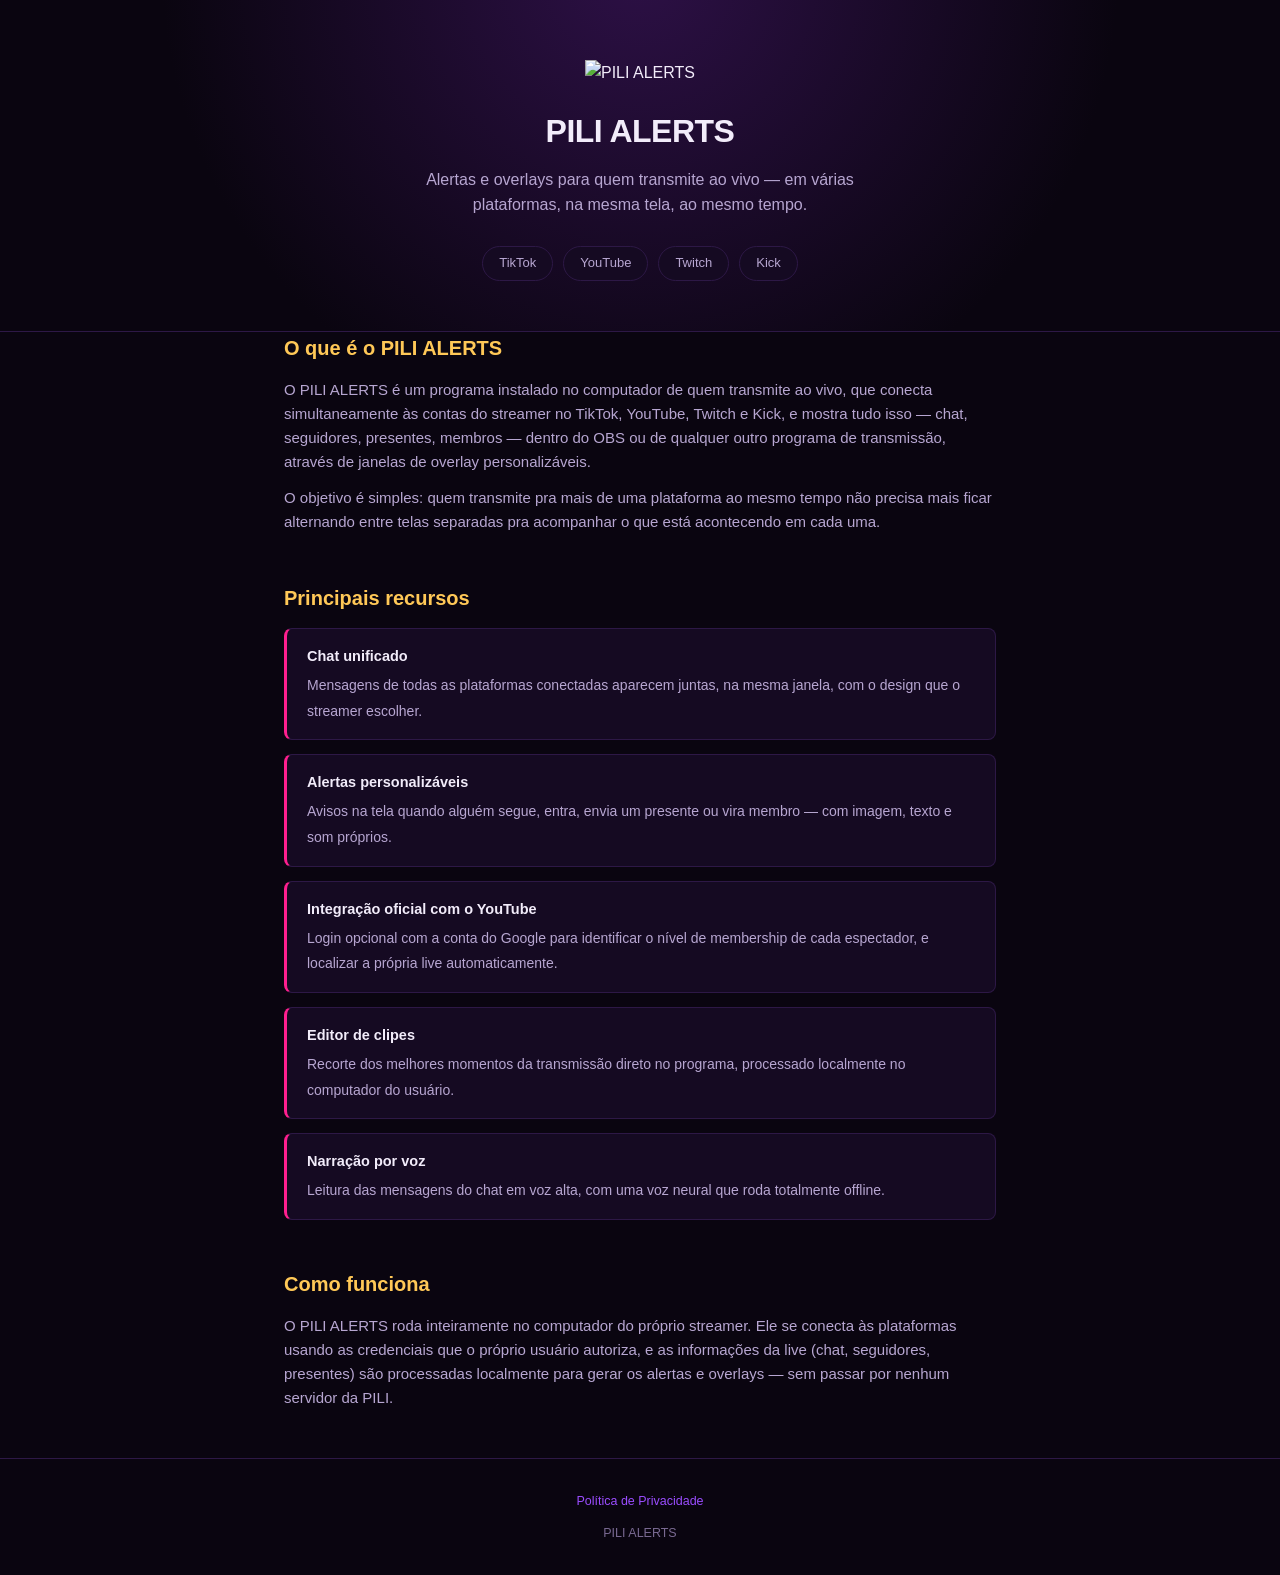
==== index.html @ 09de56e6 "Add files via upload" ====
<!DOCTYPE html>
<html lang="pt-BR">
<head>
<meta charset="UTF-8">
<meta name="viewport" content="width=device-width, initial-scale=1.0">
<title>PILI ALERTS — Alertas e overlays para lives</title>
<meta name="description" content="PILI ALERTS é um programa de alertas e overlays para quem transmite ao vivo no TikTok, YouTube, Twitch e Kick — tudo numa única tela, ao mesmo tempo.">
<style>
  :root {
    --bg: #0a0510;
    --bg-card: #150a22;
    --border: #2d1846;
    --text: #f2ecfa;
    --text-dim: #b7a6d1;
    --magenta: #ff1f8f;
    --purple: #9b4dff;
    --gold: #ffc857;
  }
  * { box-sizing: border-box; margin: 0; padding: 0; }
  body {
    background: var(--bg);
    color: var(--text);
    font-family: 'Segoe UI', 'Helvetica Neue', Arial, sans-serif;
    line-height: 1.6;
  }
  .wrap { max-width: 760px; margin: 0 auto; padding: 0 24px; }

  header {
    padding: 60px 0 50px;
    text-align: center;
    background: radial-gradient(circle at 50% -10%, #2d1046 0%, var(--bg) 65%);
    border-bottom: 1px solid var(--border);
  }
  header img { width: 92px; margin-bottom: 20px; }
  header h1 {
    font-size: 32px;
    font-weight: 800;
    letter-spacing: -0.5px;
  }
  header p.tagline {
    color: var(--text-dim);
    font-size: 16px;
    margin-top: 10px;
    max-width: 440px;
    margin-left: auto;
    margin-right: auto;
  }
  .platforms {
    display: flex;
    justify-content: center;
    gap: 10px;
    margin-top: 28px;
    flex-wrap: wrap;
  }
  .platforms span {
    background: var(--bg-card);
    border: 1px solid var(--border);
    border-radius: 999px;
    padding: 6px 16px;
    font-size: 13px;
    color: var(--text-dim);
  }

  main { padding: 56px 0; }
  section { margin-bottom: 48px; }
  h2 {
    font-size: 20px;
    margin-bottom: 14px;
    color: var(--gold);
  }
  p { color: var(--text-dim); font-size: 15px; margin-bottom: 12px; }
  p:last-child { margin-bottom: 0; }

  .features {
    display: grid;
    gap: 14px;
  }
  .feature {
    background: var(--bg-card);
    border: 1px solid var(--border);
    border-left: 3px solid var(--magenta);
    border-radius: 8px;
    padding: 16px 20px;
  }
  .feature b { color: var(--text); display: block; margin-bottom: 4px; font-size: 14.5px; }
  .feature span { color: var(--text-dim); font-size: 14px; }

  footer {
    border-top: 1px solid var(--border);
    padding: 32px 0;
    text-align: center;
  }
  footer p { color: #7a6a92; font-size: 12.5px; }
  footer a { color: var(--purple); text-decoration: none; }
  footer a:hover { text-decoration: underline; }
</style>
</head>
<body>

<header>
  <div class="wrap">
    <img src="logo.png" alt="PILI ALERTS">
    <h1>PILI ALERTS</h1>
    <p class="tagline">Alertas e overlays para quem transmite ao vivo — em várias plataformas, na mesma tela, ao mesmo tempo.</p>
    <div class="platforms">
      <span>TikTok</span>
      <span>YouTube</span>
      <span>Twitch</span>
      <span>Kick</span>
    </div>
  </div>
</header>

<main class="wrap">

  <section>
    <h2>O que é o PILI ALERTS</h2>
    <p>O PILI ALERTS é um programa instalado no computador de quem transmite ao vivo, que conecta simultaneamente às contas do streamer no TikTok, YouTube, Twitch e Kick, e mostra tudo isso — chat, seguidores, presentes, membros — dentro do OBS ou de qualquer outro programa de transmissão, através de janelas de overlay personalizáveis.</p>
    <p>O objetivo é simples: quem transmite pra mais de uma plataforma ao mesmo tempo não precisa mais ficar alternando entre telas separadas pra acompanhar o que está acontecendo em cada uma.</p>
  </section>

  <section>
    <h2>Principais recursos</h2>
    <div class="features">
      <div class="feature">
        <b>Chat unificado</b>
        <span>Mensagens de todas as plataformas conectadas aparecem juntas, na mesma janela, com o design que o streamer escolher.</span>
      </div>
      <div class="feature">
        <b>Alertas personalizáveis</b>
        <span>Avisos na tela quando alguém segue, entra, envia um presente ou vira membro — com imagem, texto e som próprios.</span>
      </div>
      <div class="feature">
        <b>Integração oficial com o YouTube</b>
        <span>Login opcional com a conta do Google para identificar o nível de membership de cada espectador, e localizar a própria live automaticamente.</span>
      </div>
      <div class="feature">
        <b>Editor de clipes</b>
        <span>Recorte dos melhores momentos da transmissão direto no programa, processado localmente no computador do usuário.</span>
      </div>
      <div class="feature">
        <b>Narração por voz</b>
        <span>Leitura das mensagens do chat em voz alta, com uma voz neural que roda totalmente offline.</span>
      </div>
    </div>
  </section>

  <section>
    <h2>Como funciona</h2>
    <p>O PILI ALERTS roda inteiramente no computador do próprio streamer. Ele se conecta às plataformas usando as credenciais que o próprio usuário autoriza, e as informações da live (chat, seguidores, presentes) são processadas localmente para gerar os alertas e overlays — sem passar por nenhum servidor da PILI.</p>
  </section>

</main>

<footer>
  <div class="wrap">
    <p><a href="privacidade.html">Política de Privacidade</a></p>
    <p style="margin-top:8px;">PILI ALERTS</p>
  </div>
</footer>

</body>
</html>
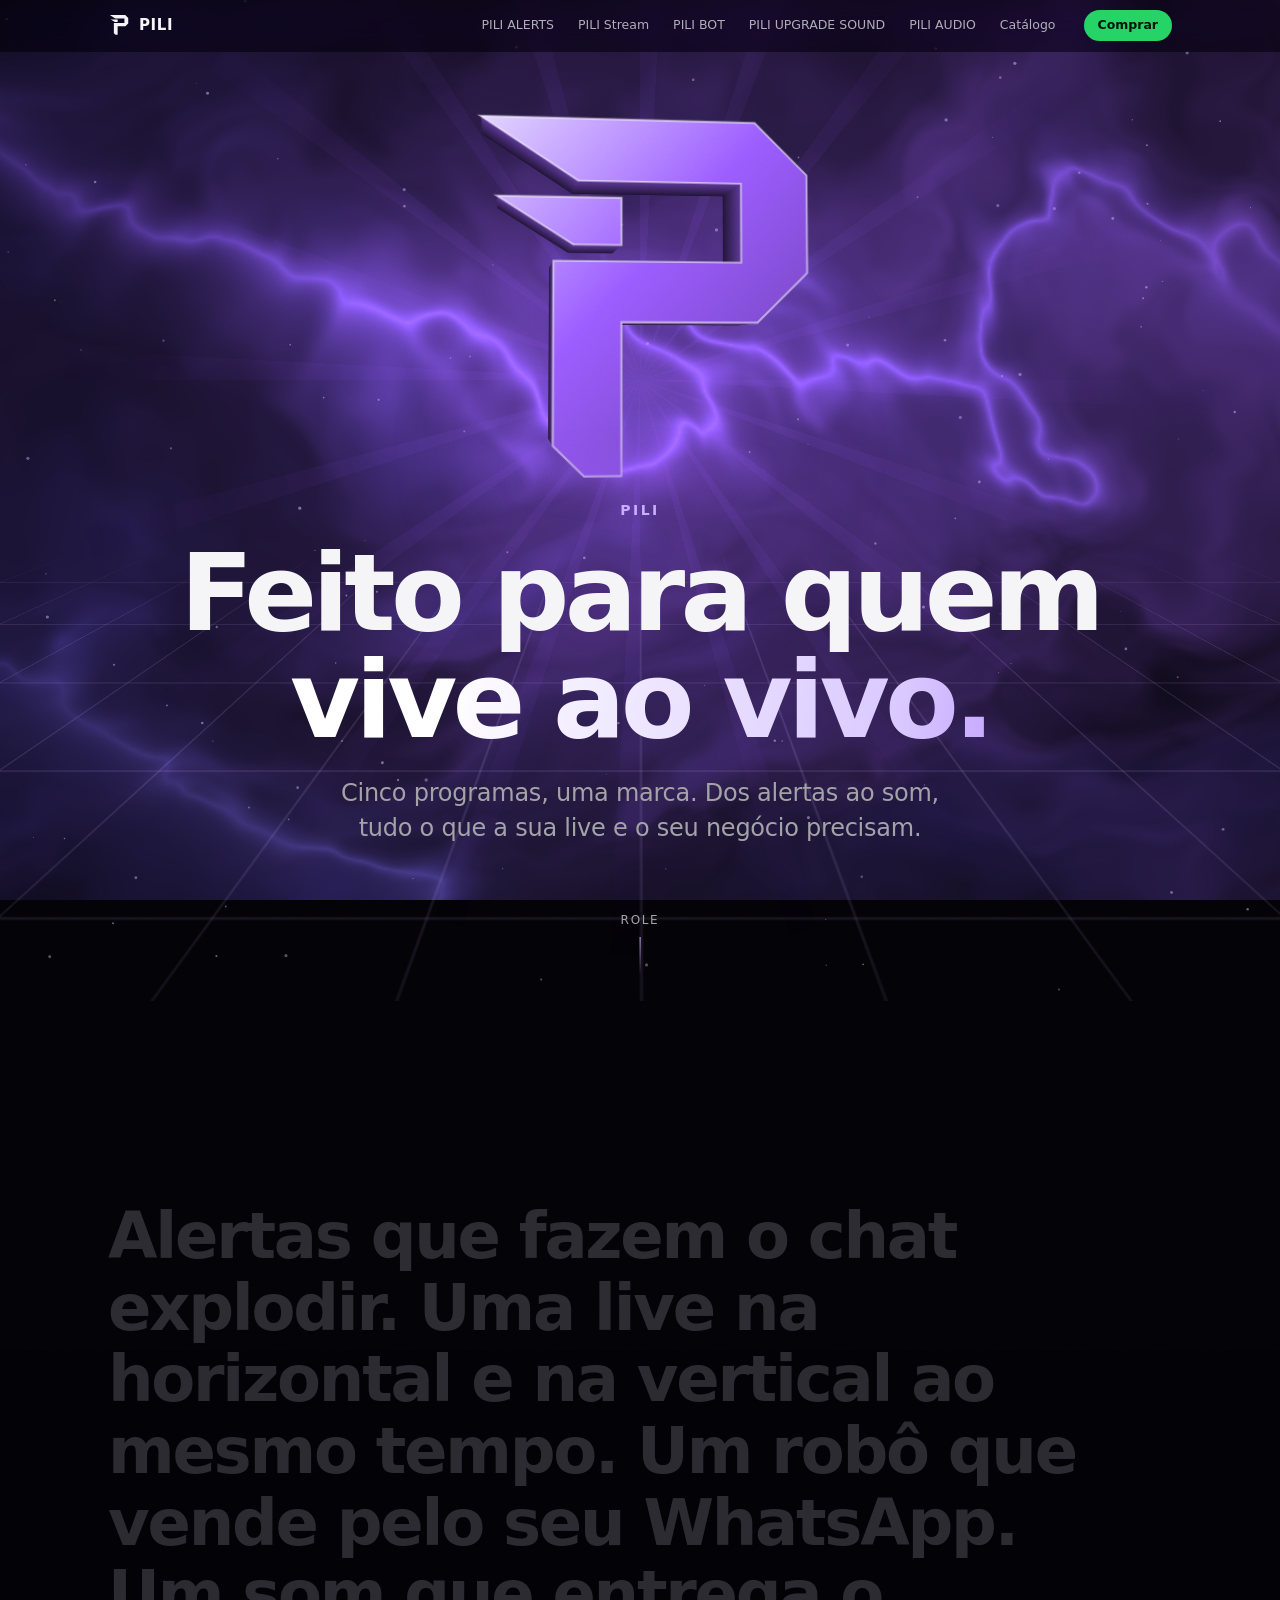
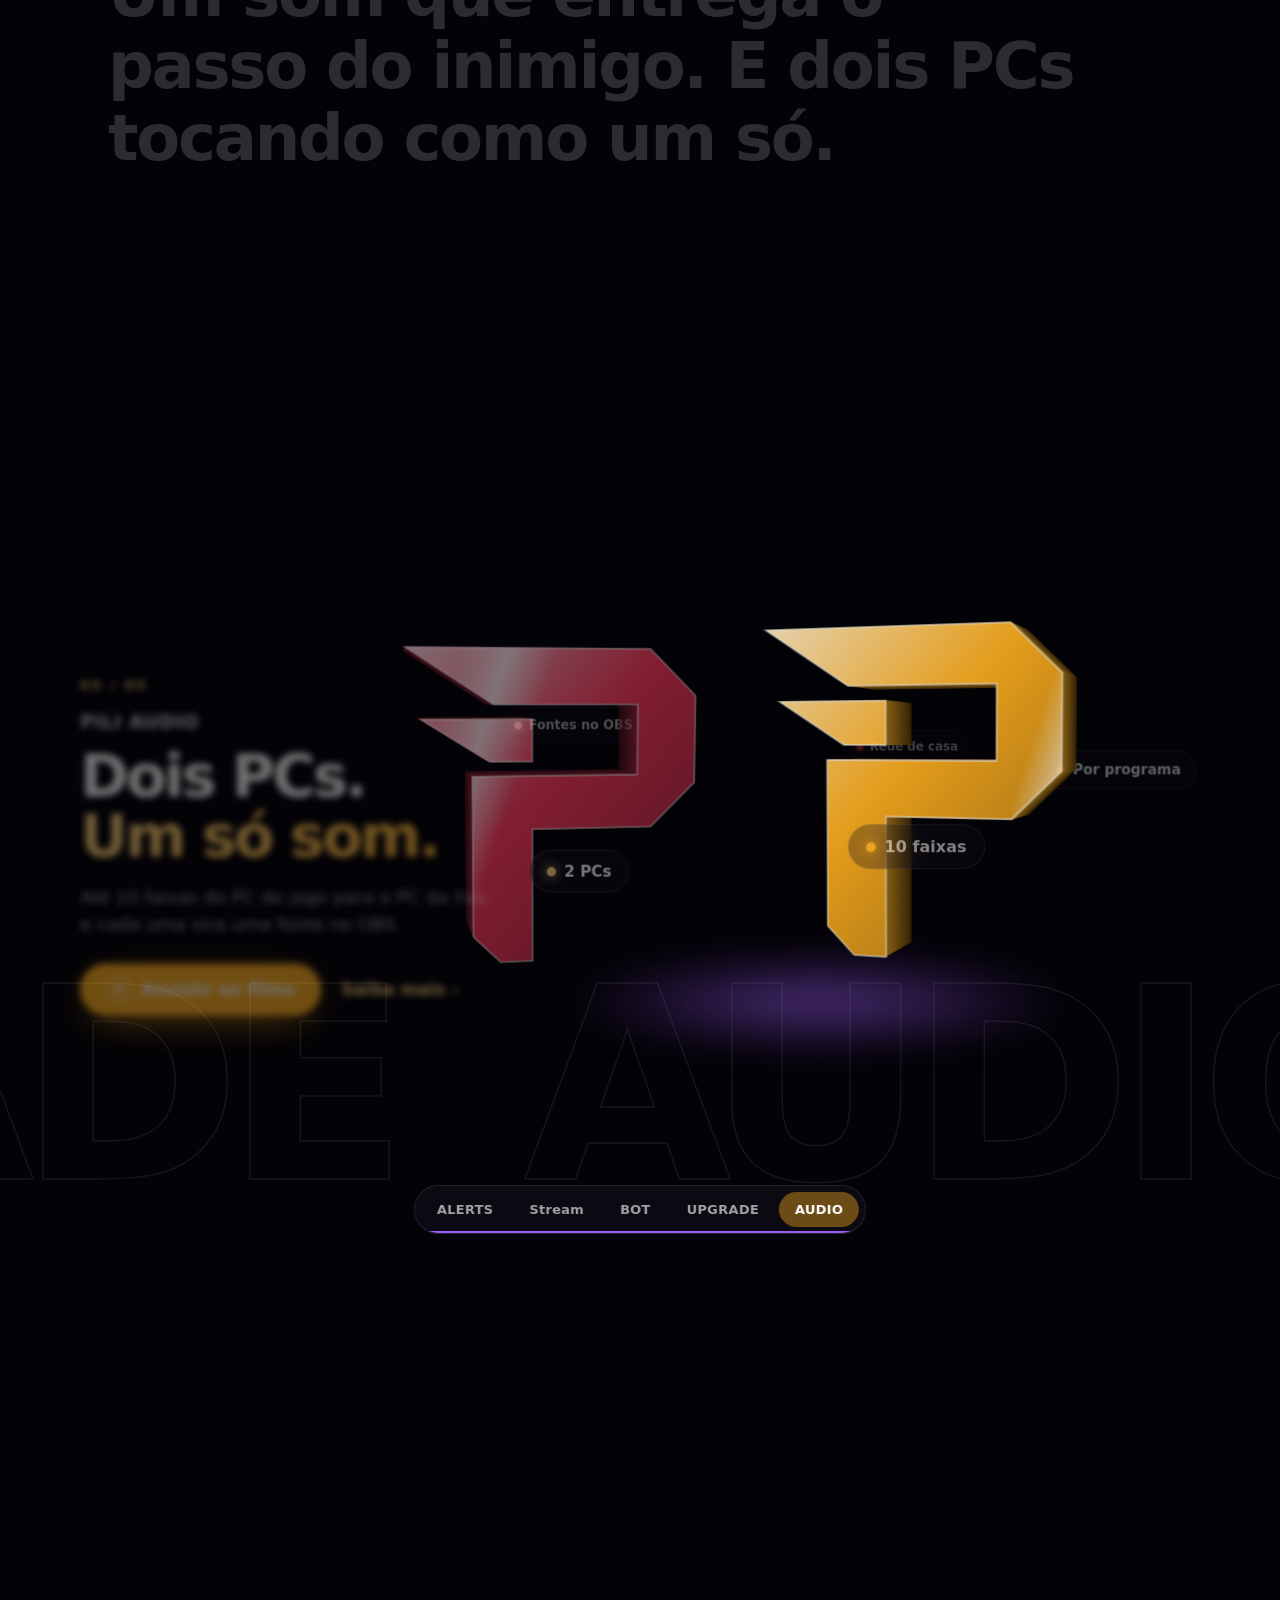
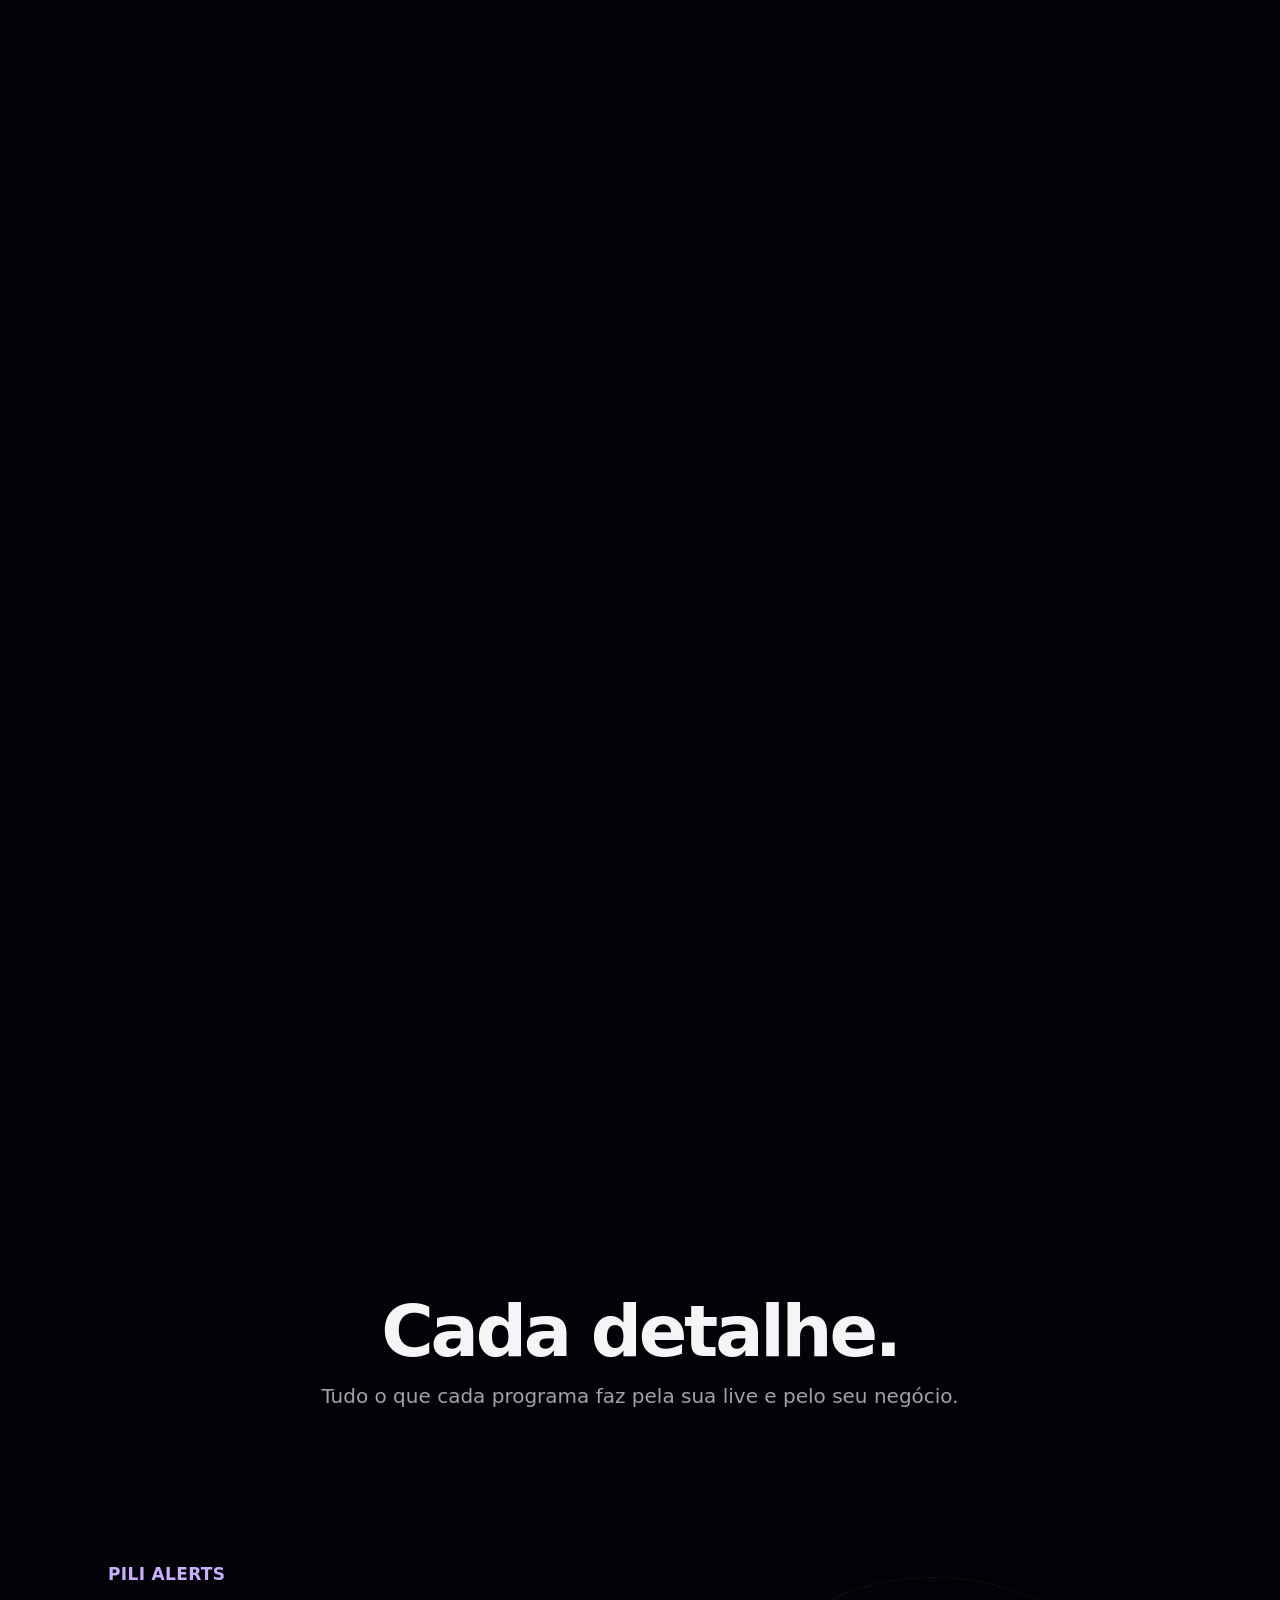
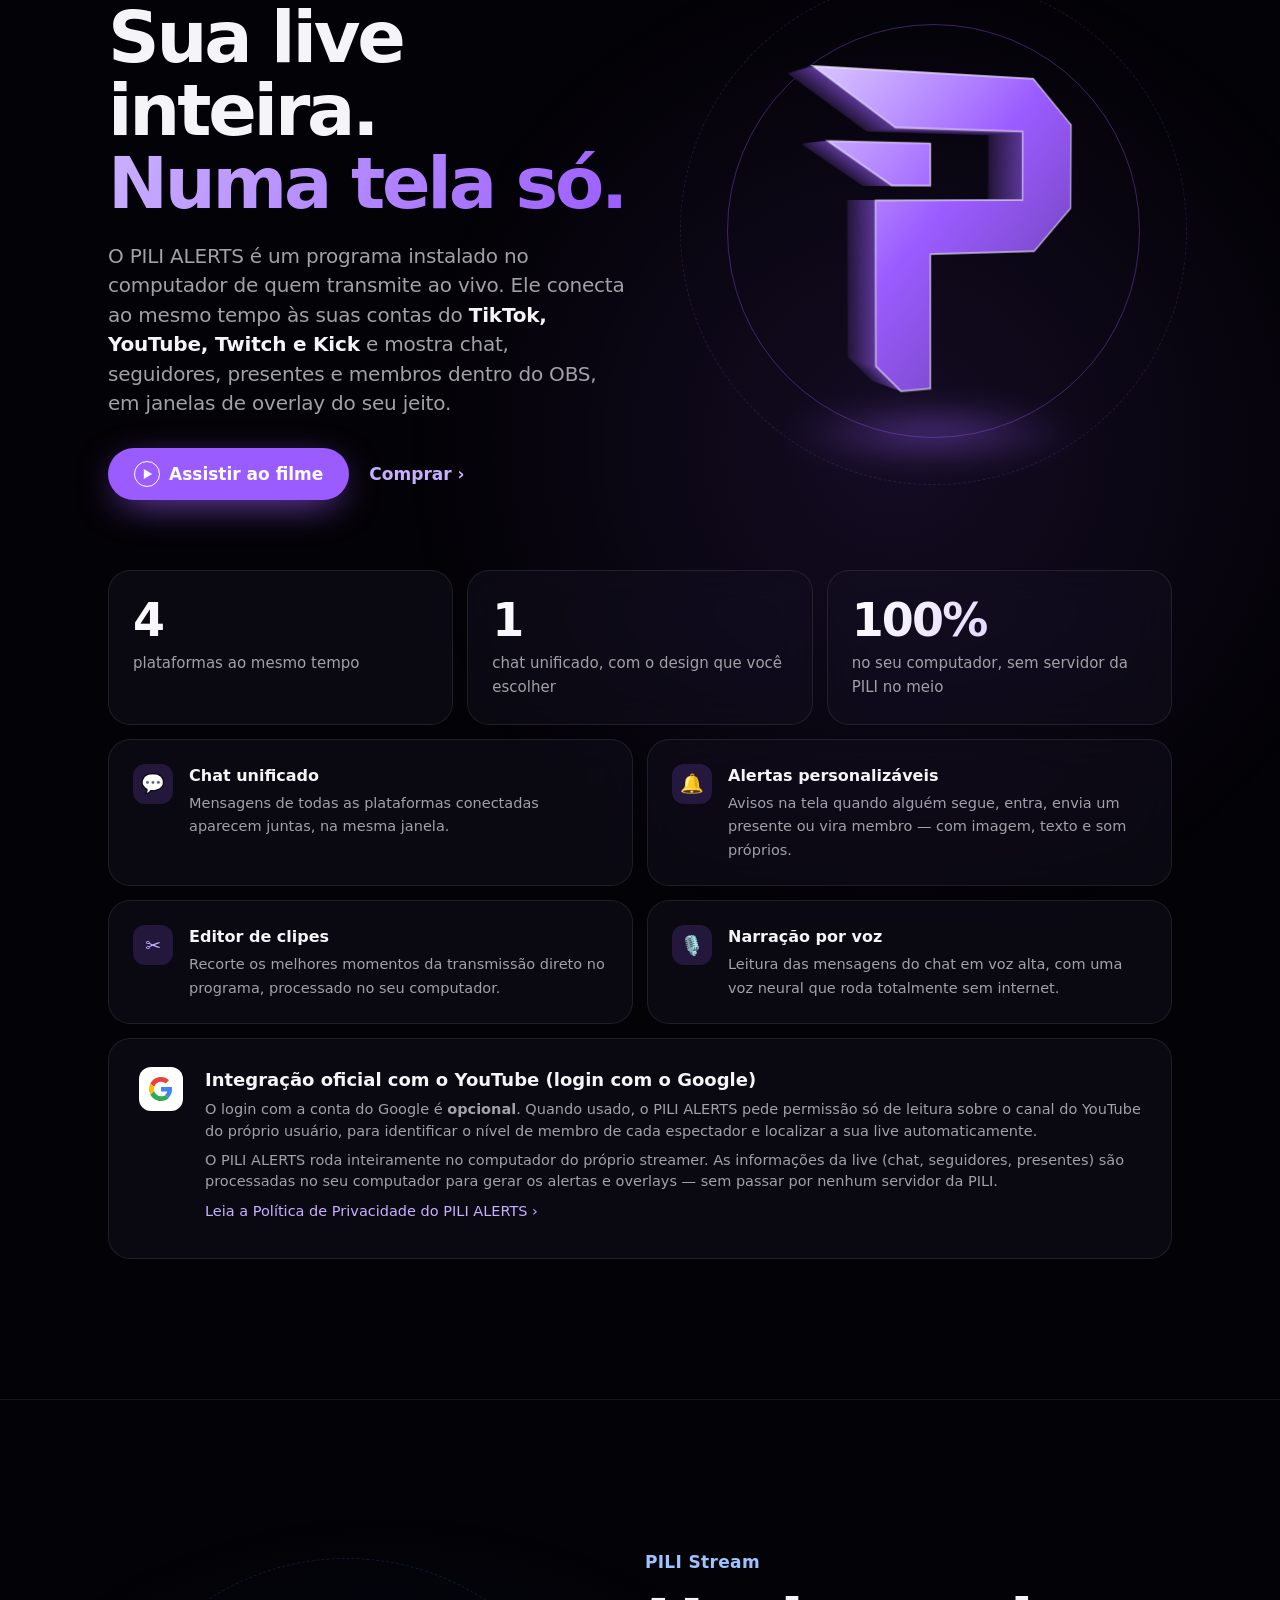
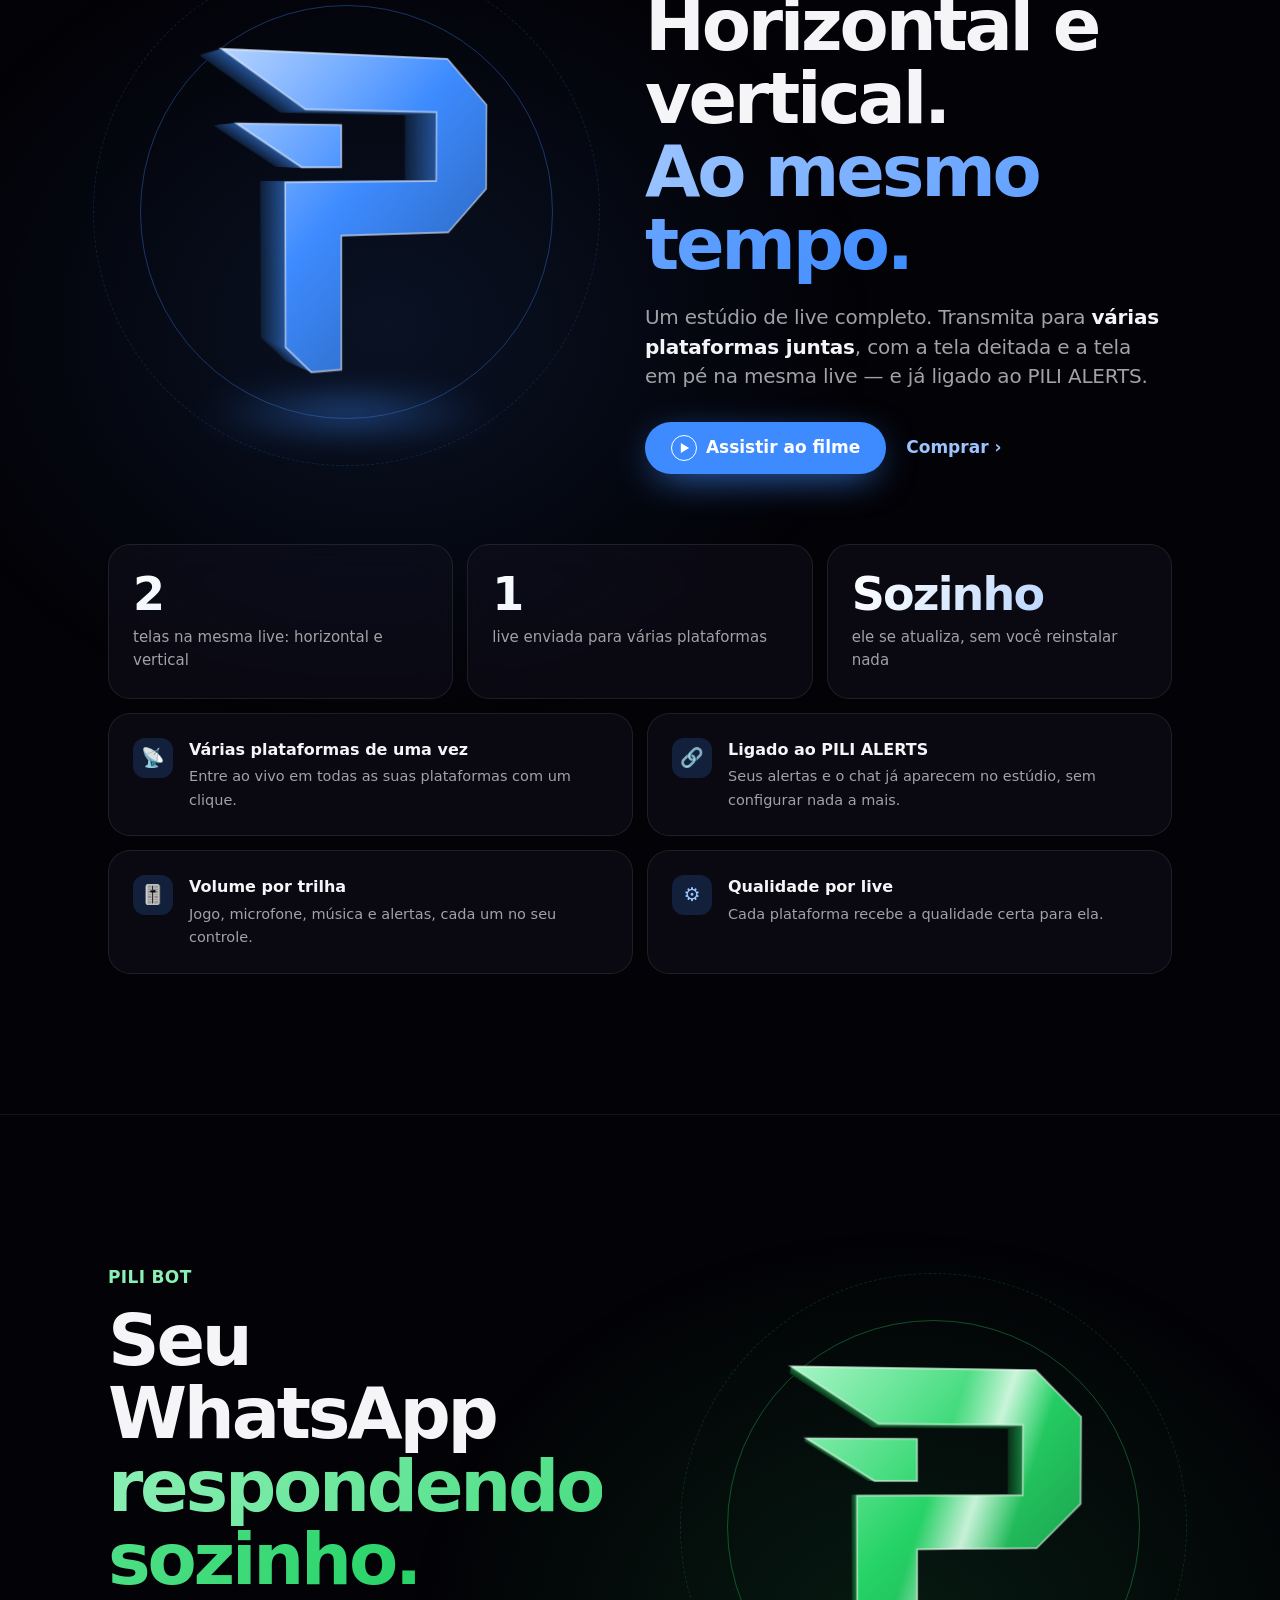
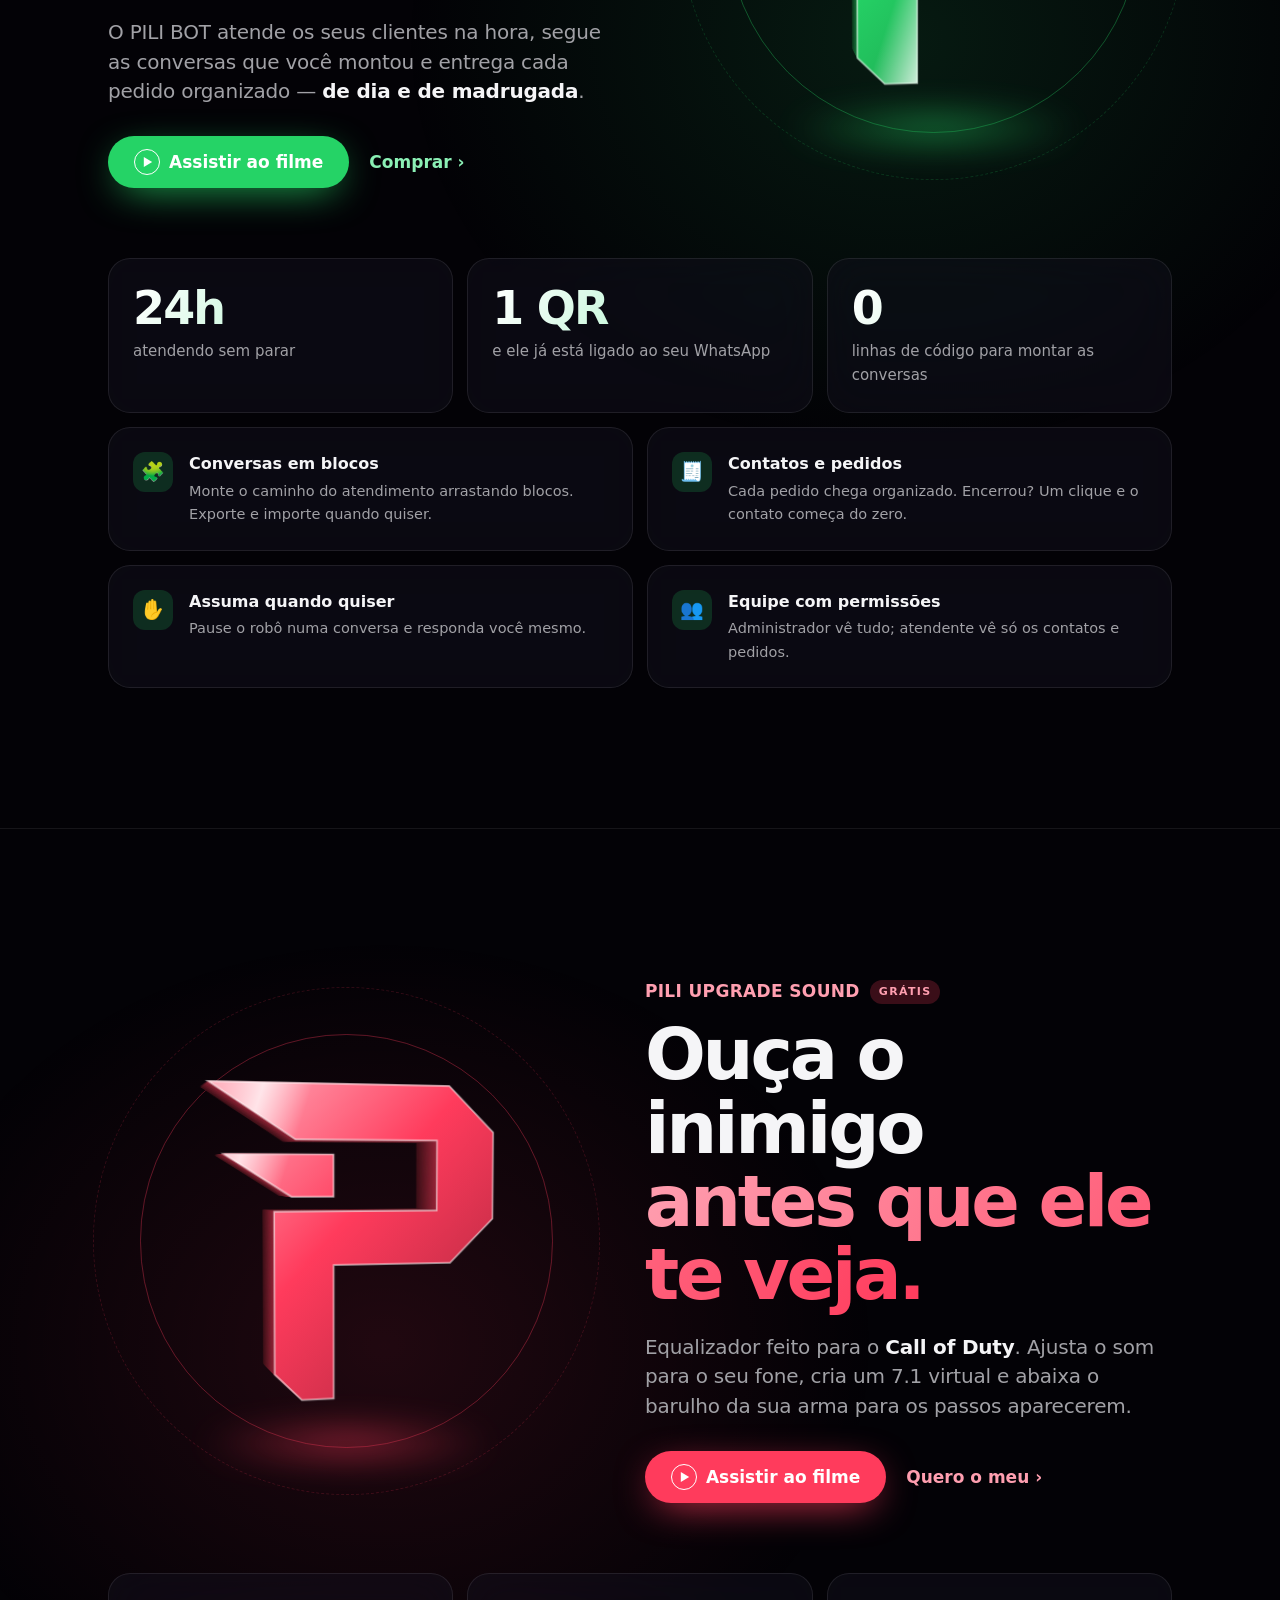
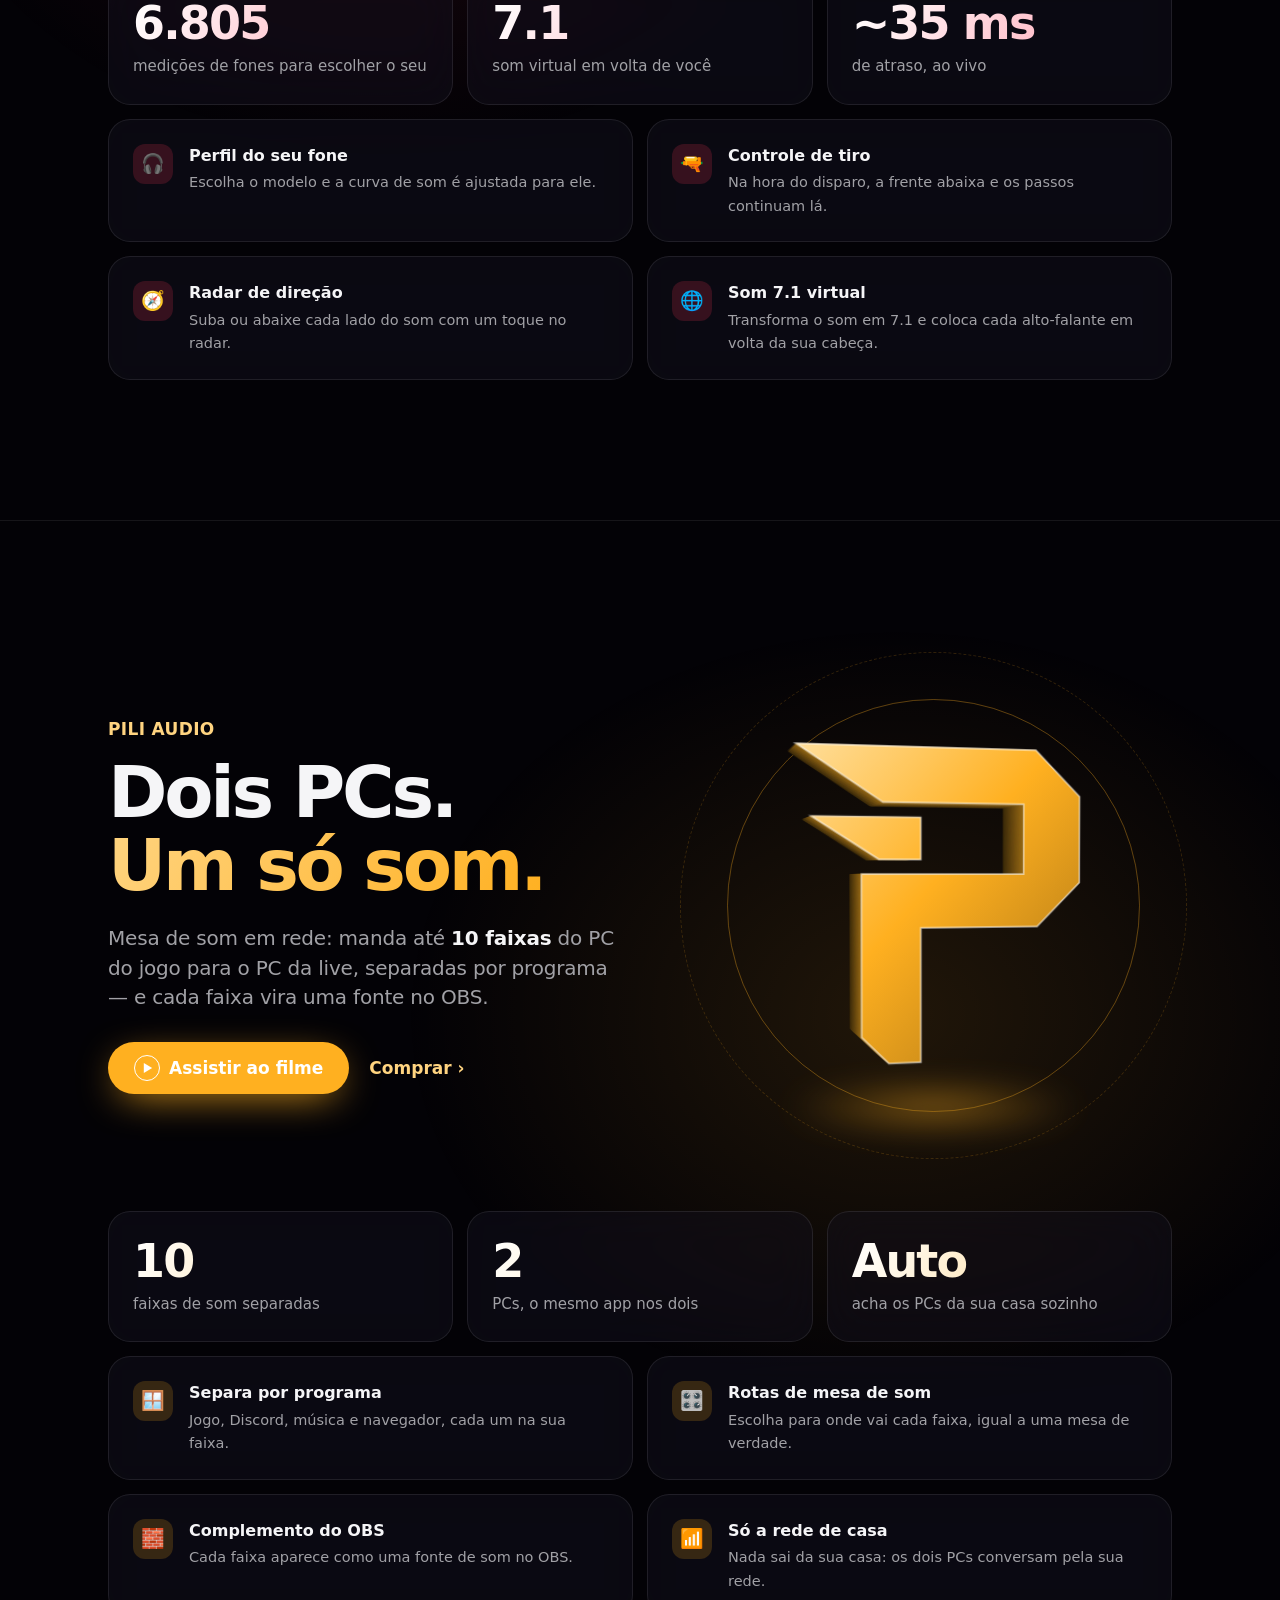
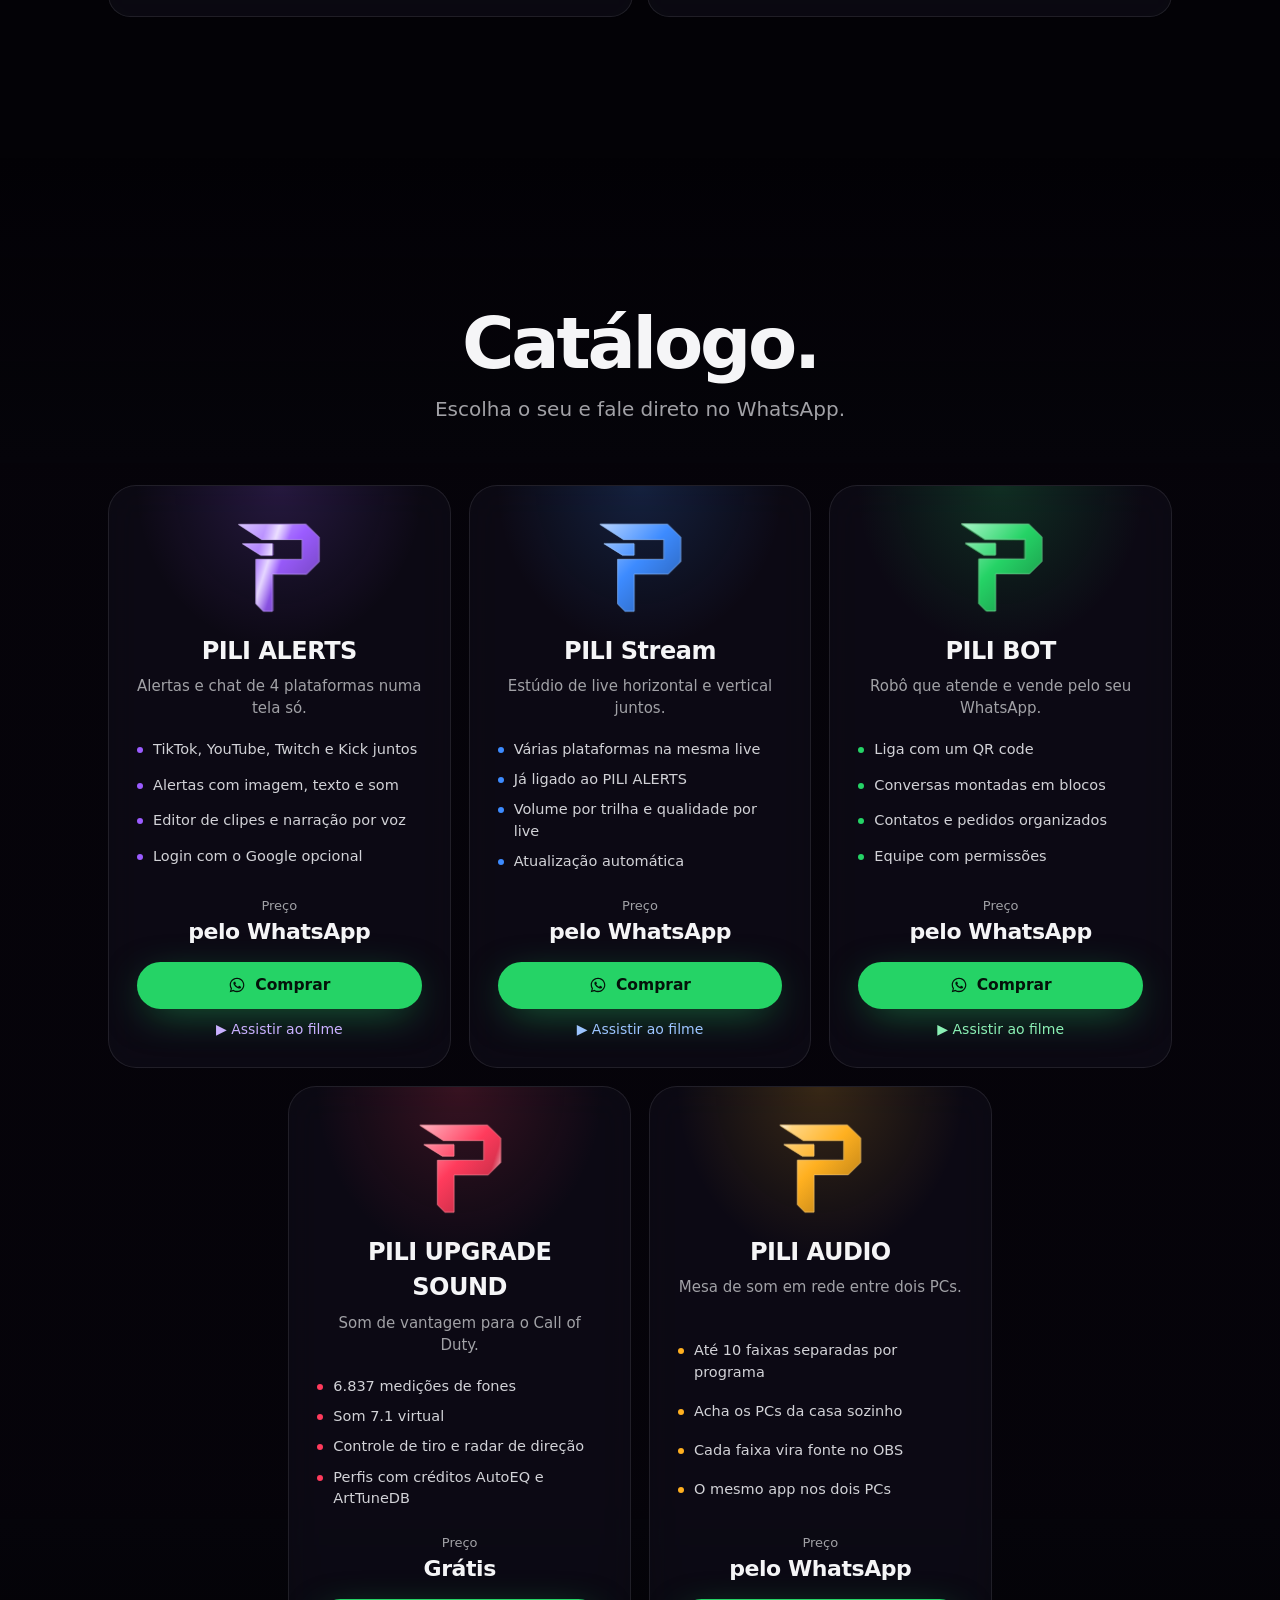
==== commit e2c38bfb: "Site novo: vitrine dos 5 produtos PILI Mantém privacidade.html, logo.png e CNAME sem alteração (logi" ====
--- a/index.html
+++ b/index.html
@@ -3,161 +3,417 @@
 <head>
 <meta charset="UTF-8">
 <meta name="viewport" content="width=device-width, initial-scale=1.0">
-<title>PILI ALERTS — Alertas e overlays para lives</title>
-<meta name="description" content="PILI ALERTS é um programa de alertas e overlays para quem transmite ao vivo no TikTok, YouTube, Twitch e Kick — tudo numa única tela, ao mesmo tempo.">
-<style>
-  :root {
-    --bg: #0a0510;
-    --bg-card: #150a22;
-    --border: #2d1846;
-    --text: #f2ecfa;
-    --text-dim: #b7a6d1;
-    --magenta: #ff1f8f;
-    --purple: #9b4dff;
-    --gold: #ffc857;
-  }
-  * { box-sizing: border-box; margin: 0; padding: 0; }
-  body {
-    background: var(--bg);
-    color: var(--text);
-    font-family: 'Segoe UI', 'Helvetica Neue', Arial, sans-serif;
-    line-height: 1.6;
-  }
-  .wrap { max-width: 760px; margin: 0 auto; padding: 0 24px; }
-
-  header {
-    padding: 60px 0 50px;
-    text-align: center;
-    background: radial-gradient(circle at 50% -10%, #2d1046 0%, var(--bg) 65%);
-    border-bottom: 1px solid var(--border);
-  }
-  header img { width: 92px; margin-bottom: 20px; }
-  header h1 {
-    font-size: 32px;
-    font-weight: 800;
-    letter-spacing: -0.5px;
-  }
-  header p.tagline {
-    color: var(--text-dim);
-    font-size: 16px;
-    margin-top: 10px;
-    max-width: 440px;
-    margin-left: auto;
-    margin-right: auto;
-  }
-  .platforms {
-    display: flex;
-    justify-content: center;
-    gap: 10px;
-    margin-top: 28px;
-    flex-wrap: wrap;
-  }
-  .platforms span {
-    background: var(--bg-card);
-    border: 1px solid var(--border);
-    border-radius: 999px;
-    padding: 6px 16px;
-    font-size: 13px;
-    color: var(--text-dim);
-  }
-
-  main { padding: 56px 0; }
-  section { margin-bottom: 48px; }
-  h2 {
-    font-size: 20px;
-    margin-bottom: 14px;
-    color: var(--gold);
-  }
-  p { color: var(--text-dim); font-size: 15px; margin-bottom: 12px; }
-  p:last-child { margin-bottom: 0; }
-
-  .features {
-    display: grid;
-    gap: 14px;
-  }
-  .feature {
-    background: var(--bg-card);
-    border: 1px solid var(--border);
-    border-left: 3px solid var(--magenta);
-    border-radius: 8px;
-    padding: 16px 20px;
-  }
-  .feature b { color: var(--text); display: block; margin-bottom: 4px; font-size: 14.5px; }
-  .feature span { color: var(--text-dim); font-size: 14px; }
-
-  footer {
-    border-top: 1px solid var(--border);
-    padding: 32px 0;
-    text-align: center;
-  }
-  footer p { color: #7a6a92; font-size: 12.5px; }
-  footer a { color: var(--purple); text-decoration: none; }
-  footer a:hover { text-decoration: underline; }
-</style>
+<title>PILI — PILI ALERTS, PILI Stream, PILI BOT, PILI UPGRADE SOUND e PILI AUDIO</title>
+<meta name="description" content="PILI ALERTS é um programa de alertas e overlays para quem transmite ao vivo no TikTok, YouTube, Twitch e Kick — tudo numa única tela, ao mesmo tempo. Conheça também PILI Stream, PILI BOT, PILI UPGRADE SOUND e PILI AUDIO.">
+<meta name="theme-color" content="#000000">
+<meta property="og:title" content="PILI — feito para quem vive ao vivo">
+<meta property="og:description" content="PILI ALERTS, PILI Stream, PILI BOT, PILI UPGRADE SOUND e PILI AUDIO.">
+<meta property="og:image" content="logo.png">
+<link rel="icon" href="logo.png">
+<link rel="stylesheet" href="assets/site.css">
+<link rel="stylesheet" href="assets/vivo.css">
 </head>
 <body>
 
-<header>
-  <div class="wrap">
-    <img src="logo.png" alt="PILI ALERTS">
-    <h1>PILI ALERTS</h1>
-    <p class="tagline">Alertas e overlays para quem transmite ao vivo — em várias plataformas, na mesma tela, ao mesmo tempo.</p>
-    <div class="platforms">
-      <span>TikTok</span>
-      <span>YouTube</span>
-      <span>Twitch</span>
-      <span>Kick</span>
-    </div>
+<!-- ícones -->
+<svg width="0" height="0" style="position:absolute" aria-hidden="true">
+  <defs>
+    <symbol id="i-whats" viewBox="0 0 32 32"><path fill="currentColor" d="M16 3C8.8 3 3 8.7 3 15.8c0 2.5.7 4.9 2 7L3 29l6.4-2c2 1.1 4.3 1.7 6.6 1.7 7.2 0 13-5.7 13-12.8C29 8.7 23.2 3 16 3zm0 23.4c-2.1 0-4.1-.6-5.8-1.7l-.4-.3-3.8 1.2 1.2-3.7-.3-.4c-1.2-1.8-1.8-3.8-1.8-5.9C5.1 9.9 10 5.2 16 5.2s10.9 4.7 10.9 10.6S22 26.4 16 26.4zm6-7.9c-.3-.2-1.9-.9-2.2-1s-.5-.2-.7.2-.8 1-1 1.2-.4.2-.7.1a8.9 8.9 0 0 1-4.4-3.8c-.3-.6.3-.5 1-1.7.1-.2 0-.4 0-.6l-1-2.4c-.3-.6-.5-.5-.7-.5h-.6c-.2 0-.6.1-.9.4s-1.2 1.1-1.2 2.7 1.2 3.2 1.4 3.4c.2.2 2.4 3.6 5.8 5 2.2.9 3 1 4.1.8.7-.1 1.9-.8 2.2-1.5.3-.7.3-1.4.2-1.5 0-.2-.3-.3-.6-.5z"/></symbol>
+    <symbol id="i-play" viewBox="0 0 10 12"><path fill="currentColor" d="M0 0l10 6-10 6z"/></symbol>
+    <symbol id="i-p" viewBox="250 190 560 600"><path fill="currentColor" d="M280 218 L700 218 L782 298 L782 450 L703 527 L493 527 L493 758 L437 758 L390 712 L390 435 L678 435 L678 313 L427 313 Z M305 338 L493 338 L493 410 L420 410 Z"/></symbol>
+  </defs>
+</svg>
+
+<!-- fundo vivo -->
+<canvas id="fundo-vivo" aria-hidden="true"></canvas>
+<div class="granulado" aria-hidden="true"></div>
+<div class="luz-cursor" id="luz-cursor" aria-hidden="true"></div>
+
+<header class="barra" id="barra">
+  <div class="miolo">
+    <a class="marca" href="#topo"><svg><use href="#i-p"/></svg>PILI</a>
+    <nav>
+      <a href="#alerts">PILI ALERTS</a>
+      <a href="#stream">PILI Stream</a>
+      <a href="#bot">PILI BOT</a>
+      <a href="#upgrade">PILI UPGRADE SOUND</a>
+      <a href="#audio">PILI AUDIO</a>
+      <a href="#catalogo">Catálogo</a>
+    </nav>
+    <a class="botao-mini" data-whats="Olá! Vim pelo site e quero comprar um programa da PILI." href="#">Comprar</a>
   </div>
 </header>
 
-<main class="wrap">
-
-  <section>
-    <h2>O que é o PILI ALERTS</h2>
-    <p>O PILI ALERTS é um programa instalado no computador de quem transmite ao vivo, que conecta simultaneamente às contas do streamer no TikTok, YouTube, Twitch e Kick, e mostra tudo isso — chat, seguidores, presentes, membros — dentro do OBS ou de qualquer outro programa de transmissão, através de janelas de overlay personalizáveis.</p>
-    <p>O objetivo é simples: quem transmite pra mais de uma plataforma ao mesmo tempo não precisa mais ficar alternando entre telas separadas pra acompanhar o que está acontecendo em cada uma.</p>
-  </section>
-
-  <section>
-    <h2>Principais recursos</h2>
-    <div class="features">
-      <div class="feature">
-        <b>Chat unificado</b>
-        <span>Mensagens de todas as plataformas conectadas aparecem juntas, na mesma janela, com o design que o streamer escolher.</span>
-      </div>
-      <div class="feature">
-        <b>Alertas personalizáveis</b>
-        <span>Avisos na tela quando alguém segue, entra, envia um presente ou vira membro — com imagem, texto e som próprios.</span>
-      </div>
-      <div class="feature">
-        <b>Integração oficial com o YouTube</b>
-        <span>Login opcional com a conta do Google para identificar o nível de membership de cada espectador, e localizar a própria live automaticamente.</span>
-      </div>
-      <div class="feature">
-        <b>Editor de clipes</b>
-        <span>Recorte dos melhores momentos da transmissão direto no programa, processado localmente no computador do usuário.</span>
-      </div>
-      <div class="feature">
-        <b>Narração por voz</b>
-        <span>Leitura das mensagens do chat em voz alta, com uma voz neural que roda totalmente offline.</span>
-      </div>
-    </div>
-  </section>
-
-  <section>
-    <h2>Como funciona</h2>
-    <p>O PILI ALERTS roda inteiramente no computador do próprio streamer. Ele se conecta às plataformas usando as credenciais que o próprio usuário autoriza, e as informações da live (chat, seguidores, presentes) são processadas localmente para gerar os alertas e overlays — sem passar por nenhum servidor da PILI.</p>
-  </section>
+<main id="topo">
+
+<!-- ============ ABERTURA ============ -->
+<section class="abertura" id="abertura" data-cor="#9B5CFF" data-cor2="#5C3DFF">
+  <div class="raios"></div>
+  <div class="piso"></div>
+  <canvas id="poeira"></canvas>
+  <div class="conteudo miolo" id="abertura-conteudo">
+    <div class="palco-logo surge" id="logo-abertura" data-cor="#9B5CFF" data-cor2="#E2D4FF" data-camadas="34" data-fundo="90"></div>
+    <div class="olho surge d1">PILI</div>
+    <h1 class="surge d2">Feito para quem<br><span>vive ao vivo.</span></h1>
+    <p class="sub surge d3">Cinco programas, uma marca. Dos alertas ao som, tudo o que a sua live e o seu negócio precisam.</p>
+    <div class="botoes surge d4">
+      <a class="botao cheio" href="#catalogo">Ver o catálogo</a>
+      <a class="botao whats" data-whats="Olá! Vim pelo site e quero saber mais sobre os programas da PILI." href="#"><svg><use href="#i-whats"/></svg>Falar no WhatsApp</a>
+    </div>
+  </div>
+  <div class="desce">Role<i></i></div>
+</section>
+
+<!-- ============ FRASE QUE ACENDE ============ -->
+<section class="acende" data-cor="#9B5CFF" data-cor2="#3D8BFF">
+  <div class="miolo">
+    <p id="frase">Alertas que fazem o chat explodir. Uma live na horizontal e na vertical ao mesmo tempo. Um robô que vende pelo seu WhatsApp. Um som que entrega o passo do inimigo. E dois PCs tocando como um só.</p>
+  </div>
+</section>
+
+<!-- ============ PASSEIO PELOS PRODUTOS (rola e troca) ============ -->
+<section class="passeio" id="passeio">
+  <div class="passeio-fixo">
+    <div class="passeio-gigante" aria-hidden="true"><span>ALERTS</span><span>STREAM</span><span>BOT</span><span>UPGRADE</span><span>AUDIO</span></div>
+    <div class="passeio-palco" id="passeio-palco">
+      <div class="passeio-chao"></div>
+      <div class="passeio-logo" data-cor="#9B5CFF" data-cor2="#E2D4FF"></div>
+      <div class="passeio-logo" data-cor="#3D8BFF" data-cor2="#CFE2FF"></div>
+      <div class="passeio-logo" data-cor="#25D366" data-cor2="#D2FBE2"></div>
+      <div class="passeio-logo" data-cor="#FF3B5C" data-cor2="#FFD2DA"></div>
+      <div class="passeio-logo" data-cor="#FFB020" data-cor2="#FFEBC2"></div>
+      <div class="passeio-orbita" id="passeio-orbita"></div>
+    </div>
+    <div class="passeio-textos">
+      <div class="passeio-item" style="--c:#9B5CFF;--c2:#C9B0FF">
+        <div class="passeio-num">01 / 05</div>
+        <h3>PILI ALERTS</h3>
+        <p class="frase-grande">Sua live inteira. <span>Numa tela só.</span></p>
+        <p>Chat, seguidores, presentes e membros do TikTok, YouTube, Twitch e Kick juntos, direto no OBS.</p>
+        <div class="botoes"><button class="botao cheio" data-filme="alerts"><span class="play"><svg><use href="#i-play"/></svg></span>Assistir ao filme</button><a class="botao vazado" href="#alerts">Saiba mais ›</a></div>
+      </div>
+      <div class="passeio-item" style="--c:#3D8BFF;--c2:#9CC4FF">
+        <div class="passeio-num">02 / 05</div>
+        <h3>PILI Stream</h3>
+        <p class="frase-grande">Horizontal e vertical. <span>Ao mesmo tempo.</span></p>
+        <p>Um estúdio de live completo, para várias plataformas juntas e já ligado ao PILI ALERTS.</p>
+        <div class="botoes"><button class="botao cheio" data-filme="stream"><span class="play"><svg><use href="#i-play"/></svg></span>Assistir ao filme</button><a class="botao vazado" href="#stream">Saiba mais ›</a></div>
+      </div>
+      <div class="passeio-item" style="--c:#25D366;--c2:#8BF0B5">
+        <div class="passeio-num">03 / 05</div>
+        <h3>PILI BOT</h3>
+        <p class="frase-grande">Seu WhatsApp <span>vendendo sozinho.</span></p>
+        <p>Responde na hora, segue as conversas que você montou e entrega cada pedido organizado.</p>
+        <div class="botoes"><button class="botao cheio" data-filme="bot"><span class="play"><svg><use href="#i-play"/></svg></span>Assistir ao filme</button><a class="botao vazado" href="#bot">Saiba mais ›</a></div>
+      </div>
+      <div class="passeio-item" style="--c:#FF3B5C;--c2:#FF9FB0">
+        <div class="passeio-num">04 / 05 · GRÁTIS</div>
+        <h3>PILI UPGRADE SOUND</h3>
+        <p class="frase-grande">Ouça o inimigo <span>antes que ele te veja.</span></p>
+        <p>Som ajustado para o seu fone, 7.1 virtual e controle de tiro para o Call of Duty.</p>
+        <div class="botoes"><button class="botao cheio" data-filme="upgrade"><span class="play"><svg><use href="#i-play"/></svg></span>Assistir ao filme</button><a class="botao vazado" href="#upgrade">Saiba mais ›</a></div>
+      </div>
+      <div class="passeio-item" style="--c:#FFB020;--c2:#FFD480">
+        <div class="passeio-num">05 / 05</div>
+        <h3>PILI AUDIO</h3>
+        <p class="frase-grande">Dois PCs. <span>Um só som.</span></p>
+        <p>Até 10 faixas do PC do jogo para o PC da live, e cada uma vira uma fonte no OBS.</p>
+        <div class="botoes"><button class="botao cheio" data-filme="audio"><span class="play"><svg><use href="#i-play"/></svg></span>Assistir ao filme</button><a class="botao vazado" href="#audio">Saiba mais ›</a></div>
+      </div>
+    </div>
+    <nav class="passeio-pontos" id="passeio-pontos" aria-label="Produtos">
+      <button style="--c:#9B5CFF">ALERTS</button><button style="--c:#3D8BFF">Stream</button><button style="--c:#25D366">BOT</button><button style="--c:#FF3B5C">UPGRADE</button><button style="--c:#FFB020">AUDIO</button>
+      <i id="passeio-barra"></i>
+    </nav>
+    <div class="passeio-dica">Role para passar pelos produtos</div>
+  </div>
+</section>
+
+<section class="detalhe-titulo" data-cor="#9B5CFF" data-cor2="#FFB020">
+  <div class="miolo titulo-secao surge">
+    <h2>Cada detalhe.</h2>
+    <p>Tudo o que cada programa faz pela sua live e pelo seu negócio.</p>
+  </div>
+</section>
+
+<!-- ============ PILI ALERTS ============ -->
+<section class="produto" id="alerts" style="--c:#9B5CFF;--c2:#C9B0FF">
+  <div class="miolo">
+    <div class="grade">
+      <div class="texto">
+        <div class="nome surge">PILI ALERTS</div>
+        <h2 class="surge d1">Sua live inteira.<br><span class="cor">Numa tela só.</span></h2>
+        <p class="surge d2">O PILI ALERTS é um programa instalado no computador de quem transmite ao vivo. Ele conecta ao mesmo tempo às suas contas do <b>TikTok, YouTube, Twitch e Kick</b> e mostra chat, seguidores, presentes e membros dentro do OBS, em janelas de overlay do seu jeito.</p>
+        <div class="botoes surge d3">
+          <button class="botao cheio" data-filme="alerts"><span class="play"><svg><use href="#i-play"/></svg></span>Assistir ao filme</button>
+          <a class="botao vazado" data-whats="Olá! Quero comprar o PILI ALERTS." href="#">Comprar ›</a>
+        </div>
+      </div>
+      <div class="vitrine surge" data-filme="alerts" title="Assistir ao filme do PILI ALERTS">
+        <div class="anel"></div><div class="anel"></div><div class="chao"></div>
+        <div class="logo-produto" data-cor="#9B5CFF" data-cor2="#D9C6FF"></div>
+        <div class="dica">▶ Toque para assistir</div>
+      </div>
+    </div>
+
+    <div class="numeros">
+      <div class="numero surge"><strong>4</strong><span>plataformas ao mesmo tempo</span></div>
+      <div class="numero surge d1"><strong>1</strong><span>chat unificado, com o design que você escolher</span></div>
+      <div class="numero surge d2"><strong>100%</strong><span>no seu computador, sem servidor da PILI no meio</span></div>
+    </div>
+    <div class="recursos">
+      <div class="recurso surge"><i>💬</i><div><b>Chat unificado</b><span>Mensagens de todas as plataformas conectadas aparecem juntas, na mesma janela.</span></div></div>
+      <div class="recurso surge d1"><i>🔔</i><div><b>Alertas personalizáveis</b><span>Avisos na tela quando alguém segue, entra, envia um presente ou vira membro — com imagem, texto e som próprios.</span></div></div>
+      <div class="recurso surge"><i>✂️</i><div><b>Editor de clipes</b><span>Recorte os melhores momentos da transmissão direto no programa, processado no seu computador.</span></div></div>
+      <div class="recurso surge d1"><i>🎙️</i><div><b>Narração por voz</b><span>Leitura das mensagens do chat em voz alta, com uma voz neural que roda totalmente sem internet.</span></div></div>
+    </div>
+    <div class="google surge">
+      <div class="g"><svg width="24" height="24" viewBox="0 0 48 48"><path fill="#EA4335" d="M24 9.5c3.5 0 6.6 1.2 9.1 3.6l6.8-6.8C35.8 2.4 30.3 0 24 0 14.6 0 6.6 5.4 2.6 13.3l7.9 6.1C12.4 13.7 17.7 9.5 24 9.5z"/><path fill="#4285F4" d="M46.1 24.5c0-1.6-.1-3.1-.4-4.5H24v9h12.4c-.5 2.9-2.2 5.3-4.6 6.9l7.4 5.7c4.3-4 6.9-9.9 6.9-17.1z"/><path fill="#FBBC05" d="M10.5 28.6c-.5-1.4-.8-3-.8-4.6s.3-3.2.8-4.6l-7.9-6.1C.9 16.6 0 20.2 0 24s.9 7.4 2.6 10.7l7.9-6.1z"/><path fill="#34A853" d="M24 48c6.5 0 11.9-2.1 15.9-5.8l-7.4-5.7c-2.1 1.4-4.8 2.2-8.5 2.2-6.3 0-11.6-4.2-13.5-10l-7.9 6.1C6.6 42.6 14.6 48 24 48z"/></svg></div>
+      <div>
+        <h3>Integração oficial com o YouTube (login com o Google)</h3>
+        <p>O login com a conta do Google é <b>opcional</b>. Quando usado, o PILI ALERTS pede permissão só de leitura sobre o canal do YouTube do próprio usuário, para identificar o nível de membro de cada espectador e localizar a sua live automaticamente.</p>
+        <p>O PILI ALERTS roda inteiramente no computador do próprio streamer. As informações da live (chat, seguidores, presentes) são processadas no seu computador para gerar os alertas e overlays — sem passar por nenhum servidor da PILI.</p>
+        <p><a href="privacidade.html">Leia a Política de Privacidade do PILI ALERTS ›</a></p>
+      </div>
+    </div>
+  </div>
+</section>
+
+<!-- ============ PILI STREAM ============ -->
+<section class="produto inverte" id="stream" style="--c:#3D8BFF;--c2:#9CC4FF">
+  <div class="miolo">
+    <div class="grade">
+      <div class="texto">
+        <div class="nome surge">PILI Stream</div>
+        <h2 class="surge d1">Horizontal e vertical.<br><span class="cor">Ao mesmo tempo.</span></h2>
+        <p class="surge d2">Um estúdio de live completo. Transmita para <b>várias plataformas juntas</b>, com a tela deitada e a tela em pé na mesma live — e já ligado ao PILI ALERTS.</p>
+        <div class="botoes surge d3">
+          <button class="botao cheio" data-filme="stream"><span class="play"><svg><use href="#i-play"/></svg></span>Assistir ao filme</button>
+          <a class="botao vazado" data-whats="Olá! Quero comprar o PILI Stream." href="#">Comprar ›</a>
+        </div>
+      </div>
+      <div class="vitrine surge" data-filme="stream" title="Assistir ao filme do PILI Stream">
+        <div class="anel"></div><div class="anel"></div><div class="chao"></div>
+        <div class="logo-produto" data-cor="#3D8BFF" data-cor2="#B5D3FF"></div>
+        <div class="dica">▶ Toque para assistir</div>
+      </div>
+    </div>
+    <div class="numeros">
+      <div class="numero surge"><strong>2</strong><span>telas na mesma live: horizontal e vertical</span></div>
+      <div class="numero surge d1"><strong>1</strong><span>live enviada para várias plataformas</span></div>
+      <div class="numero surge d2"><strong>Sozinho</strong><span>ele se atualiza, sem você reinstalar nada</span></div>
+    </div>
+    <div class="recursos">
+      <div class="recurso surge"><i>📡</i><div><b>Várias plataformas de uma vez</b><span>Entre ao vivo em todas as suas plataformas com um clique.</span></div></div>
+      <div class="recurso surge d1"><i>🔗</i><div><b>Ligado ao PILI ALERTS</b><span>Seus alertas e o chat já aparecem no estúdio, sem configurar nada a mais.</span></div></div>
+      <div class="recurso surge"><i>🎚️</i><div><b>Volume por trilha</b><span>Jogo, microfone, música e alertas, cada um no seu controle.</span></div></div>
+      <div class="recurso surge d1"><i>⚙️</i><div><b>Qualidade por live</b><span>Cada plataforma recebe a qualidade certa para ela.</span></div></div>
+    </div>
+  </div>
+</section>
+
+<!-- ============ PILI BOT ============ -->
+<section class="produto" id="bot" style="--c:#25D366;--c2:#8BF0B5">
+  <div class="miolo">
+    <div class="grade">
+      <div class="texto">
+        <div class="nome surge">PILI BOT</div>
+        <h2 class="surge d1">Seu WhatsApp<br><span class="cor">respondendo sozinho.</span></h2>
+        <p class="surge d2">O PILI BOT atende os seus clientes na hora, segue as conversas que você montou e entrega cada pedido organizado — <b>de dia e de madrugada</b>.</p>
+        <div class="botoes surge d3">
+          <button class="botao cheio" data-filme="bot"><span class="play"><svg><use href="#i-play"/></svg></span>Assistir ao filme</button>
+          <a class="botao vazado" data-whats="Olá! Quero comprar o PILI BOT." href="#">Comprar ›</a>
+        </div>
+      </div>
+      <div class="vitrine surge" data-filme="bot" title="Assistir ao filme do PILI BOT">
+        <div class="anel"></div><div class="anel"></div><div class="chao"></div>
+        <div class="logo-produto" data-cor="#25D366" data-cor2="#A6F5C6"></div>
+        <div class="dica">▶ Toque para assistir</div>
+      </div>
+    </div>
+    <div class="numeros">
+      <div class="numero surge"><strong>24h</strong><span>atendendo sem parar</span></div>
+      <div class="numero surge d1"><strong>1 QR</strong><span>e ele já está ligado ao seu WhatsApp</span></div>
+      <div class="numero surge d2"><strong>0</strong><span>linhas de código para montar as conversas</span></div>
+    </div>
+    <div class="recursos">
+      <div class="recurso surge"><i>🧩</i><div><b>Conversas em blocos</b><span>Monte o caminho do atendimento arrastando blocos. Exporte e importe quando quiser.</span></div></div>
+      <div class="recurso surge d1"><i>🧾</i><div><b>Contatos e pedidos</b><span>Cada pedido chega organizado. Encerrou? Um clique e o contato começa do zero.</span></div></div>
+      <div class="recurso surge"><i>✋</i><div><b>Assuma quando quiser</b><span>Pause o robô numa conversa e responda você mesmo.</span></div></div>
+      <div class="recurso surge d1"><i>👥</i><div><b>Equipe com permissões</b><span>Administrador vê tudo; atendente vê só os contatos e pedidos.</span></div></div>
+    </div>
+  </div>
+</section>
+
+<!-- ============ PILI UPGRADE SOUND ============ -->
+<section class="produto inverte" id="upgrade" style="--c:#FF3B5C;--c2:#FF9FB0">
+  <div class="miolo">
+    <div class="grade">
+      <div class="texto">
+        <div class="nome surge">PILI UPGRADE SOUND <em>GRÁTIS</em></div>
+        <h2 class="surge d1">Ouça o inimigo<br><span class="cor">antes que ele te veja.</span></h2>
+        <p class="surge d2">Equalizador feito para o <b>Call of Duty</b>. Ajusta o som para o seu fone, cria um 7.1 virtual e abaixa o barulho da sua arma para os passos aparecerem.</p>
+        <div class="botoes surge d3">
+          <button class="botao cheio" data-filme="upgrade"><span class="play"><svg><use href="#i-play"/></svg></span>Assistir ao filme</button>
+          <a class="botao vazado" data-whats="Olá! Quero receber o PILI UPGRADE SOUND." href="#">Quero o meu ›</a>
+        </div>
+      </div>
+      <div class="vitrine surge" data-filme="upgrade" title="Assistir ao filme do PILI UPGRADE SOUND">
+        <div class="anel"></div><div class="anel"></div><div class="chao"></div>
+        <div class="logo-produto" data-cor="#FF3B5C" data-cor2="#FFB3C0"></div>
+        <div class="dica">▶ Toque para assistir</div>
+      </div>
+    </div>
+    <div class="numeros">
+      <div class="numero surge"><strong>6.837</strong><span>medições de fones para escolher o seu</span></div>
+      <div class="numero surge d1"><strong>7.1</strong><span>som virtual em volta de você</span></div>
+      <div class="numero surge d2"><strong>~35 ms</strong><span>de atraso, ao vivo</span></div>
+    </div>
+    <div class="recursos">
+      <div class="recurso surge"><i>🎧</i><div><b>Perfil do seu fone</b><span>Escolha o modelo e a curva de som é ajustada para ele.</span></div></div>
+      <div class="recurso surge d1"><i>🔫</i><div><b>Controle de tiro</b><span>Na hora do disparo, a frente abaixa e os passos continuam lá.</span></div></div>
+      <div class="recurso surge"><i>🧭</i><div><b>Radar de direção</b><span>Suba ou abaixe cada lado do som com um toque no radar.</span></div></div>
+      <div class="recurso surge d1"><i>🌐</i><div><b>Som 7.1 virtual</b><span>Transforma o som em 7.1 e coloca cada alto-falante em volta da sua cabeça.</span></div></div>
+    </div>
+  </div>
+</section>
+
+<!-- ============ PILI AUDIO ============ -->
+<section class="produto" id="audio" style="--c:#FFB020;--c2:#FFD480">
+  <div class="miolo">
+    <div class="grade">
+      <div class="texto">
+        <div class="nome surge">PILI AUDIO</div>
+        <h2 class="surge d1">Dois PCs.<br><span class="cor">Um só som.</span></h2>
+        <p class="surge d2">Mesa de som em rede: manda até <b>10 faixas</b> do PC do jogo para o PC da live, separadas por programa — e cada faixa vira uma fonte no OBS.</p>
+        <div class="botoes surge d3">
+          <button class="botao cheio" data-filme="audio"><span class="play"><svg><use href="#i-play"/></svg></span>Assistir ao filme</button>
+          <a class="botao vazado" data-whats="Olá! Quero comprar o PILI AUDIO." href="#">Comprar ›</a>
+        </div>
+      </div>
+      <div class="vitrine surge" data-filme="audio" title="Assistir ao filme do PILI AUDIO">
+        <div class="anel"></div><div class="anel"></div><div class="chao"></div>
+        <div class="logo-produto" data-cor="#FFB020" data-cor2="#FFDE9A"></div>
+        <div class="dica">▶ Toque para assistir</div>
+      </div>
+    </div>
+    <div class="numeros">
+      <div class="numero surge"><strong>10</strong><span>faixas de som separadas</span></div>
+      <div class="numero surge d1"><strong>2</strong><span>PCs, o mesmo app nos dois</span></div>
+      <div class="numero surge d2"><strong>Auto</strong><span>acha os PCs da sua casa sozinho</span></div>
+    </div>
+    <div class="recursos">
+      <div class="recurso surge"><i>🪟</i><div><b>Separa por programa</b><span>Jogo, Discord, música e navegador, cada um na sua faixa.</span></div></div>
+      <div class="recurso surge d1"><i>🎛️</i><div><b>Rotas de mesa de som</b><span>Escolha para onde vai cada faixa, igual a uma mesa de verdade.</span></div></div>
+      <div class="recurso surge"><i>🧱</i><div><b>Complemento do OBS</b><span>Cada faixa aparece como uma fonte de som no OBS.</span></div></div>
+      <div class="recurso surge d1"><i>📶</i><div><b>Só a rede de casa</b><span>Nada sai da sua casa: os dois PCs conversam pela sua rede.</span></div></div>
+    </div>
+  </div>
+</section>
+
+<!-- ============ CATÁLOGO ============ -->
+<section class="catalogo" id="catalogo" data-cor="#7A4DFF" data-cor2="#3D8BFF">
+  <div class="miolo">
+    <div class="titulo-secao surge">
+      <h2>Catálogo.</h2>
+      <p>Escolha o seu e fale direto no WhatsApp.</p>
+    </div>
+    <div class="cartoes">
+      <article class="cartao surge" style="--c:#9B5CFF;--c2:#C9B0FF">
+        <div class="mini" data-cor="#9B5CFF" data-cor2="#D9C6FF"></div>
+        <h3>PILI ALERTS</h3>
+        <p class="uma">Alertas e chat de 4 plataformas numa tela só.</p>
+        <ul><li>TikTok, YouTube, Twitch e Kick juntos</li><li>Alertas com imagem, texto e som</li><li>Editor de clipes e narração por voz</li><li>Login com o Google opcional</li></ul>
+        <div class="preco">Preço<b>pelo WhatsApp</b></div>
+        <a class="botao whats" data-whats="Olá! Quero comprar o PILI ALERTS." href="#"><svg><use href="#i-whats"/></svg>Comprar</a>
+        <button class="ver" data-filme="alerts">▶ Assistir ao filme</button>
+      </article>
+      <article class="cartao surge d1" style="--c:#3D8BFF;--c2:#9CC4FF">
+        <div class="mini" data-cor="#3D8BFF" data-cor2="#B5D3FF"></div>
+        <h3>PILI Stream</h3>
+        <p class="uma">Estúdio de live horizontal e vertical juntos.</p>
+        <ul><li>Várias plataformas na mesma live</li><li>Já ligado ao PILI ALERTS</li><li>Volume por trilha e qualidade por live</li><li>Atualização automática</li></ul>
+        <div class="preco">Preço<b>pelo WhatsApp</b></div>
+        <a class="botao whats" data-whats="Olá! Quero comprar o PILI Stream." href="#"><svg><use href="#i-whats"/></svg>Comprar</a>
+        <button class="ver" data-filme="stream">▶ Assistir ao filme</button>
+      </article>
+      <article class="cartao surge d2" style="--c:#25D366;--c2:#8BF0B5">
+        <div class="mini" data-cor="#25D366" data-cor2="#A6F5C6"></div>
+        <h3>PILI BOT</h3>
+        <p class="uma">Robô que atende e vende pelo seu WhatsApp.</p>
+        <ul><li>Liga com um QR code</li><li>Conversas montadas em blocos</li><li>Contatos e pedidos organizados</li><li>Equipe com permissões</li></ul>
+        <div class="preco">Preço<b>pelo WhatsApp</b></div>
+        <a class="botao whats" data-whats="Olá! Quero comprar o PILI BOT." href="#"><svg><use href="#i-whats"/></svg>Comprar</a>
+        <button class="ver" data-filme="bot">▶ Assistir ao filme</button>
+      </article>
+      <article class="cartao surge" style="--c:#FF3B5C;--c2:#FF9FB0">
+        <div class="mini" data-cor="#FF3B5C" data-cor2="#FFB3C0"></div>
+        <h3>PILI UPGRADE SOUND</h3>
+        <p class="uma">Som de vantagem para o Call of Duty.</p>
+        <ul><li>6.837 medições de fones</li><li>Som 7.1 virtual</li><li>Controle de tiro e radar de direção</li><li>Perfis com créditos AutoEQ e ArtTuneDB</li></ul>
+        <div class="preco">Preço<b>Grátis</b></div>
+        <a class="botao whats" data-whats="Olá! Quero receber o PILI UPGRADE SOUND." href="#"><svg><use href="#i-whats"/></svg>Quero o meu</a>
+        <button class="ver" data-filme="upgrade">▶ Assistir ao filme</button>
+      </article>
+      <article class="cartao surge d1" style="--c:#FFB020;--c2:#FFD480">
+        <div class="mini" data-cor="#FFB020" data-cor2="#FFDE9A"></div>
+        <h3>PILI AUDIO</h3>
+        <p class="uma">Mesa de som em rede entre dois PCs.</p>
+        <ul><li>Até 10 faixas separadas por programa</li><li>Acha os PCs da casa sozinho</li><li>Cada faixa vira fonte no OBS</li><li>O mesmo app nos dois PCs</li></ul>
+        <div class="preco">Preço<b>pelo WhatsApp</b></div>
+        <a class="botao whats" data-whats="Olá! Quero comprar o PILI AUDIO." href="#"><svg><use href="#i-whats"/></svg>Comprar</a>
+        <button class="ver" data-filme="audio">▶ Assistir ao filme</button>
+      </article>
+    </div>
+  </div>
+</section>
+
+<!-- ============ CHAMADA FINAL ============ -->
+<section class="final" data-cor="#25D366" data-cor2="#9B5CFF">
+  <div class="miolo">
+    <h2 class="surge">Pronto para<br>subir de nível?</h2>
+    <p class="surge d1">Fale direto no WhatsApp, tire as suas dúvidas e receba o seu programa hoje.</p>
+    <div class="botoes surge d2">
+      <a class="botao whats" data-whats="Olá! Vim pelo site e quero comprar um programa da PILI." href="#"><svg><use href="#i-whats"/></svg>Chamar no WhatsApp</a>
+    </div>
+  </div>
+</section>
 
 </main>
 
 <footer>
-  <div class="wrap">
-    <p><a href="privacidade.html">Política de Privacidade</a></p>
-    <p style="margin-top:8px;">PILI ALERTS</p>
+  <div class="miolo">
+    <div>© 2026 PILI · PILI ALERTS, PILI Stream, PILI BOT, PILI UPGRADE SOUND e PILI AUDIO</div>
+    <nav>
+      <a href="privacidade.html">Política de Privacidade</a>
+      <a href="#catalogo">Catálogo</a>
+      <a data-whats="Olá! Preciso de ajuda com um programa da PILI." href="#">Suporte no WhatsApp</a>
+    </nav>
   </div>
 </footer>
 
+<a class="flutua" id="flutua" data-whats="Olá! Vim pelo site e quero comprar um programa da PILI." href="#" aria-label="Falar no WhatsApp"><svg style="color:#04120a"><use href="#i-whats"/></svg></a>
+
+<!-- ============ FILME ============ -->
+<div class="cinema" id="cinema" aria-hidden="true">
+  <div class="tela">
+    <div style="position:relative">
+      <button class="fechar" id="fechar" aria-label="Fechar"><svg viewBox="0 0 14 14"><path d="M1 1l12 12M13 1L1 13" stroke="#fff" stroke-width="2" stroke-linecap="round"/></svg></button>
+      <div class="quadro" id="quadro"><div class="escala" id="palco"></div></div>
+    </div>
+    <div class="legenda" id="legenda"></div>
+    <div class="controles">
+      <button id="tocar" aria-label="Pausar"></button>
+      <button id="denovo" aria-label="Ver de novo"><svg viewBox="0 0 16 16"><path d="M3 8a5 5 0 1 0 1.5-3.6M3 2v3h3" fill="none" stroke="#fff" stroke-width="1.8" stroke-linecap="round" stroke-linejoin="round"/></svg></button>
+      <div class="linha-tempo" id="linha"><i></i><b></b></div>
+      <button class="voz" id="voz" hidden></button>
+      <a class="comprar" id="comprar-filme" href="#"><span style="display:flex;gap:7px;align-items:center;padding:0 16px;height:40px"><svg width="18" height="18"><use href="#i-whats"/></svg>Comprar</span></a>
+    </div>
+  </div>
+</div>
+
+<script src="assets/site.js"></script>
+<script src="assets/filmes.js"></script>
+<script src="assets/vivo.js"></script>
 </body>
 </html>
--- a/assets/site.css
+++ b/assets/site.css
@@ -0,0 +1,239 @@
+/* PILI — vitrine dos produtos */
+:root{
+  --bg:#000;
+  --bg2:#0b0a0f;
+  --card:#111016;
+  --linha:rgba(255,255,255,.08);
+  --texto:#f5f5f7;
+  --apagado:#a1a1a6;
+  --roxo:#9B5CFF;
+  --roxo2:#C9B0FF;
+  --verde:#25D366;
+  --raio:28px;
+  --fonte:-apple-system,BlinkMacSystemFont,"SF Pro Display","Segoe UI Variable Display","Segoe UI",Inter,system-ui,sans-serif;
+  --suave:cubic-bezier(.22,.8,.2,1);
+}
+*{box-sizing:border-box;margin:0;padding:0}
+html{scroll-behavior:smooth;-webkit-text-size-adjust:100%}
+body{background:var(--bg);color:var(--texto);font-family:var(--fonte);line-height:1.47;-webkit-font-smoothing:antialiased;overflow-x:hidden}
+a{color:inherit;text-decoration:none}
+img,svg{display:block}
+button{font:inherit;color:inherit;background:none;border:0;cursor:pointer}
+.miolo{max-width:1120px;margin:0 auto;padding:0 28px}
+
+/* ---------- barra de cima ---------- */
+.barra{position:fixed;inset:0 0 auto 0;z-index:50;height:52px;display:flex;align-items:center;
+  background:rgba(0,0,0,.55);backdrop-filter:saturate(180%) blur(20px);-webkit-backdrop-filter:saturate(180%) blur(20px);
+  border-bottom:1px solid transparent;transition:border-color .4s,background .4s}
+.barra.rolou{border-color:var(--linha);background:rgba(10,8,14,.72)}
+.barra .miolo{display:flex;align-items:center;gap:28px;width:100%}
+.marca{display:flex;align-items:center;gap:9px;font-weight:700;letter-spacing:.04em;font-size:15px}
+.marca svg{width:22px;height:22px}
+.barra nav{display:flex;gap:24px;margin-left:auto;font-size:12.5px;color:#d2d2d7}
+.barra nav a{opacity:.82;transition:opacity .25s}
+.barra nav a:hover{opacity:1}
+.botao-mini{font-size:12.5px;font-weight:600;padding:6px 14px;border-radius:99px;background:var(--verde);color:#04120a;transition:transform .3s var(--suave),filter .3s}
+.botao-mini:hover{transform:scale(1.05);filter:brightness(1.08)}
+
+/* ---------- botões ---------- */
+.botoes{display:flex;gap:14px;flex-wrap:wrap;align-items:center}
+.botao{display:inline-flex;align-items:center;gap:9px;font-size:17px;font-weight:600;padding:13px 26px;border-radius:99px;transition:transform .4s var(--suave),background .3s,filter .3s,box-shadow .4s}
+.botao:hover{transform:translateY(-2px) scale(1.02)}
+.botao.cheio{background:var(--c,var(--roxo));color:#fff;box-shadow:0 10px 40px -12px var(--c,var(--roxo))}
+.botao.whats{background:var(--verde);color:#04120a;box-shadow:0 10px 40px -10px rgba(37,211,102,.55)}
+.botao.vazado{color:var(--c2,var(--roxo2));padding-left:6px;padding-right:6px}
+.botao.vazado:hover{transform:none;text-decoration:underline}
+.botao svg{width:18px;height:18px}
+.botao .play{width:26px;height:26px;border-radius:50%;border:1.5px solid currentColor;display:grid;place-items:center}
+.botao .play svg{width:10px;height:10px;margin-left:2px}
+
+/* ---------- abertura ---------- */
+.abertura{position:relative;min-height:100vh;display:grid;place-items:center;text-align:center;padding:110px 0 70px;overflow:hidden}
+.abertura .brilho{position:absolute;inset:-20%;background:
+  radial-gradient(40% 35% at 50% 42%,rgba(155,92,255,.38),transparent 70%),
+  radial-gradient(30% 25% at 30% 70%,rgba(61,139,255,.16),transparent 70%),
+  radial-gradient(30% 25% at 72% 68%,rgba(255,59,92,.12),transparent 70%);
+  filter:blur(10px);animation:respira 9s ease-in-out infinite alternate}
+@keyframes respira{to{transform:scale(1.08) translateY(-2%)}}
+#poeira{position:absolute;inset:0;width:100%;height:100%;opacity:.7}
+.abertura .conteudo{position:relative;z-index:2}
+.olho{font-size:14px;font-weight:600;letter-spacing:.18em;text-transform:uppercase;color:var(--roxo2);opacity:.9}
+.abertura h1{font-size:clamp(46px,8.4vw,112px);line-height:1;letter-spacing:-.045em;font-weight:700;margin:18px 0 22px}
+.abertura h1 span{background:linear-gradient(100deg,#fff 10%,#d9c8ff 40%,#9B5CFF 60%,#fff 90%);background-size:220% 100%;-webkit-background-clip:text;background-clip:text;color:transparent;animation:passa 7s linear infinite}
+@keyframes passa{to{background-position:-220% 0}}
+.abertura p.sub{font-size:clamp(18px,2.1vw,24px);color:var(--apagado);max-width:640px;margin:0 auto 34px;letter-spacing:-.01em}
+.abertura .botoes{justify-content:center}
+.palco-logo{width:min(380px,62vw);aspect-ratio:1;margin:0 auto 10px;position:relative}
+.palco-logo::after{content:"";position:absolute;left:15%;right:15%;bottom:-2%;height:12%;border-radius:50%;background:radial-gradient(closest-side,rgba(155,92,255,.55),transparent);filter:blur(14px)}
+.desce{position:absolute;bottom:26px;left:50%;transform:translateX(-50%);font-size:12px;color:var(--apagado);letter-spacing:.14em;text-transform:uppercase;display:flex;flex-direction:column;align-items:center;gap:8px;z-index:2}
+.desce i{width:1px;height:38px;background:linear-gradient(var(--roxo2),transparent);animation:cai 1.8s var(--suave) infinite}
+@keyframes cai{0%{transform:scaleY(0);transform-origin:top}50%{transform:scaleY(1);transform-origin:top}51%{transform-origin:bottom}100%{transform:scaleY(0);transform-origin:bottom}}
+
+/* ---------- logo 3D ---------- */
+.l3d{position:relative;width:100%;height:100%;perspective:1100px}
+.l3d-gira{position:absolute;inset:0;transform-style:preserve-3d;will-change:transform}
+.l3d-gira svg{position:absolute;inset:0;width:100%;height:100%;backface-visibility:visible}
+.l3d-brilho{mix-blend-mode:screen}
+
+/* ---------- faixa de produtos ---------- */
+.trilho{padding:20px 0 40px;border-top:1px solid var(--linha);border-bottom:1px solid var(--linha);background:var(--bg2)}
+.trilho .miolo{display:grid;grid-template-columns:repeat(5,1fr);gap:10px}
+.trilho a{display:flex;flex-direction:column;align-items:center;gap:10px;padding:18px 6px 8px;border-radius:20px;font-size:13px;color:#d2d2d7;transition:background .35s,transform .45s var(--suave)}
+.trilho a:hover{background:rgba(255,255,255,.04);transform:translateY(-4px)}
+.trilho .mini{width:64px;height:64px}
+.trilho b{font-weight:600;font-size:13.5px;color:var(--texto);letter-spacing:.01em}
+.trilho small{font-size:11.5px;color:var(--apagado);text-align:center;line-height:1.3}
+
+/* ---------- frase que acende ---------- */
+.acende{padding:200px 0;text-align:left}
+.acende p{font-size:clamp(32px,5vw,64px);line-height:1.12;font-weight:700;letter-spacing:-.035em;max-width:980px}
+.acende p span{color:#2c2b31;transition:color .5s}
+.acende p span.on{color:var(--texto)}
+.acende p span.on.cor{color:var(--roxo2)}
+
+/* ---------- seção de produto ---------- */
+.produto{position:relative;padding:150px 0 140px;overflow:hidden}
+.produto::before{content:"";position:absolute;inset:0;background:radial-gradient(55% 45% at var(--gx,70%) 40%,color-mix(in srgb,var(--c) 22%,transparent),transparent 70%);pointer-events:none}
+.produto + .produto{border-top:1px solid var(--linha)}
+.produto .grade{position:relative;display:grid;grid-template-columns:1.05fr .95fr;align-items:center;gap:60px}
+.produto.inverte .grade{grid-template-columns:.95fr 1.05fr}
+.produto.inverte .texto{order:2}
+.produto.inverte{--gx:30%}
+.produto .nome{font-size:17px;font-weight:600;color:var(--c2);letter-spacing:.02em;display:flex;align-items:center;gap:10px}
+.produto .nome em{font-style:normal;font-size:11px;font-weight:700;letter-spacing:.12em;padding:4px 9px;border-radius:99px;background:color-mix(in srgb,var(--c) 22%,transparent);color:var(--c2)}
+.produto h2{font-size:clamp(40px,5.6vw,76px);line-height:1.02;letter-spacing:-.045em;font-weight:700;margin:14px 0 22px}
+.produto h2 .cor{background:linear-gradient(120deg,var(--c2),var(--c));-webkit-background-clip:text;background-clip:text;color:transparent}
+.produto .texto > p{font-size:20px;color:var(--apagado);max-width:520px;letter-spacing:-.01em;margin-bottom:30px}
+.produto .texto > p b{color:var(--texto);font-weight:600}
+.produto .vitrine{position:relative;aspect-ratio:1;max-width:470px;width:100%;justify-self:center;cursor:pointer}
+.produto .vitrine .anel{position:absolute;inset:6%;border-radius:50%;border:1px solid color-mix(in srgb,var(--c) 35%,transparent);animation:anel 6s linear infinite}
+.produto .vitrine .anel:nth-child(2){inset:-4%;animation-duration:9s;animation-direction:reverse;border-style:dashed;opacity:.5}
+@keyframes anel{to{transform:rotate(360deg)}}
+.produto .vitrine .chao{position:absolute;left:18%;right:18%;bottom:2%;height:10%;border-radius:50%;background:radial-gradient(closest-side,color-mix(in srgb,var(--c) 70%,transparent),transparent);filter:blur(16px);opacity:.8}
+.produto .vitrine .dica{position:absolute;left:50%;bottom:-6px;transform:translate(-50%,10px);font-size:13px;color:var(--c2);opacity:0;transition:.4s var(--suave);white-space:nowrap;display:flex;gap:8px;align-items:center}
+.produto .vitrine:hover .dica{opacity:1;transform:translate(-50%,0)}
+.numeros{display:grid;grid-template-columns:repeat(3,1fr);gap:14px;margin-top:70px;position:relative}
+.numero{background:var(--card);border:1px solid var(--linha);border-radius:22px;padding:26px 24px}
+.numero strong{display:block;font-size:clamp(30px,3.6vw,46px);letter-spacing:-.04em;line-height:1;font-weight:700;background:linear-gradient(120deg,#fff,var(--c2));-webkit-background-clip:text;background-clip:text;color:transparent;margin-bottom:8px}
+.numero span{font-size:15px;color:var(--apagado)}
+.recursos{display:grid;grid-template-columns:repeat(2,1fr);gap:14px;margin-top:14px}
+.recurso{background:var(--card);border:1px solid var(--linha);border-radius:22px;padding:24px;display:flex;gap:16px;align-items:flex-start;transition:transform .5s var(--suave),border-color .4s}
+.recurso:hover{transform:translateY(-3px);border-color:color-mix(in srgb,var(--c) 45%,transparent)}
+.recurso i{flex:none;width:40px;height:40px;border-radius:12px;display:grid;place-items:center;background:color-mix(in srgb,var(--c) 18%,transparent);color:var(--c2);font-style:normal;font-size:19px}
+.recurso b{display:block;font-size:16px;margin-bottom:3px}
+.recurso span{font-size:14.5px;color:var(--apagado)}
+.google{margin-top:14px;background:linear-gradient(180deg,#121019,#0d0c12);border:1px solid var(--linha);border-radius:22px;padding:28px 30px;display:grid;grid-template-columns:auto 1fr;gap:22px;align-items:start}
+.google .g{width:44px;height:44px;border-radius:12px;background:#fff;display:grid;place-items:center}
+.google h3{font-size:18px;margin-bottom:6px}
+.google p{font-size:14.5px;color:var(--apagado);margin-bottom:8px}
+.google a{color:var(--roxo2)}
+.google a:hover{text-decoration:underline}
+
+/* ---------- catálogo ---------- */
+.catalogo{padding:150px 0 120px;background:var(--bg2);border-top:1px solid var(--linha)}
+.titulo-secao{text-align:center;margin-bottom:60px}
+.titulo-secao h2{font-size:clamp(40px,5.6vw,72px);letter-spacing:-.045em;line-height:1.03;font-weight:700}
+.titulo-secao p{font-size:20px;color:var(--apagado);margin-top:14px}
+.cartoes{display:grid;grid-template-columns:repeat(3,1fr);gap:18px}
+.cartao{--c:#9B5CFF;position:relative;background:var(--card);border:1px solid var(--linha);border-radius:var(--raio);padding:34px 28px 28px;display:flex;flex-direction:column;overflow:hidden;transition:transform .6s var(--suave),border-color .4s,box-shadow .6s}
+.cartao::before{content:"";position:absolute;inset:-1px;border-radius:inherit;background:radial-gradient(60% 40% at 50% 0%,color-mix(in srgb,var(--c) 26%,transparent),transparent 70%);opacity:.7;pointer-events:none;transition:opacity .5s}
+.cartao:hover{transform:translateY(-6px);border-color:color-mix(in srgb,var(--c) 40%,transparent);box-shadow:0 30px 70px -30px color-mix(in srgb,var(--c) 60%,transparent)}
+.cartao:hover::before{opacity:1}
+.cartao .mini{width:96px;height:96px;margin:0 auto 18px;position:relative}
+.cartao h3{font-size:24px;letter-spacing:-.02em;text-align:center}
+.cartao .uma{font-size:15px;color:var(--apagado);text-align:center;margin:6px 0 20px;min-height:44px}
+.cartao ul{list-style:none;font-size:14.5px;color:#d2d2d7;display:grid;gap:9px;margin-bottom:24px;flex:1}
+.cartao li{display:flex;gap:10px}
+.cartao li::before{content:"";flex:none;width:6px;height:6px;border-radius:50%;margin-top:8px;background:var(--c)}
+.cartao .preco{text-align:center;font-size:13px;color:var(--apagado);margin-bottom:14px}
+.cartao .preco b{display:block;font-size:22px;color:var(--texto);letter-spacing:-.02em}
+.cartao .botao{justify-content:center;width:100%;font-size:15.5px;padding:12px 18px}
+.cartao .ver{margin-top:10px;font-size:14px;color:var(--c2);text-align:center;display:flex;gap:6px;align-items:center;justify-content:center}
+.cartao .ver:hover{text-decoration:underline}
+.cartoes{grid-template-columns:repeat(6,1fr)}
+.cartao{grid-column:span 2}
+.cartao:nth-child(4){grid-column:2/span 2}
+
+/* ---------- chamada final ---------- */
+.final{position:relative;padding:170px 0;text-align:center;overflow:hidden}
+.final::before{content:"";position:absolute;inset:0;background:radial-gradient(40% 50% at 50% 60%,rgba(37,211,102,.16),transparent 70%),radial-gradient(50% 60% at 50% 30%,rgba(155,92,255,.22),transparent 70%)}
+.final h2{position:relative;font-size:clamp(44px,7vw,96px);letter-spacing:-.05em;line-height:1;font-weight:700}
+.final p{position:relative;font-size:21px;color:var(--apagado);margin:20px auto 38px;max-width:560px}
+.final .botoes{position:relative;justify-content:center}
+.final .botao.whats{font-size:19px;padding:16px 32px}
+
+/* ---------- rodapé ---------- */
+footer{border-top:1px solid var(--linha);padding:34px 0 46px;font-size:12.5px;color:#86868b;background:var(--bg2)}
+footer .miolo{display:flex;flex-wrap:wrap;gap:14px 30px;align-items:center;justify-content:space-between}
+footer nav{display:flex;gap:22px;flex-wrap:wrap}
+footer a{color:#d2d2d7}
+footer a:hover{text-decoration:underline}
+
+/* ---------- botão flutuante ---------- */
+.flutua{position:fixed;right:22px;bottom:22px;z-index:60;width:58px;height:58px;border-radius:50%;background:var(--verde);display:grid;place-items:center;box-shadow:0 14px 40px -8px rgba(37,211,102,.6);transition:transform .45s var(--suave);opacity:0;transform:scale(.6);pointer-events:none}
+.flutua.ver{opacity:1;transform:scale(1);pointer-events:auto}
+.flutua:hover{transform:scale(1.08)}
+.flutua svg{width:30px;height:30px}
+
+/* ---------- surgir ao rolar ---------- */
+.surge{opacity:0;transform:translateY(40px);filter:blur(8px);transition:opacity 1.1s var(--suave),transform 1.1s var(--suave),filter 1.1s var(--suave)}
+.surge.in{opacity:1;transform:none;filter:none}
+.surge.d1{transition-delay:.08s}.surge.d2{transition-delay:.16s}.surge.d3{transition-delay:.24s}.surge.d4{transition-delay:.32s}
+
+/* ---------- filme ---------- */
+.cinema{position:fixed;inset:0;z-index:100;display:grid;place-items:center;background:rgba(0,0,0,.0);backdrop-filter:blur(0);-webkit-backdrop-filter:blur(0);pointer-events:none;transition:background .5s,backdrop-filter .5s}
+.cinema.aberto{background:rgba(0,0,0,.78);backdrop-filter:blur(18px);-webkit-backdrop-filter:blur(18px);pointer-events:auto}
+.tela{width:min(1180px,94vw);transform:scale(.92) translateY(30px);opacity:0;transition:transform .6s var(--suave),opacity .5s}
+.cinema.aberto .tela{transform:none;opacity:1}
+.quadro{position:relative;width:100%;aspect-ratio:16/9;border-radius:22px;overflow:hidden;background:#050407;box-shadow:0 50px 120px -30px color-mix(in srgb,var(--c) 55%,transparent),0 0 0 1px rgba(255,255,255,.08)}
+.quadro .escala{position:absolute;left:0;top:0;width:1280px;height:720px;transform-origin:0 0}
+.legenda{text-align:center;font-size:clamp(14px,1.6vw,18px);font-weight:500;color:#e8e8ed;min-height:2.9em;margin-top:16px;padding:0 6%;letter-spacing:-.01em}
+.controles{display:flex;align-items:center;gap:14px;margin-top:16px;color:#d2d2d7;font-size:14px}
+.controles button{width:40px;height:40px;border-radius:50%;background:rgba(255,255,255,.08);display:grid;place-items:center;transition:background .3s}
+.controles button:hover{background:rgba(255,255,255,.16)}
+.controles button svg{width:16px;height:16px}
+.controles .voz{width:auto;border-radius:99px;padding:0 14px;display:flex;gap:7px;font-size:13px}
+.linha-tempo{flex:1;height:4px;border-radius:9px;background:rgba(255,255,255,.14);position:relative;cursor:pointer}
+.linha-tempo i{position:absolute;inset:0 auto 0 0;width:0;border-radius:inherit;background:var(--c)}
+.linha-tempo b{position:absolute;top:50%;width:12px;height:12px;border-radius:50%;background:#fff;transform:translate(-50%,-50%);left:0}
+.controles .comprar{width:auto;border-radius:99px;padding:0 18px;background:var(--verde);color:#04120a;font-weight:600}
+.controles .comprar:hover{background:var(--verde);filter:brightness(1.1)}
+.fechar{position:absolute;top:-52px;right:0;width:40px;height:40px;border-radius:50%;background:rgba(255,255,255,.1);display:grid;place-items:center}
+.fechar svg{width:14px;height:14px}
+
+/* dentro do filme (medidas em 1280x720) */
+.cena{position:absolute;inset:0;font-family:var(--fonte);color:#fff}
+.fundo-filme{position:absolute;inset:0;background:radial-gradient(60% 60% at 50% 45%,color-mix(in srgb,var(--c) 30%,transparent),transparent 70%),#050407}
+.grade-filme{position:absolute;inset:-50%;background-image:linear-gradient(rgba(255,255,255,.045) 1px,transparent 1px),linear-gradient(90deg,rgba(255,255,255,.045) 1px,transparent 1px);background-size:64px 64px;transform:perspective(700px) rotateX(62deg) translateY(var(--gy,0));transform-origin:50% 50%;mask-image:radial-gradient(closest-side,#000,transparent)}
+.f-titulo{position:absolute;left:0;right:0;top:64px;text-align:center;font-size:52px;font-weight:700;letter-spacing:-.04em;line-height:1.05}
+.f-titulo span{display:inline-block;opacity:0;transform:translateY(30px);filter:blur(6px);margin:0 .12em}
+.f-titulo .cor{color:var(--c2)}
+.f-chip{position:absolute;display:flex;align-items:center;gap:10px;padding:12px 20px;border-radius:99px;font-size:22px;font-weight:600;background:rgba(255,255,255,.07);border:1px solid rgba(255,255,255,.1);backdrop-filter:blur(6px)}
+.f-chip i{width:14px;height:14px;border-radius:50%}
+.f-caixa{position:absolute;border-radius:22px;background:rgba(18,16,24,.88);border:1px solid rgba(255,255,255,.1);box-shadow:0 30px 80px -20px rgba(0,0,0,.6);overflow:hidden}
+.f-msg{position:absolute;left:18px;right:18px;display:flex;gap:12px;align-items:center;font-size:19px;padding:10px 14px;border-radius:14px;background:rgba(255,255,255,.05)}
+.f-msg i{flex:none;width:12px;height:12px;border-radius:50%}
+.f-msg b{font-weight:600}
+.f-ao-vivo{position:absolute;display:flex;align-items:center;gap:7px;font-size:14px;font-weight:700;letter-spacing:.08em;background:#ff2d55;padding:5px 10px;border-radius:7px}
+.f-ao-vivo::before{content:"";width:7px;height:7px;border-radius:50%;background:#fff}
+.f-grande{position:absolute;left:0;right:0;text-align:center;font-weight:700;letter-spacing:-.05em;line-height:1}
+
+/* ---------- celular ---------- */
+@media (max-width:900px){
+  .barra nav{display:none}
+  .barra .botao-mini{margin-left:auto}
+  .produto{padding:110px 0 100px}
+  .produto .grade,.produto.inverte .grade{grid-template-columns:1fr;gap:30px}
+  .produto.inverte .texto{order:0}
+  .produto .vitrine{max-width:330px;order:-1}
+  .numeros{grid-template-columns:1fr;margin-top:40px}
+  .recursos{grid-template-columns:1fr}
+  .cartoes{grid-template-columns:1fr}
+  .cartao,.cartao:nth-child(4){grid-column:auto}
+  .trilho .miolo{grid-template-columns:repeat(5,minmax(110px,1fr));overflow-x:auto}
+  .trilho small{display:none}
+  .acende{padding:120px 0}
+  .google{grid-template-columns:1fr}
+  .controles .voz span{display:none}
+}
+@media (min-width:901px) and (max-width:1100px){.cartoes{grid-template-columns:repeat(2,1fr)}.cartao,.cartao:nth-child(4){grid-column:auto}}
--- a/assets/vivo.css
+++ b/assets/vivo.css
@@ -0,0 +1,89 @@
+/* =========================================================
+   VISUAL 2 — fundo vivo, vidro, luz, passeio pelos produtos
+   ========================================================= */
+:root{--cor-atual:#9B5CFF}
+body{background:#030206}
+#fundo-vivo{position:fixed;inset:0;width:100vw;height:100vh;z-index:-2;display:block;pointer-events:none}
+.luz-cursor{position:fixed;left:0;top:0;width:720px;height:720px;margin:-360px 0 0 -360px;border-radius:50%;z-index:-1;pointer-events:none;
+  background:radial-gradient(closest-side,color-mix(in srgb,var(--cor-atual) 30%,transparent),transparent 70%);opacity:.55;will-change:transform;transition:opacity .6s}
+.granulado{position:fixed;inset:-50%;z-index:45;pointer-events:none;opacity:.07;mix-blend-mode:overlay;
+  background-image:url("data:image/svg+xml;utf8,<svg xmlns='http://www.w3.org/2000/svg' width='220' height='220'><filter id='n'><feTurbulence type='fractalNoise' baseFrequency='.85' numOctaves='3' stitchTiles='stitch'/></filter><rect width='100%' height='100%' filter='url(%23n)'/></svg>");
+  animation:grao 1.2s steps(6) infinite}
+@keyframes grao{0%{transform:translate(0,0)}20%{transform:translate(-4%,3%)}40%{transform:translate(3%,-5%)}60%{transform:translate(-2%,4%)}80%{transform:translate(5%,1%)}100%{transform:translate(0,0)}}
+
+/* abertura */
+.abertura{background:none}
+.abertura .raios{position:absolute;left:50%;top:38%;width:1600px;height:1600px;margin:-800px 0 0 -800px;border-radius:50%;
+  background:repeating-conic-gradient(from 0deg,rgba(155,92,255,.14) 0deg 3deg,transparent 3deg 18deg);
+  mask-image:radial-gradient(closest-side,#000 0%,transparent 75%);-webkit-mask-image:radial-gradient(closest-side,#000 0%,transparent 75%);
+  animation:gira-raios 60s linear infinite;opacity:.9}
+@keyframes gira-raios{to{transform:rotate(360deg)}}
+.abertura .piso{position:absolute;left:-50%;right:-50%;bottom:-10%;height:55%;
+  background-image:linear-gradient(rgba(201,176,255,.16) 1px,transparent 1px),linear-gradient(90deg,rgba(201,176,255,.16) 1px,transparent 1px);
+  background-size:80px 80px;transform:perspective(600px) rotateX(70deg);transform-origin:50% 0;
+  mask-image:linear-gradient(transparent,#000 30%,#000 60%,transparent);-webkit-mask-image:linear-gradient(transparent,#000 30%,#000 60%,transparent);
+  animation:anda-piso 3s linear infinite}
+@keyframes anda-piso{to{background-position:0 80px}}
+.abertura .conteudo{will-change:transform,opacity}
+
+/* seções transparentes sobre o fundo vivo */
+.produto::before{opacity:.55}
+.catalogo{background:linear-gradient(180deg,transparent,rgba(8,6,14,.55) 20%,rgba(8,6,14,.55) 80%,transparent);border-top:0}
+footer{background:rgba(5,4,9,.75);backdrop-filter:blur(14px);-webkit-backdrop-filter:blur(14px)}
+.detalhe-titulo{padding:140px 0 0}
+.detalhe-titulo .titulo-secao{margin-bottom:0}
+
+/* vidro + luz que segue o mouse */
+.numero,.recurso,.cartao,.google{background:rgba(20,18,30,.48);backdrop-filter:blur(22px) saturate(150%);-webkit-backdrop-filter:blur(22px) saturate(150%);border-color:rgba(255,255,255,.09);position:relative;overflow:hidden}
+.numero::after,.recurso::after,.cartao::after,.google::after{content:"";position:absolute;inset:0;border-radius:inherit;pointer-events:none;opacity:0;transition:opacity .4s;
+  background:radial-gradient(380px circle at var(--mx,50%) var(--my,50%),color-mix(in srgb,var(--c,#9B5CFF) 28%,transparent),transparent 60%)}
+.numero:hover::after,.recurso:hover::after,.cartao:hover::after,.google:hover::after{opacity:1}
+.cartao:hover{transform:perspective(900px) rotateX(var(--rx,0deg)) rotateY(var(--ry,0deg)) translateY(-6px)}
+.botao.cheio{position:relative;overflow:hidden}
+.botao.cheio::after{content:"";position:absolute;top:0;bottom:0;width:40%;left:-60%;background:linear-gradient(90deg,transparent,rgba(255,255,255,.35),transparent);transform:skewX(-20deg);transition:left .7s var(--suave)}
+.botao.cheio:hover::after{left:120%}
+
+/* ---------- passeio pelos produtos ---------- */
+.passeio{position:relative;height:620vh}
+.passeio-fixo{position:sticky;top:0;height:100vh;overflow:hidden}
+.passeio-gigante{position:absolute;left:0;bottom:6vh;display:flex;white-space:nowrap;will-change:transform;pointer-events:none}
+.passeio-gigante span{flex:none;width:100vw;text-align:center;font-size:min(21vw,300px);font-weight:800;letter-spacing:-.06em;line-height:1;color:transparent;
+  -webkit-text-stroke:1.5px rgba(255,255,255,.08)}
+.passeio-palco{position:absolute;inset:0;perspective:1400px;pointer-events:none}
+.passeio-logo{position:absolute;left:calc(64% - 180px);top:calc(48% - 200px);width:360px;height:360px;will-change:transform,opacity}
+.passeio-chao{position:absolute;left:calc(64% - 260px);top:calc(48% + 150px);width:520px;height:90px;border-radius:50%;
+  background:radial-gradient(closest-side,color-mix(in srgb,var(--cor-atual) 75%,transparent),transparent);filter:blur(22px);opacity:.75}
+.passeio-orbita{position:absolute;left:64%;top:48%;width:0;height:0}
+.orb{position:absolute;left:0;top:0;white-space:nowrap;display:flex;align-items:center;gap:8px;padding:9px 16px;border-radius:99px;font-size:15px;font-weight:600;
+  background:rgba(20,18,30,.6);border:1px solid rgba(255,255,255,.12);backdrop-filter:blur(10px);-webkit-backdrop-filter:blur(10px);will-change:transform,opacity}
+.orb i{width:9px;height:9px;border-radius:50%;flex:none}
+.passeio-textos{position:absolute;left:max(28px,calc(50% - 560px));top:50%;transform:translateY(-50%);width:min(470px,40vw);height:440px}
+.passeio-item{position:absolute;inset:0;display:flex;flex-direction:column;justify-content:center;will-change:transform,opacity,filter}
+.passeio-num{font-size:13px;font-weight:700;letter-spacing:.2em;color:var(--c2);margin-bottom:14px}
+.passeio-item h3{font-size:19px;font-weight:600;color:#d2d2d7;letter-spacing:.02em}
+.passeio-item .frase-grande{font-size:clamp(38px,4.6vw,64px);line-height:1.02;font-weight:700;letter-spacing:-.045em;margin:10px 0 18px;color:#fff}
+.passeio-item .frase-grande span{display:block;background:linear-gradient(120deg,var(--c2),var(--c));-webkit-background-clip:text;background-clip:text;color:transparent}
+.passeio-item > p:not(.frase-grande){font-size:18px;color:var(--apagado);margin-bottom:26px;max-width:420px}
+.passeio-pontos{position:absolute;left:50%;bottom:4.5vh;transform:translateX(-50%);display:flex;gap:4px;padding:6px;border-radius:99px;
+  background:rgba(20,18,30,.55);border:1px solid rgba(255,255,255,.1);backdrop-filter:blur(18px);-webkit-backdrop-filter:blur(18px);overflow:hidden}
+.passeio-pontos button{font-size:13px;font-weight:600;padding:8px 16px;border-radius:99px;color:#a1a1a6;transition:color .35s,background .35s;letter-spacing:.02em}
+.passeio-pontos button.on{color:#fff;background:color-mix(in srgb,var(--c) 40%,transparent)}
+.passeio-pontos i{position:absolute;left:0;bottom:0;height:2px;width:0;background:var(--cor-atual)}
+.passeio-dica{position:absolute;right:max(28px,calc(50% - 560px));bottom:5.5vh;font-size:12px;letter-spacing:.14em;text-transform:uppercase;color:#86868b;transition:opacity .5s}
+
+@media (max-width:900px){
+  .passeio{height:560vh}
+  .passeio-logo{left:calc(50% - 120px);top:calc(27% - 120px);width:240px;height:240px}
+  .passeio-chao{left:calc(50% - 160px);top:calc(27% + 95px);width:320px}
+  .passeio-orbita{left:50%;top:27%}
+  .orb{font-size:12px;padding:6px 11px}
+  .passeio-textos{left:24px;right:24px;width:auto;top:auto;bottom:12vh;transform:none;height:340px}
+  .passeio-item .frase-grande{font-size:34px}
+  .passeio-item > p:not(.frase-grande){font-size:15px;margin-bottom:16px}
+  .passeio-pontos{bottom:3vh;max-width:calc(100vw - 16px)}
+  .passeio-pontos button{padding:7px 9px;font-size:11px;flex:none}
+  .passeio-dica{display:none}
+  .passeio-gigante{bottom:auto;top:44vh}
+  .luz-cursor{display:none}
+}
+body.no-passeio .flutua{opacity:0;transform:scale(.6);pointer-events:none}
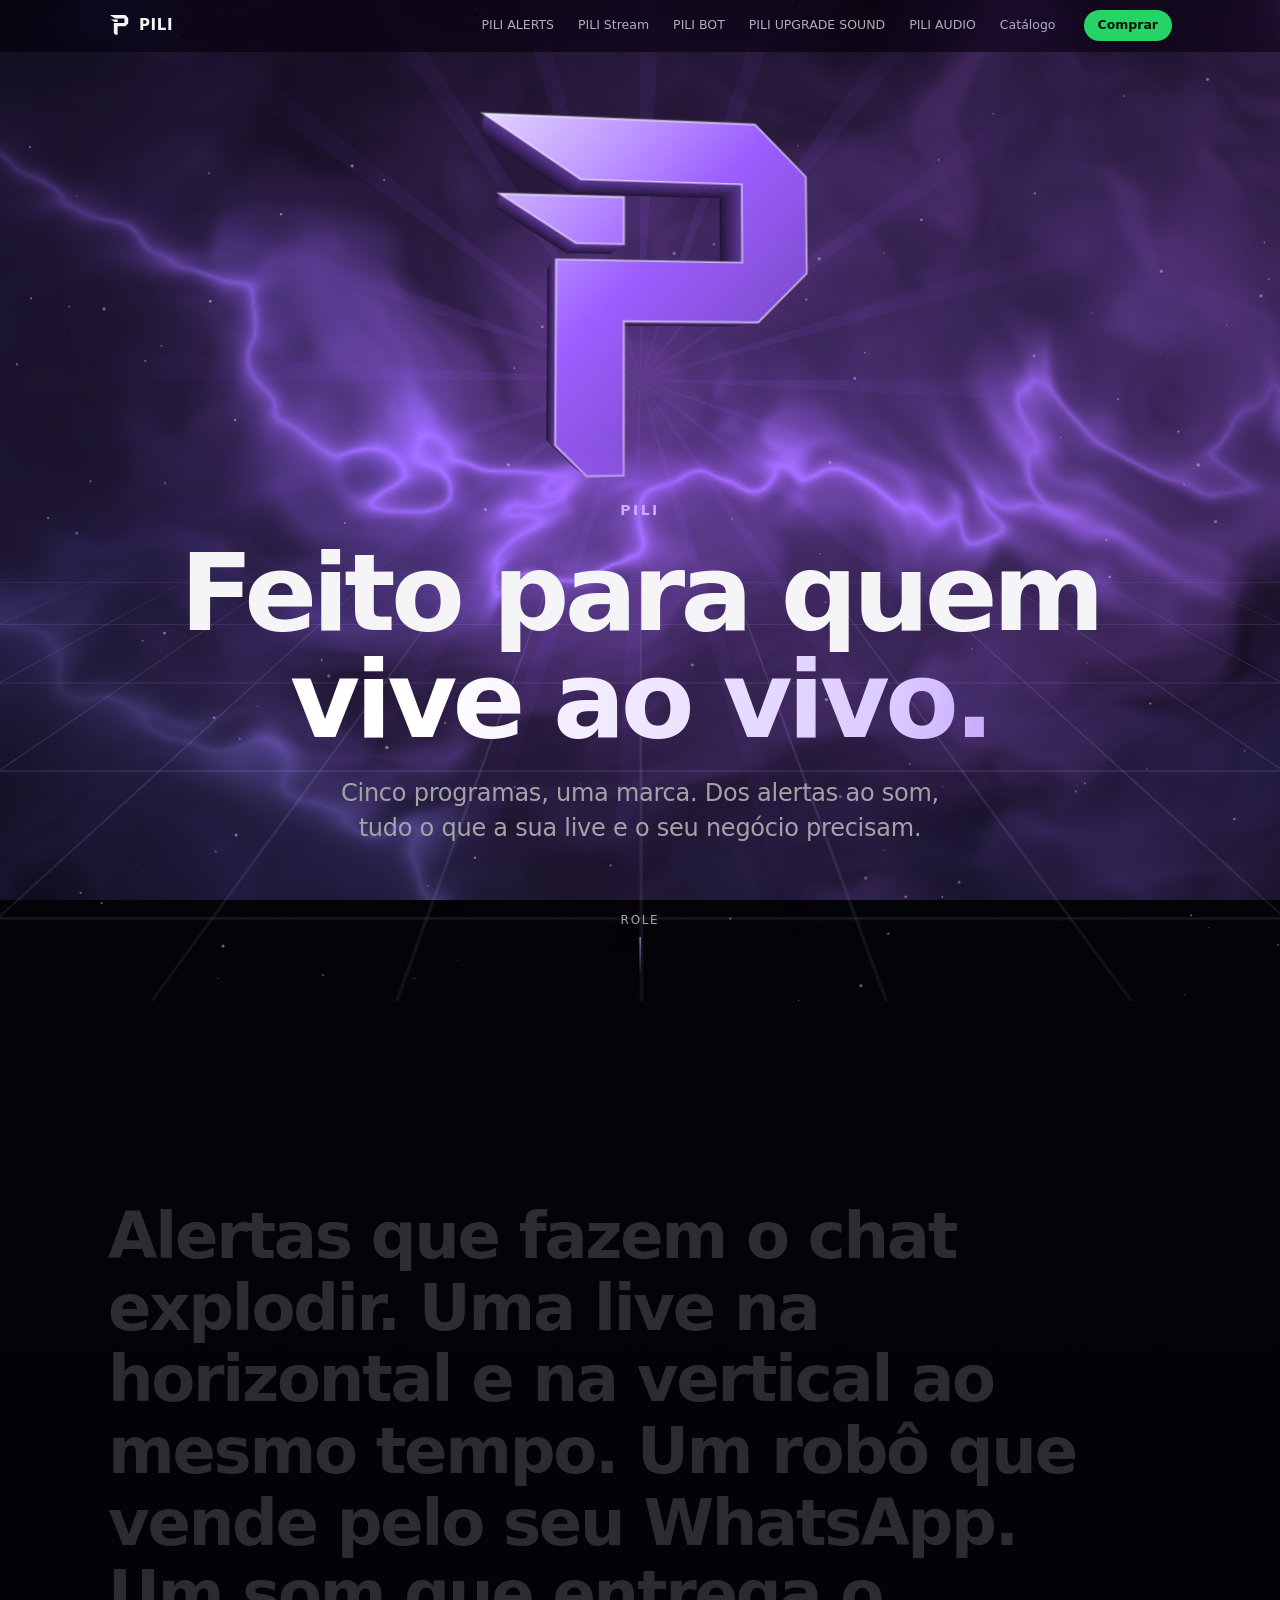
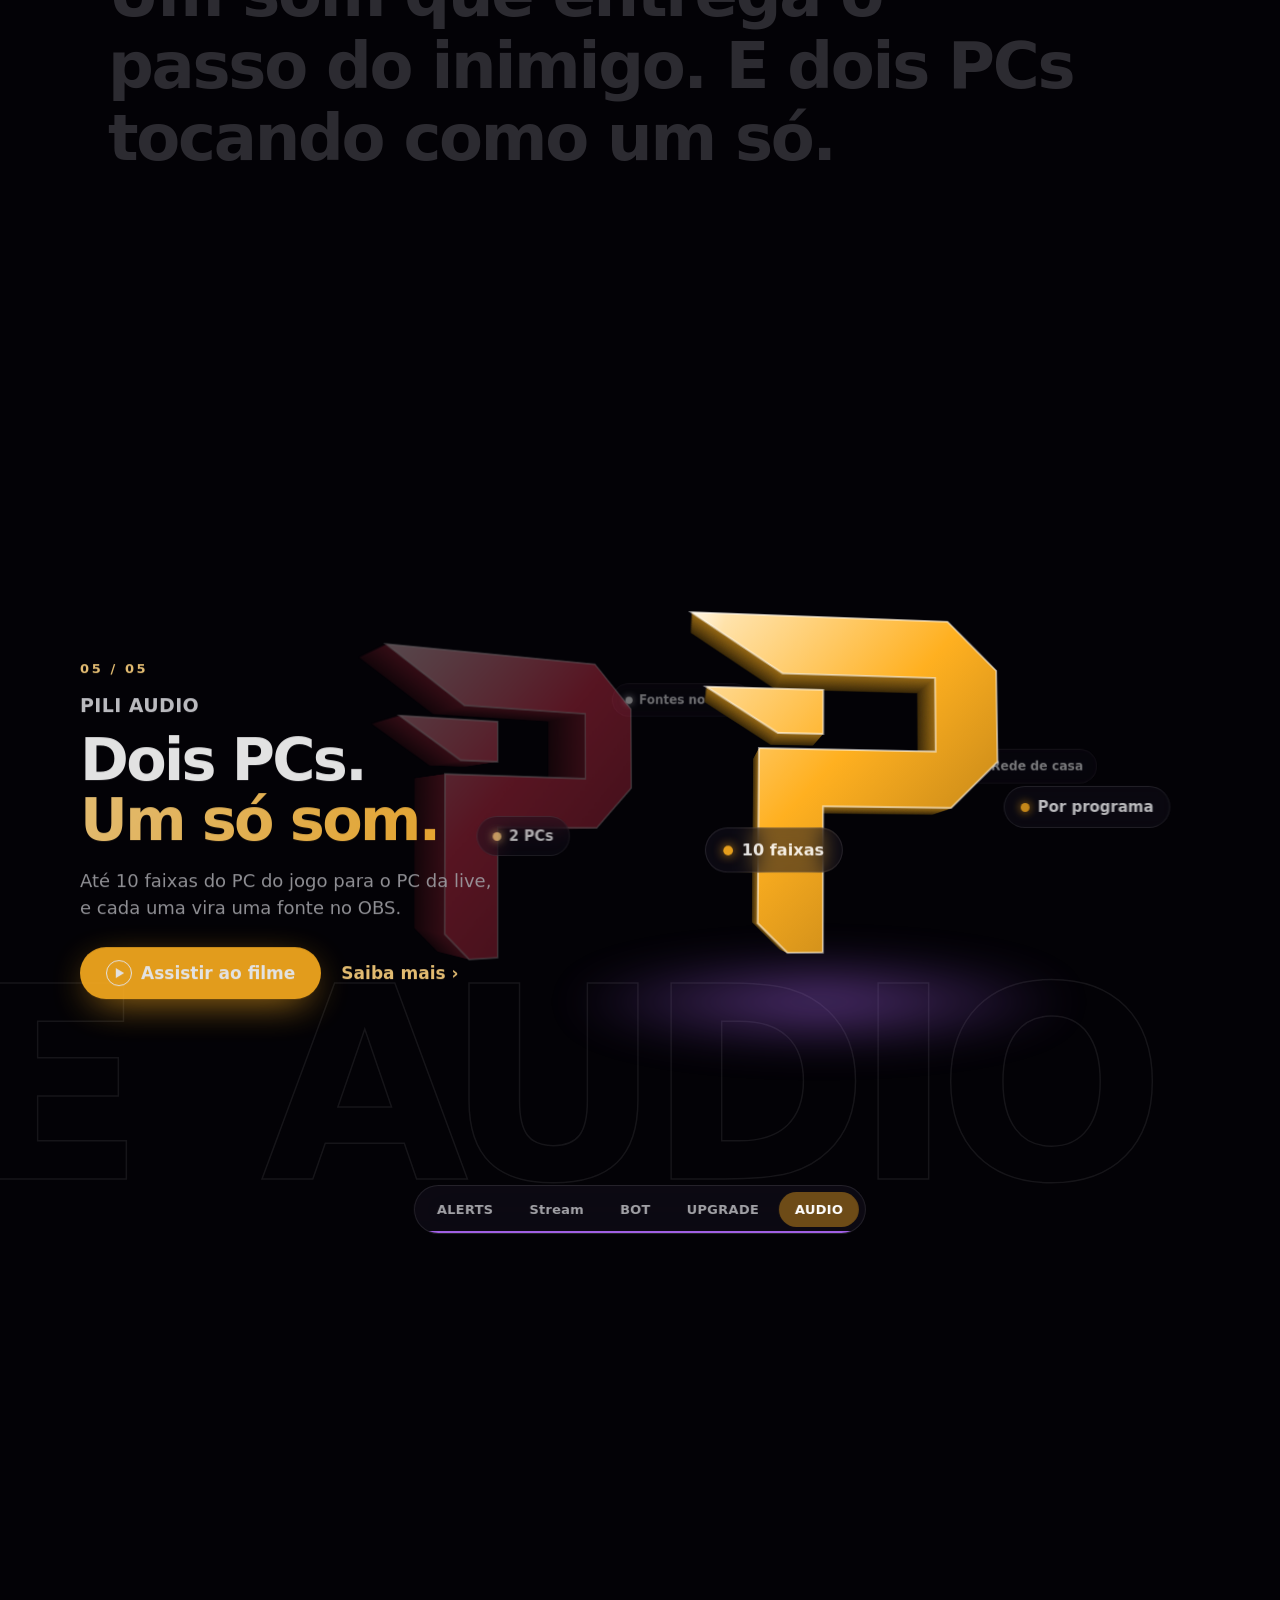
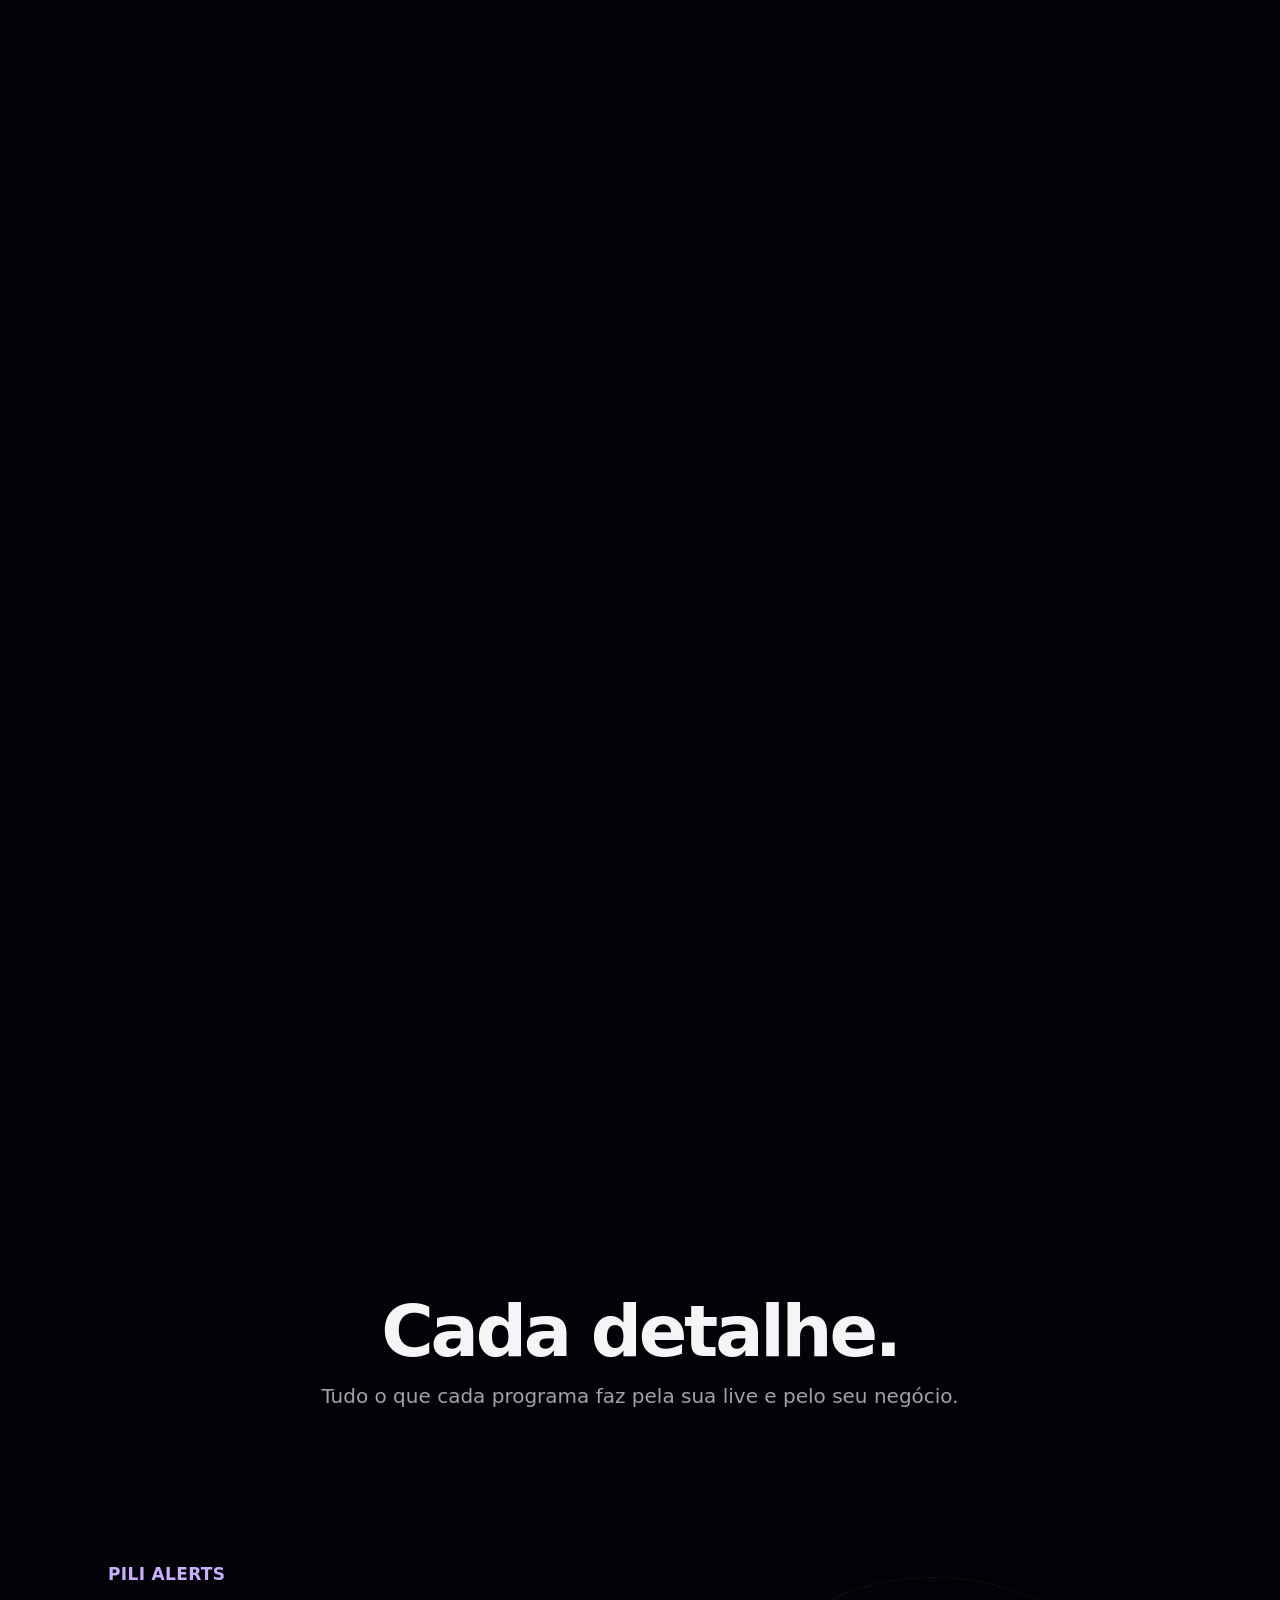
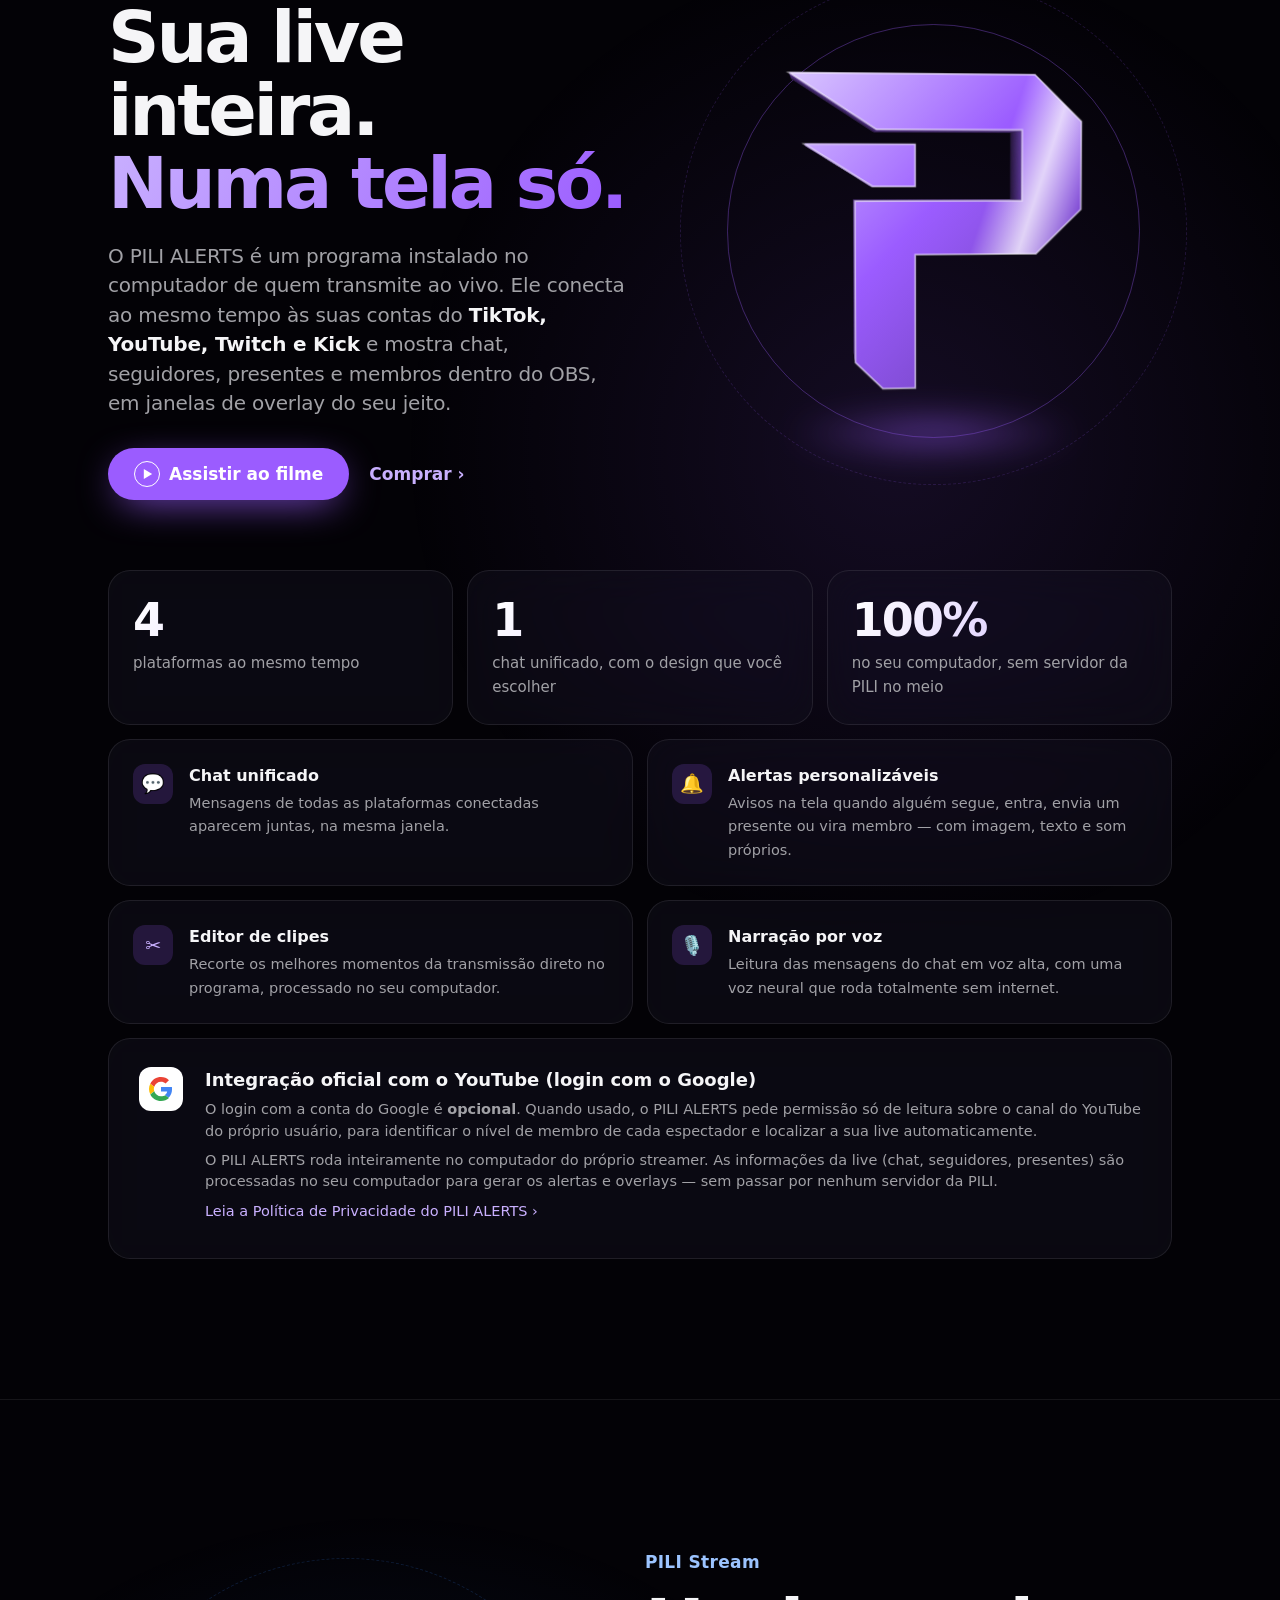
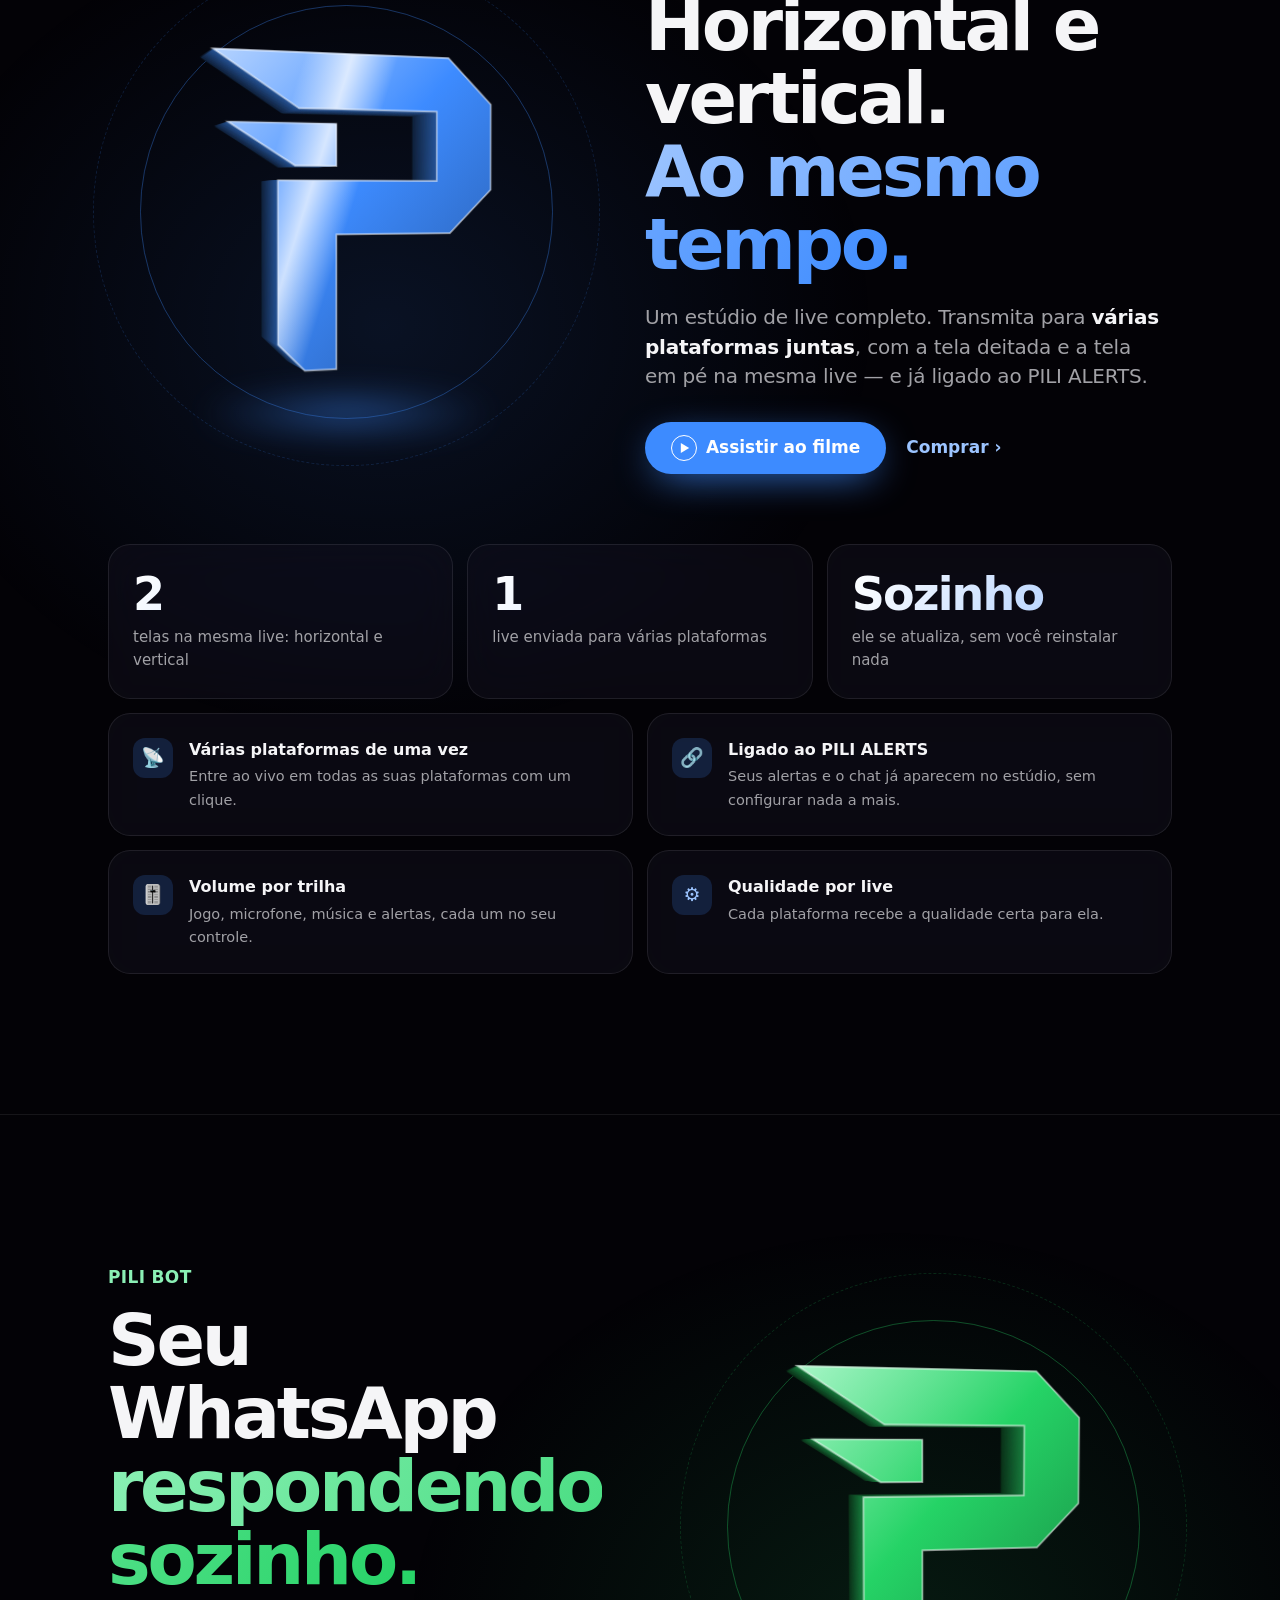
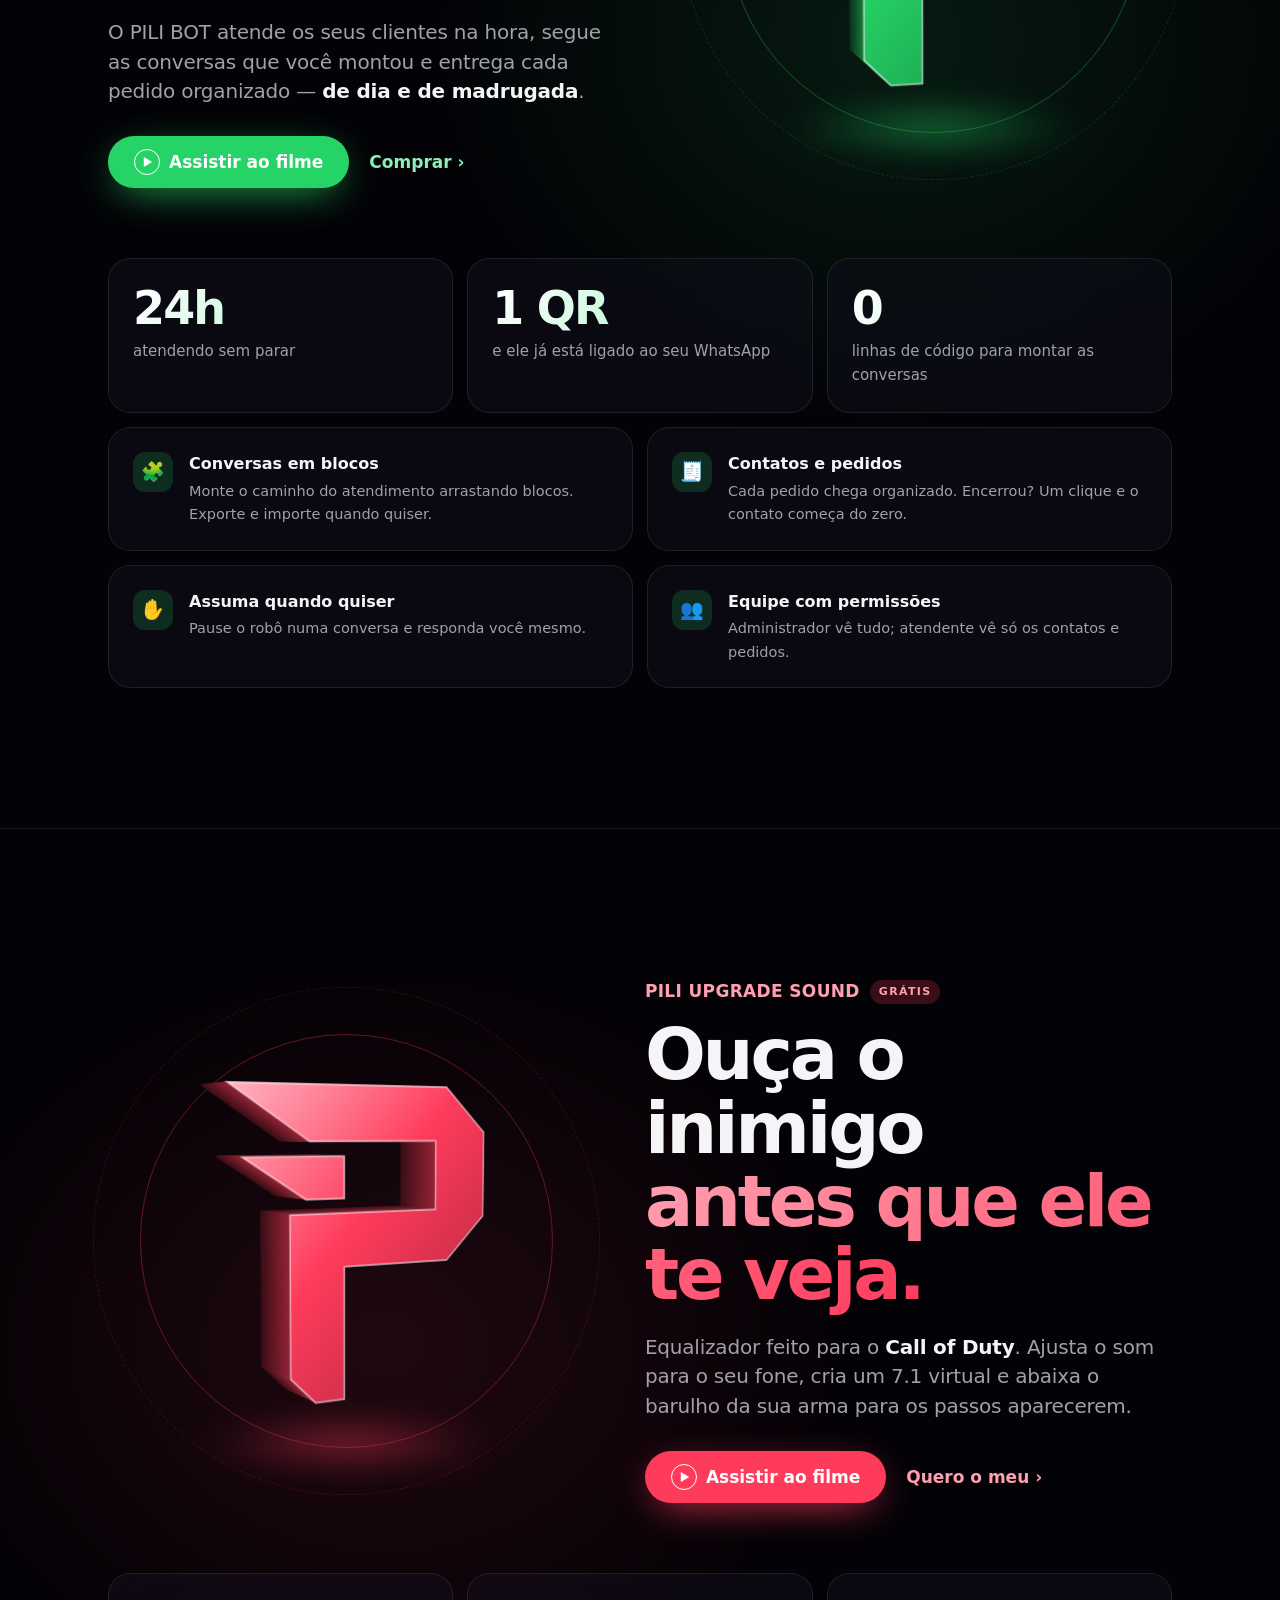
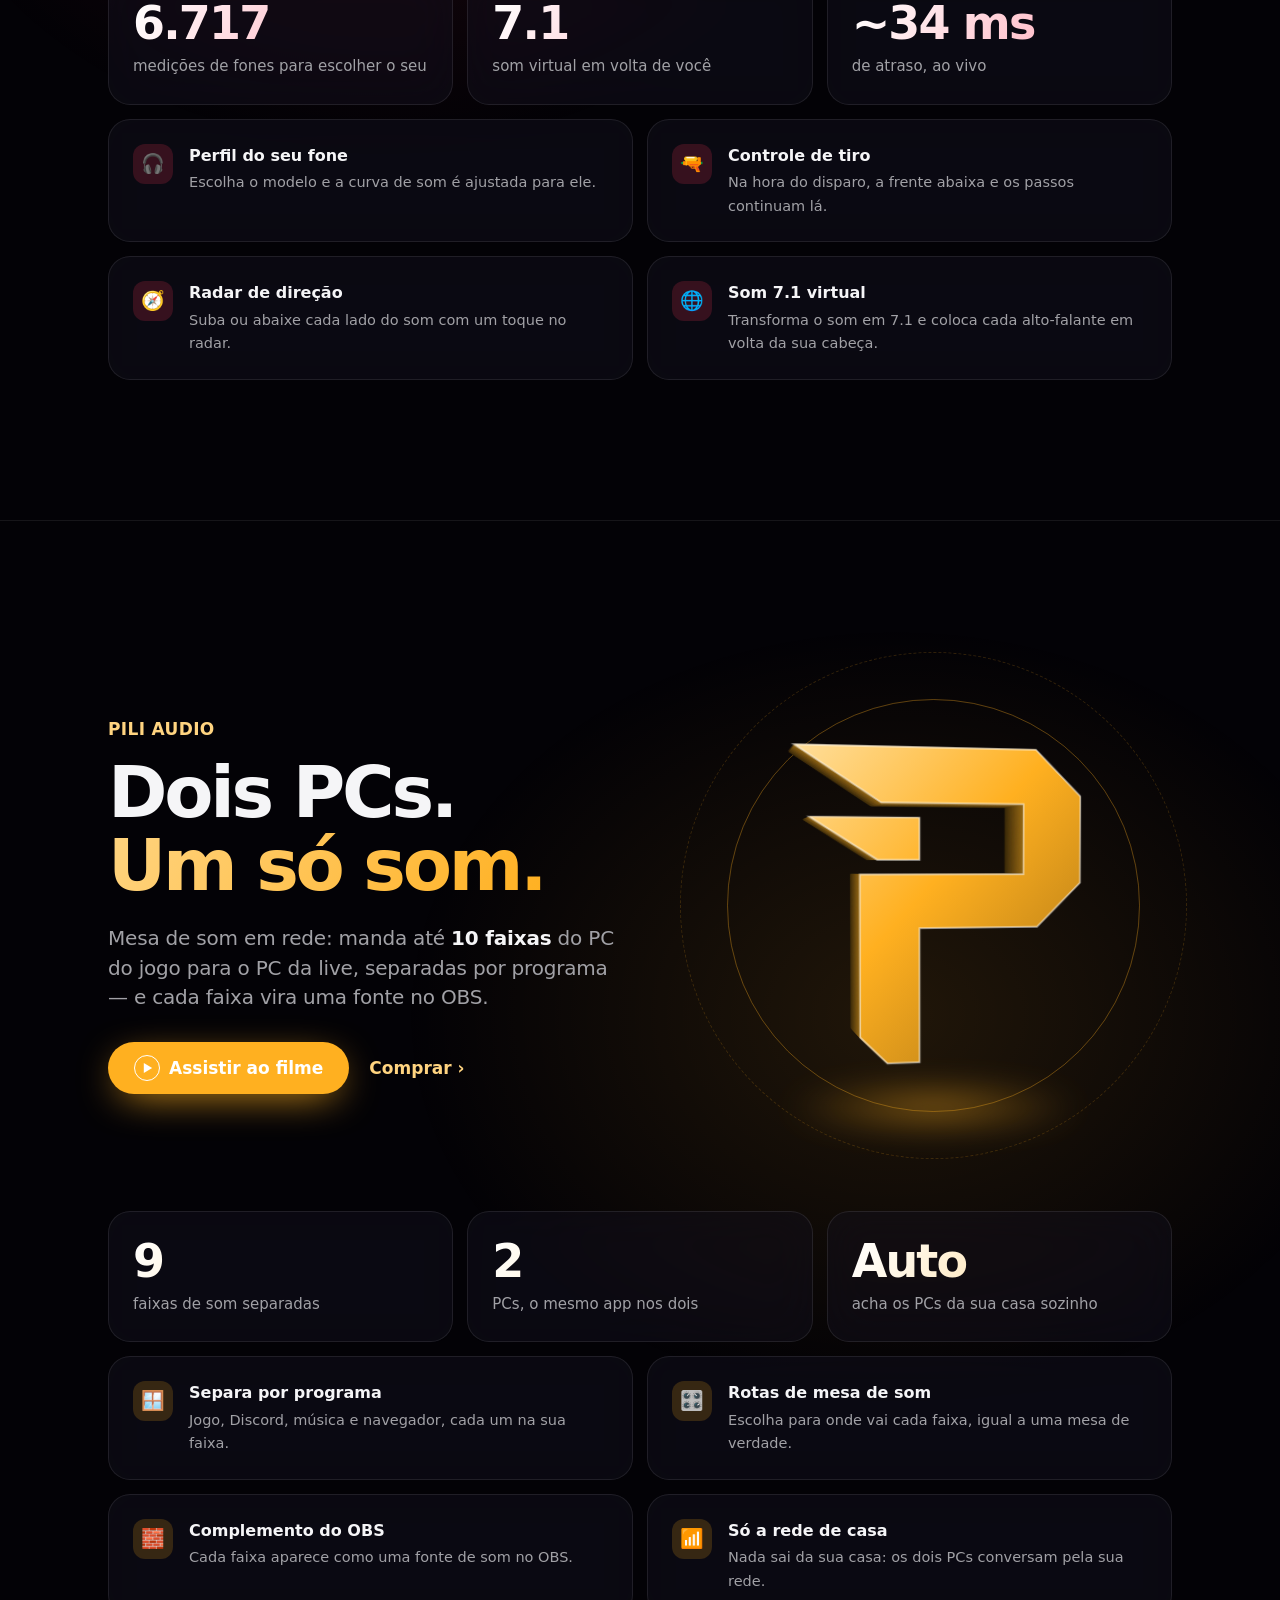
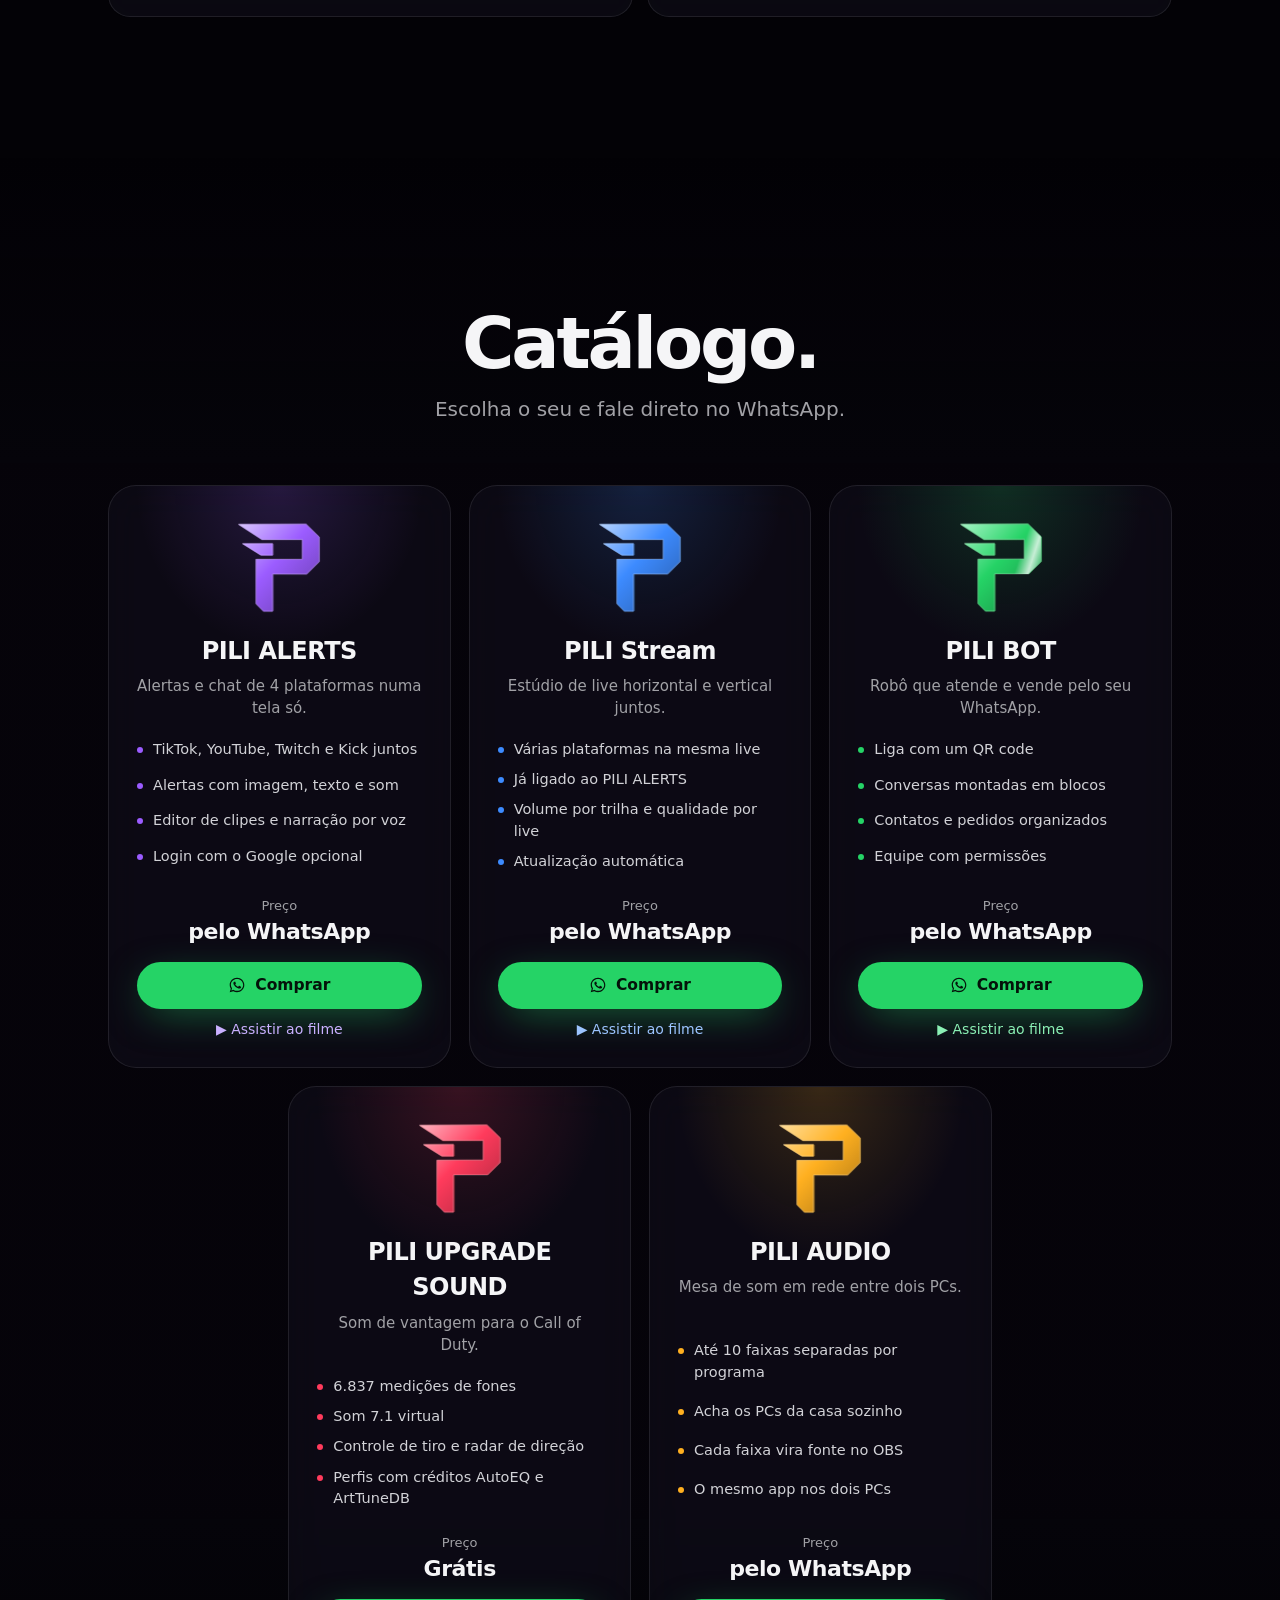
==== commit 19fad6e9: "Filmes mais leves no celular e interação com o acelerômetro Co-Authored-By: Claude Opus 5.5 <noreply" ====
--- a/index.html
+++ b/index.html
@@ -415,5 +415,6 @@
 <script src="assets/site.js"></script>
 <script src="assets/filmes.js"></script>
 <script src="assets/vivo.js"></script>
+<script src="assets/sensor.js"></script>
 </body>
 </html>
--- a/assets/site.css
+++ b/assets/site.css
@@ -181,8 +181,8 @@
 .surge.d1{transition-delay:.08s}.surge.d2{transition-delay:.16s}.surge.d3{transition-delay:.24s}.surge.d4{transition-delay:.32s}
 
 /* ---------- filme ---------- */
-.cinema{position:fixed;inset:0;z-index:100;display:grid;place-items:center;background:rgba(0,0,0,.0);backdrop-filter:blur(0);-webkit-backdrop-filter:blur(0);pointer-events:none;transition:background .5s,backdrop-filter .5s}
-.cinema.aberto{background:rgba(0,0,0,.78);backdrop-filter:blur(18px);-webkit-backdrop-filter:blur(18px);pointer-events:auto}
+.cinema{position:fixed;inset:0;z-index:100;display:grid;place-items:center;background:rgba(0,0,0,0);pointer-events:none;transition:background .5s}
+.cinema.aberto{background:rgba(3,2,6,.93);pointer-events:auto}
 .tela{width:min(1180px,94vw);transform:scale(.92) translateY(30px);opacity:0;transition:transform .6s var(--suave),opacity .5s}
 .cinema.aberto .tela{transform:none;opacity:1}
 .quadro{position:relative;width:100%;aspect-ratio:16/9;border-radius:22px;overflow:hidden;background:#050407;box-shadow:0 50px 120px -30px color-mix(in srgb,var(--c) 55%,transparent),0 0 0 1px rgba(255,255,255,.08)}
@@ -208,7 +208,7 @@
 .f-titulo{position:absolute;left:0;right:0;top:64px;text-align:center;font-size:52px;font-weight:700;letter-spacing:-.04em;line-height:1.05}
 .f-titulo span{display:inline-block;opacity:0;transform:translateY(30px);filter:blur(6px);margin:0 .12em}
 .f-titulo .cor{color:var(--c2)}
-.f-chip{position:absolute;display:flex;align-items:center;gap:10px;padding:12px 20px;border-radius:99px;font-size:22px;font-weight:600;background:rgba(255,255,255,.07);border:1px solid rgba(255,255,255,.1);backdrop-filter:blur(6px)}
+.f-chip{position:absolute;display:flex;align-items:center;gap:10px;padding:12px 20px;border-radius:99px;font-size:22px;font-weight:600;background:rgba(255,255,255,.07);border:1px solid rgba(255,255,255,.1);}
 .f-chip i{width:14px;height:14px;border-radius:50%}
 .f-caixa{position:absolute;border-radius:22px;background:rgba(18,16,24,.88);border:1px solid rgba(255,255,255,.1);box-shadow:0 30px 80px -20px rgba(0,0,0,.6);overflow:hidden}
 .f-msg{position:absolute;left:18px;right:18px;display:flex;gap:12px;align-items:center;font-size:19px;padding:10px 14px;border-radius:14px;background:rgba(255,255,255,.05)}
--- a/assets/vivo.css
+++ b/assets/vivo.css
@@ -87,3 +87,25 @@
   .luz-cursor{display:none}
 }
 body.no-passeio .flutua{opacity:0;transform:scale(.6);pointer-events:none}
+/* filme aberto: some o granulado e a luz do mouse (pesam no celular) */
+body.em-filme .granulado,body.em-filme .luz-cursor{display:none}
+@media (max-width:900px),(pointer:coarse){.f-titulo span{filter:none}.quadro{box-shadow:0 0 0 1px rgba(255,255,255,.08)}}
+
+/* ---------- acelerômetro do celular ---------- */
+.sensor-pill{position:fixed;left:50%;bottom:calc(22px + env(safe-area-inset-bottom));z-index:60;display:flex;align-items:center;gap:10px;padding:11px 18px 11px 14px;border-radius:99px;
+  font-size:14px;font-weight:600;color:#fff;background:rgba(20,18,30,.72);border:1px solid color-mix(in srgb,var(--cor-atual) 55%,transparent);
+  backdrop-filter:blur(14px);-webkit-backdrop-filter:blur(14px);box-shadow:0 10px 40px -10px var(--cor-atual);
+  transform:translate(-50%,30px);opacity:0;pointer-events:none;transition:opacity .5s,transform .6s var(--suave);white-space:nowrap}
+.sensor-pill.ver{opacity:1;transform:translate(-50%,0);pointer-events:auto}
+.sensor-cel{width:14px;height:22px;border-radius:4px;border:2px solid #fff;position:relative;animation:balanca-cel 1.6s ease-in-out infinite}
+.sensor-cel::after{content:"";position:absolute;left:50%;bottom:2px;width:4px;height:2px;margin-left:-2px;border-radius:2px;background:#fff}
+@keyframes balanca-cel{0%,100%{transform:rotate(-18deg)}50%{transform:rotate(18deg)}}
+.sensor-onda{position:fixed;left:50%;top:50%;width:40vmax;height:40vmax;margin:-20vmax 0 0 -20vmax;border-radius:50%;z-index:55;pointer-events:none;
+  border:3px solid var(--cor-atual);box-shadow:0 0 60px var(--cor-atual),inset 0 0 60px var(--cor-atual);animation:onda-sensor 1.2s cubic-bezier(.2,.7,.2,1) forwards}
+@keyframes onda-sensor{0%{transform:scale(.05);opacity:1}100%{transform:scale(2.6);opacity:0}}
+body.sacudiu main{animation:treme .55s cubic-bezier(.36,.07,.19,.97)}
+@keyframes treme{10%,90%{transform:translate3d(-2px,0,0)}20%,80%{transform:translate3d(4px,0,0)}30%,50%,70%{transform:translate3d(-7px,0,0)}40%,60%{transform:translate3d(7px,0,0)}}
+body.com-sensor .abertura .raios{translate:calc(var(--incl-x,0) * 70px) calc(var(--incl-y,0) * 50px)}
+body.com-sensor .abertura .piso{translate:calc(var(--incl-x,0) * -40px) 0}
+body.com-sensor .passeio-gigante span{translate:calc(var(--incl-x,0) * -60px) 0}
+body.com-sensor .passeio-orbita{translate:calc(var(--incl-x,0) * 26px) calc(var(--incl-y,0) * 18px)}
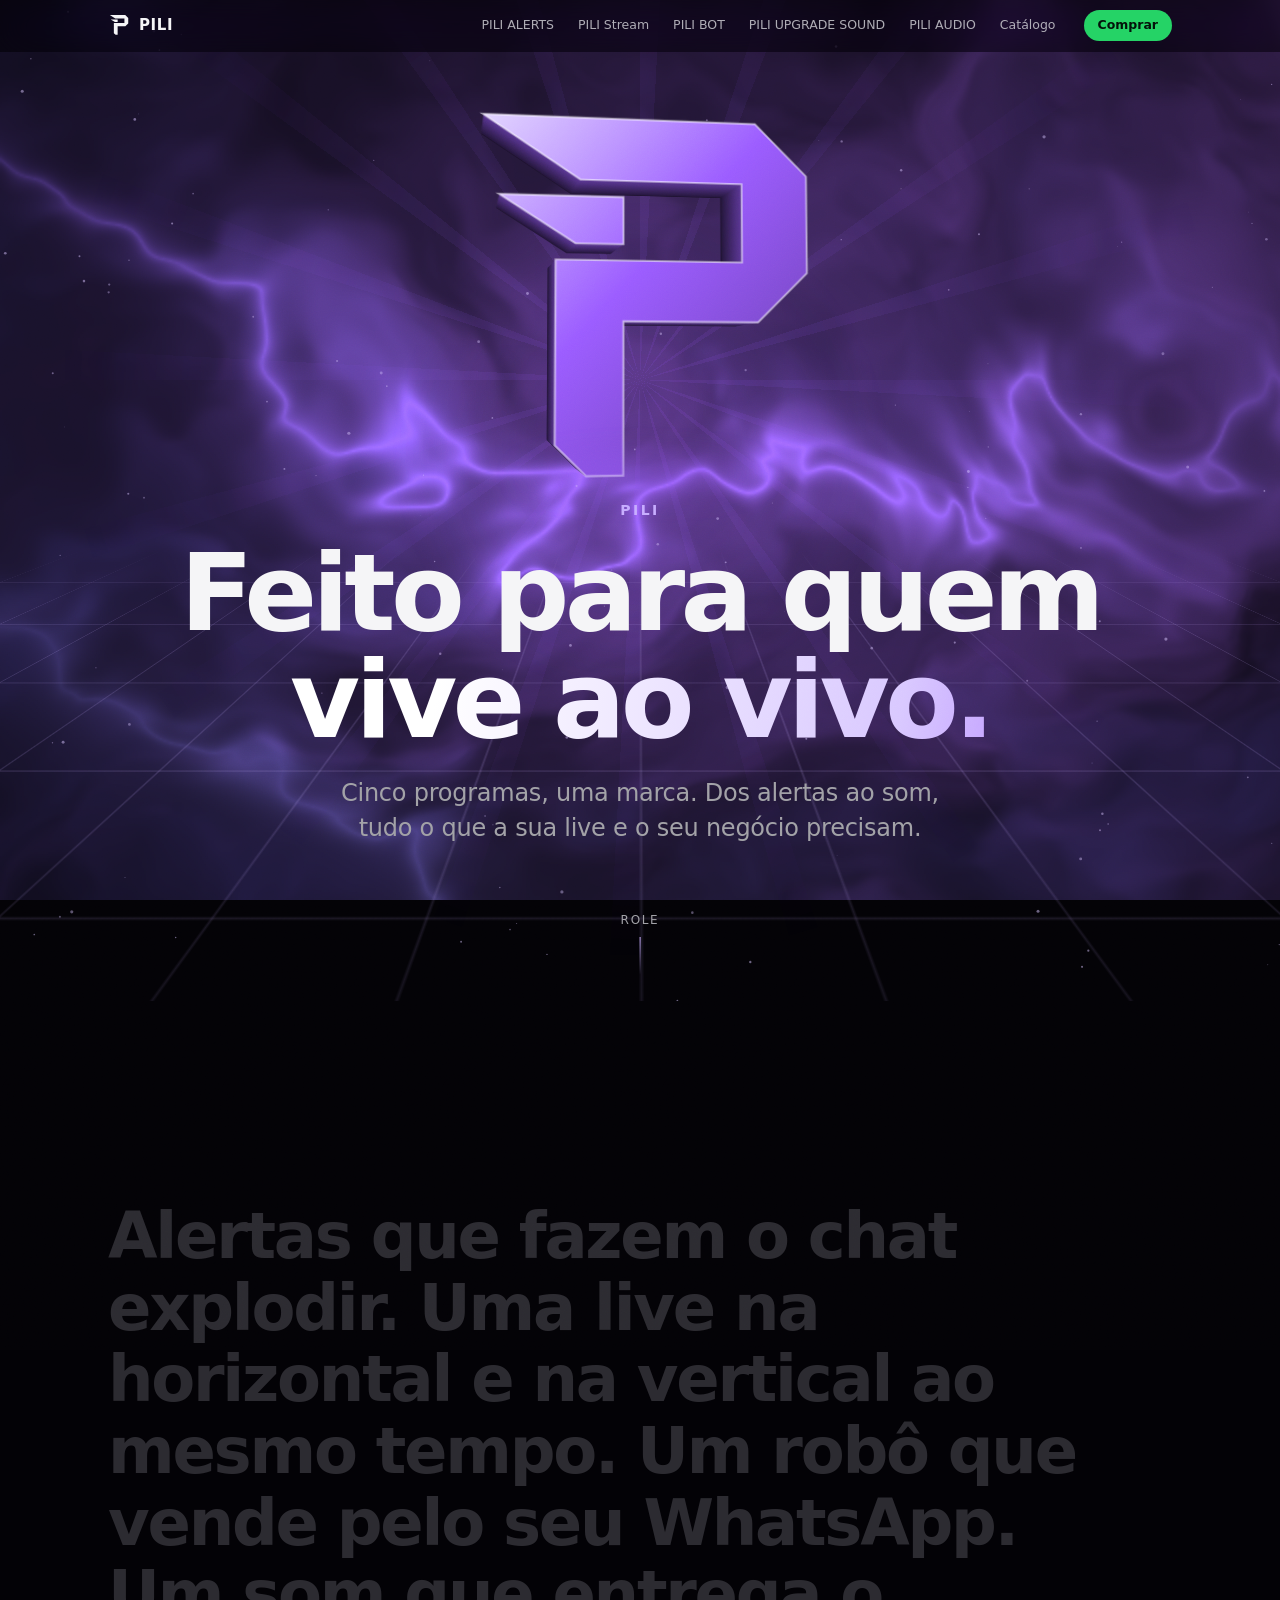
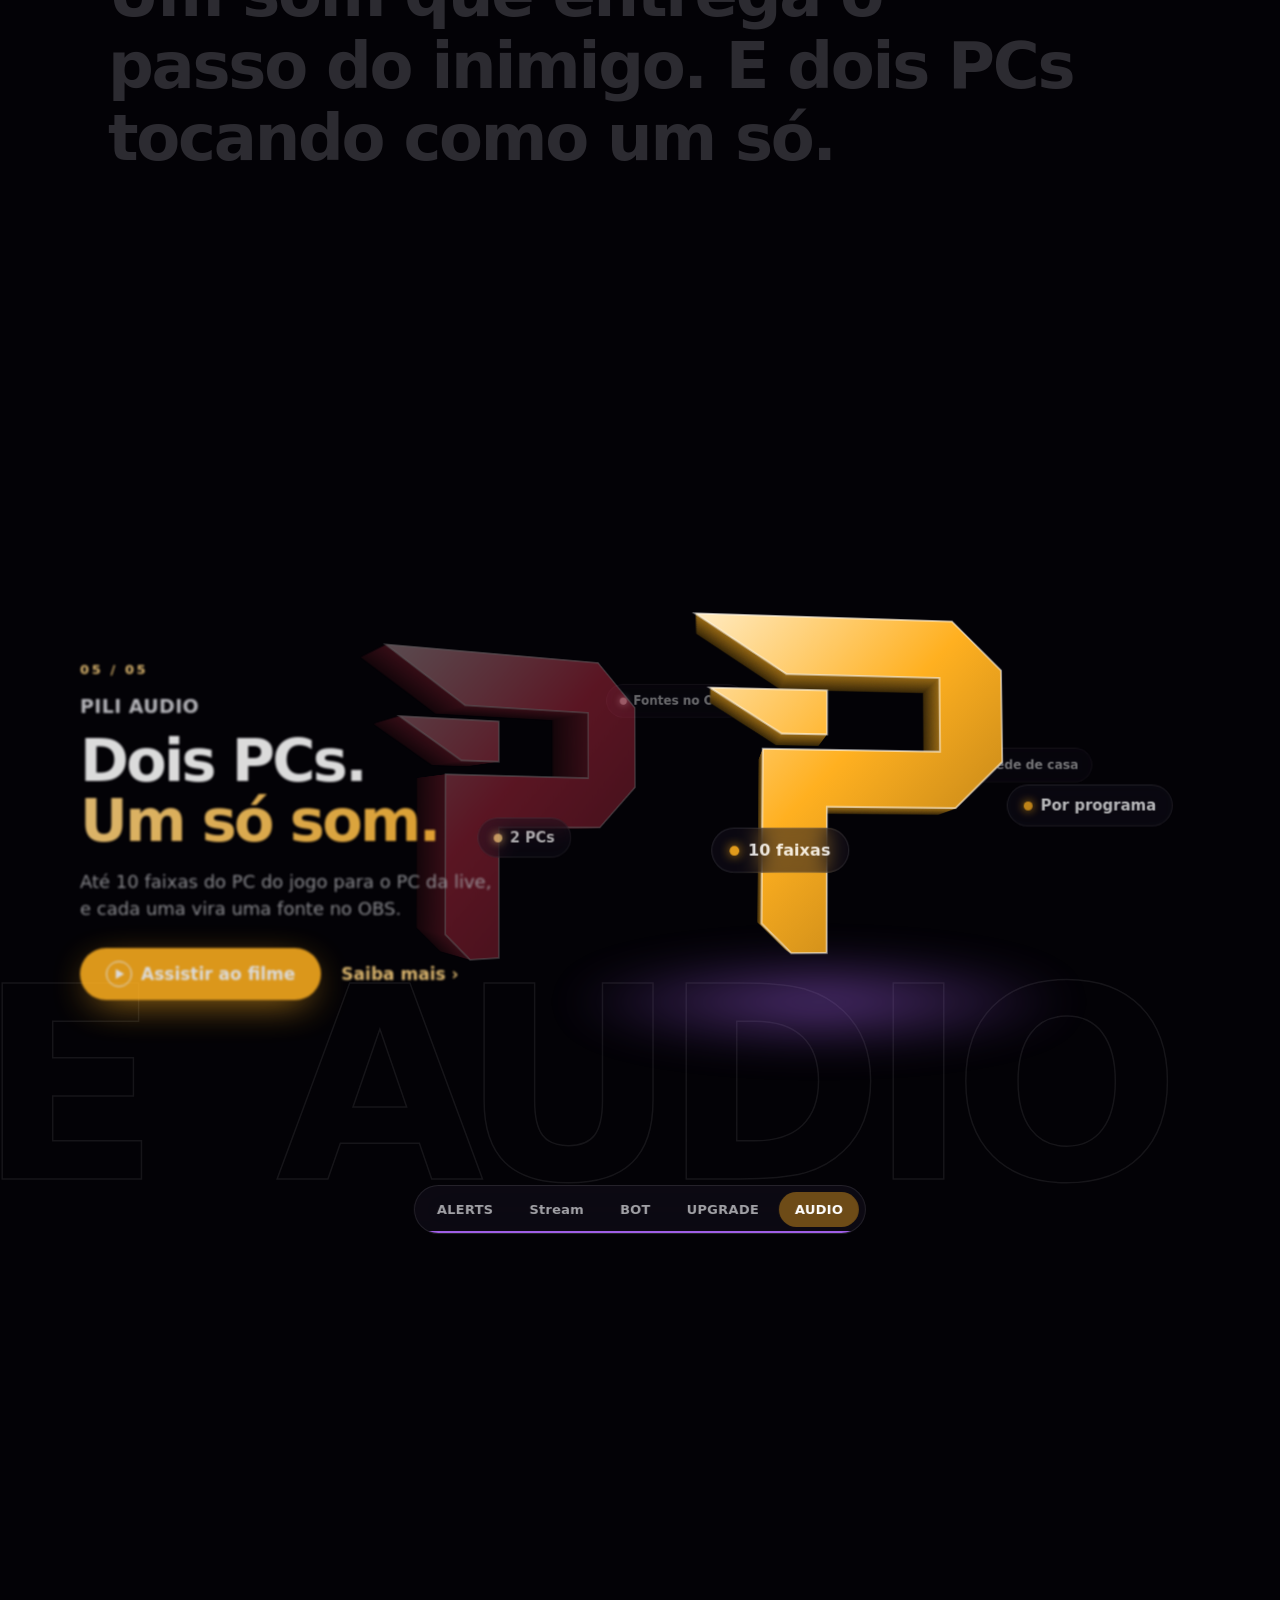
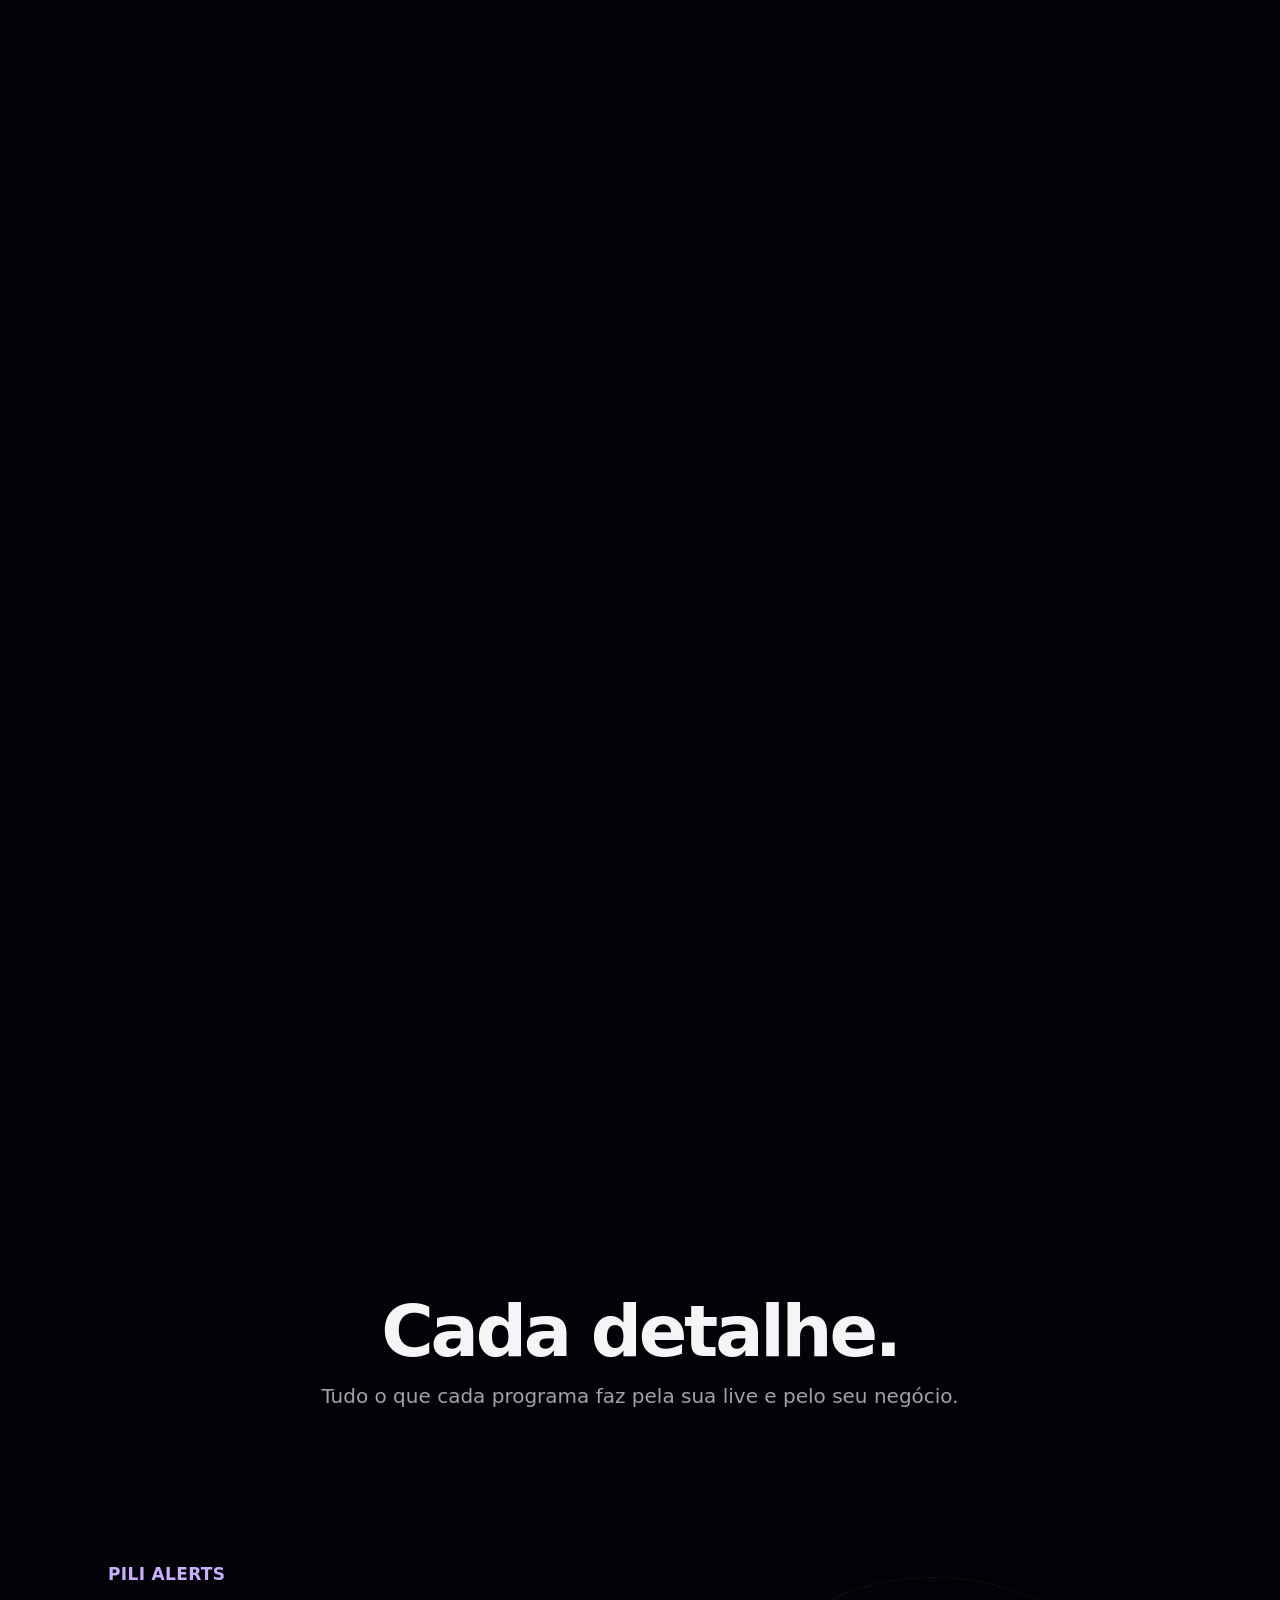
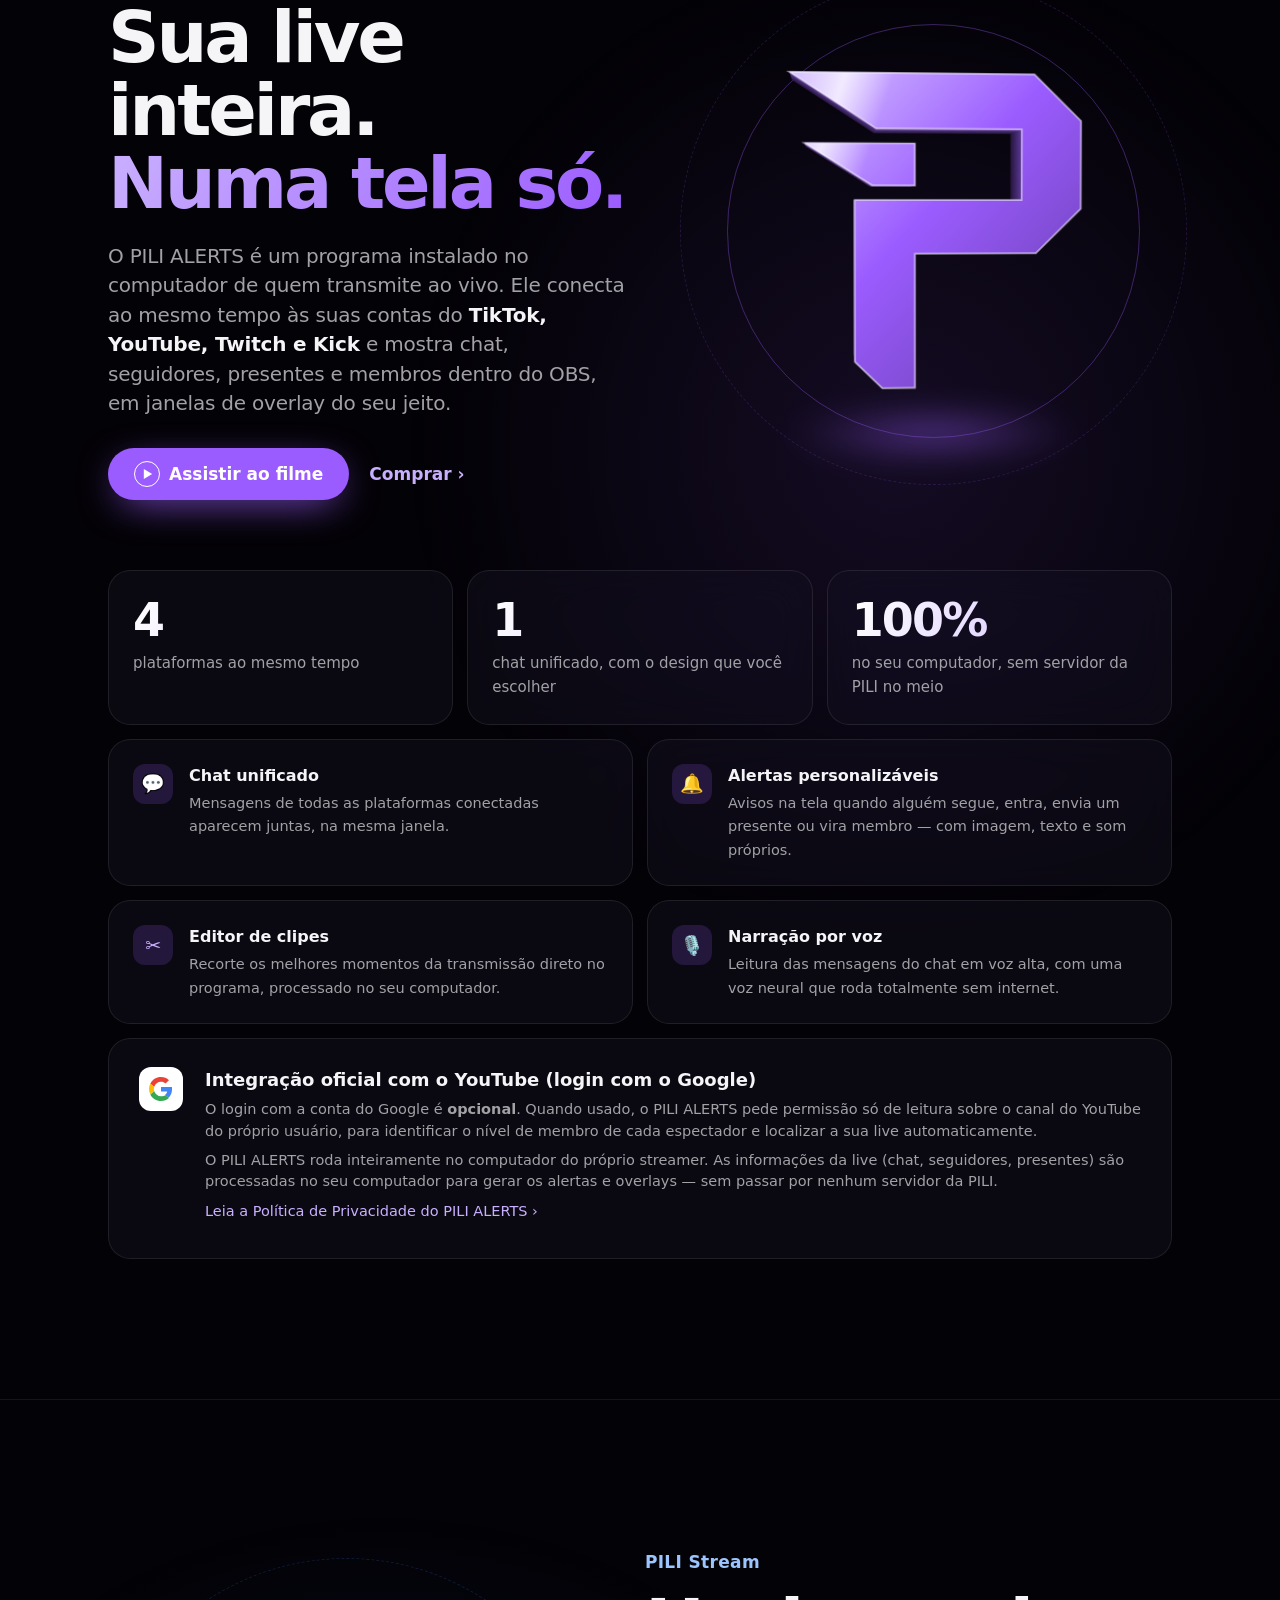
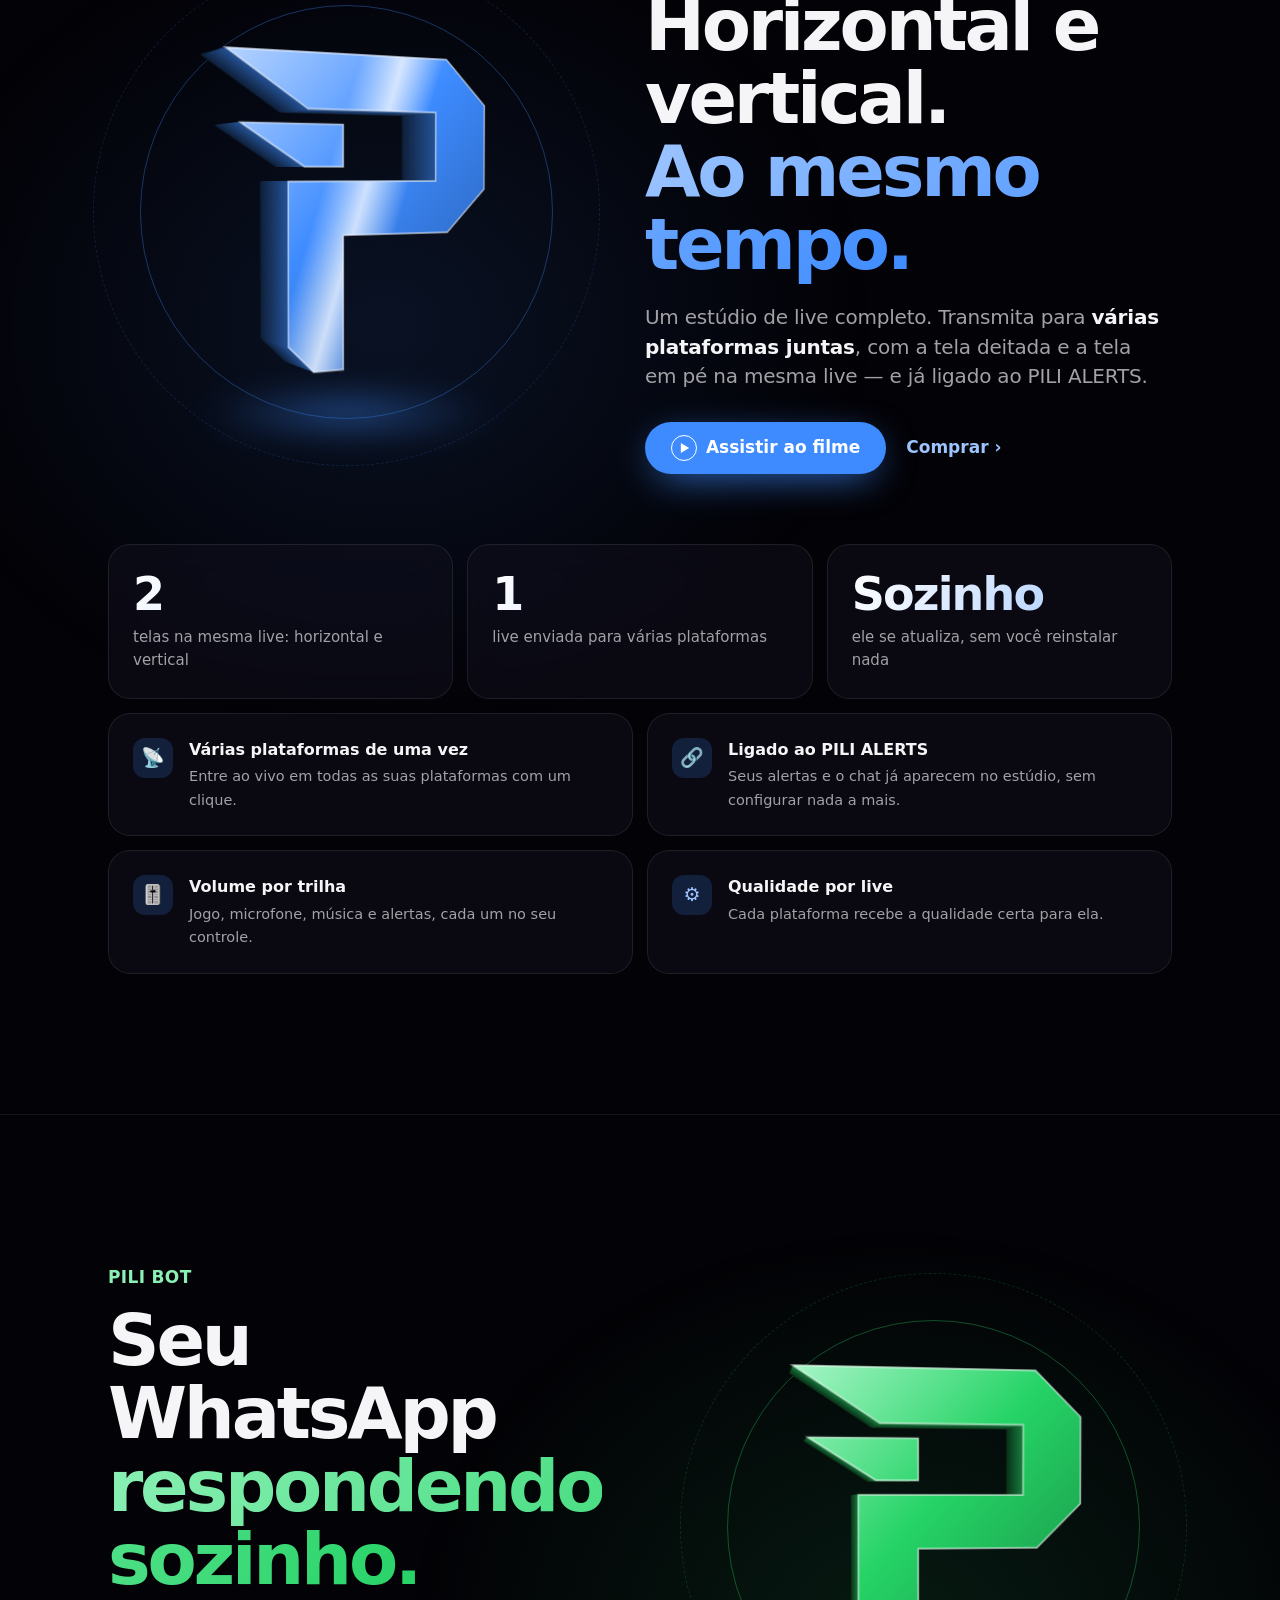
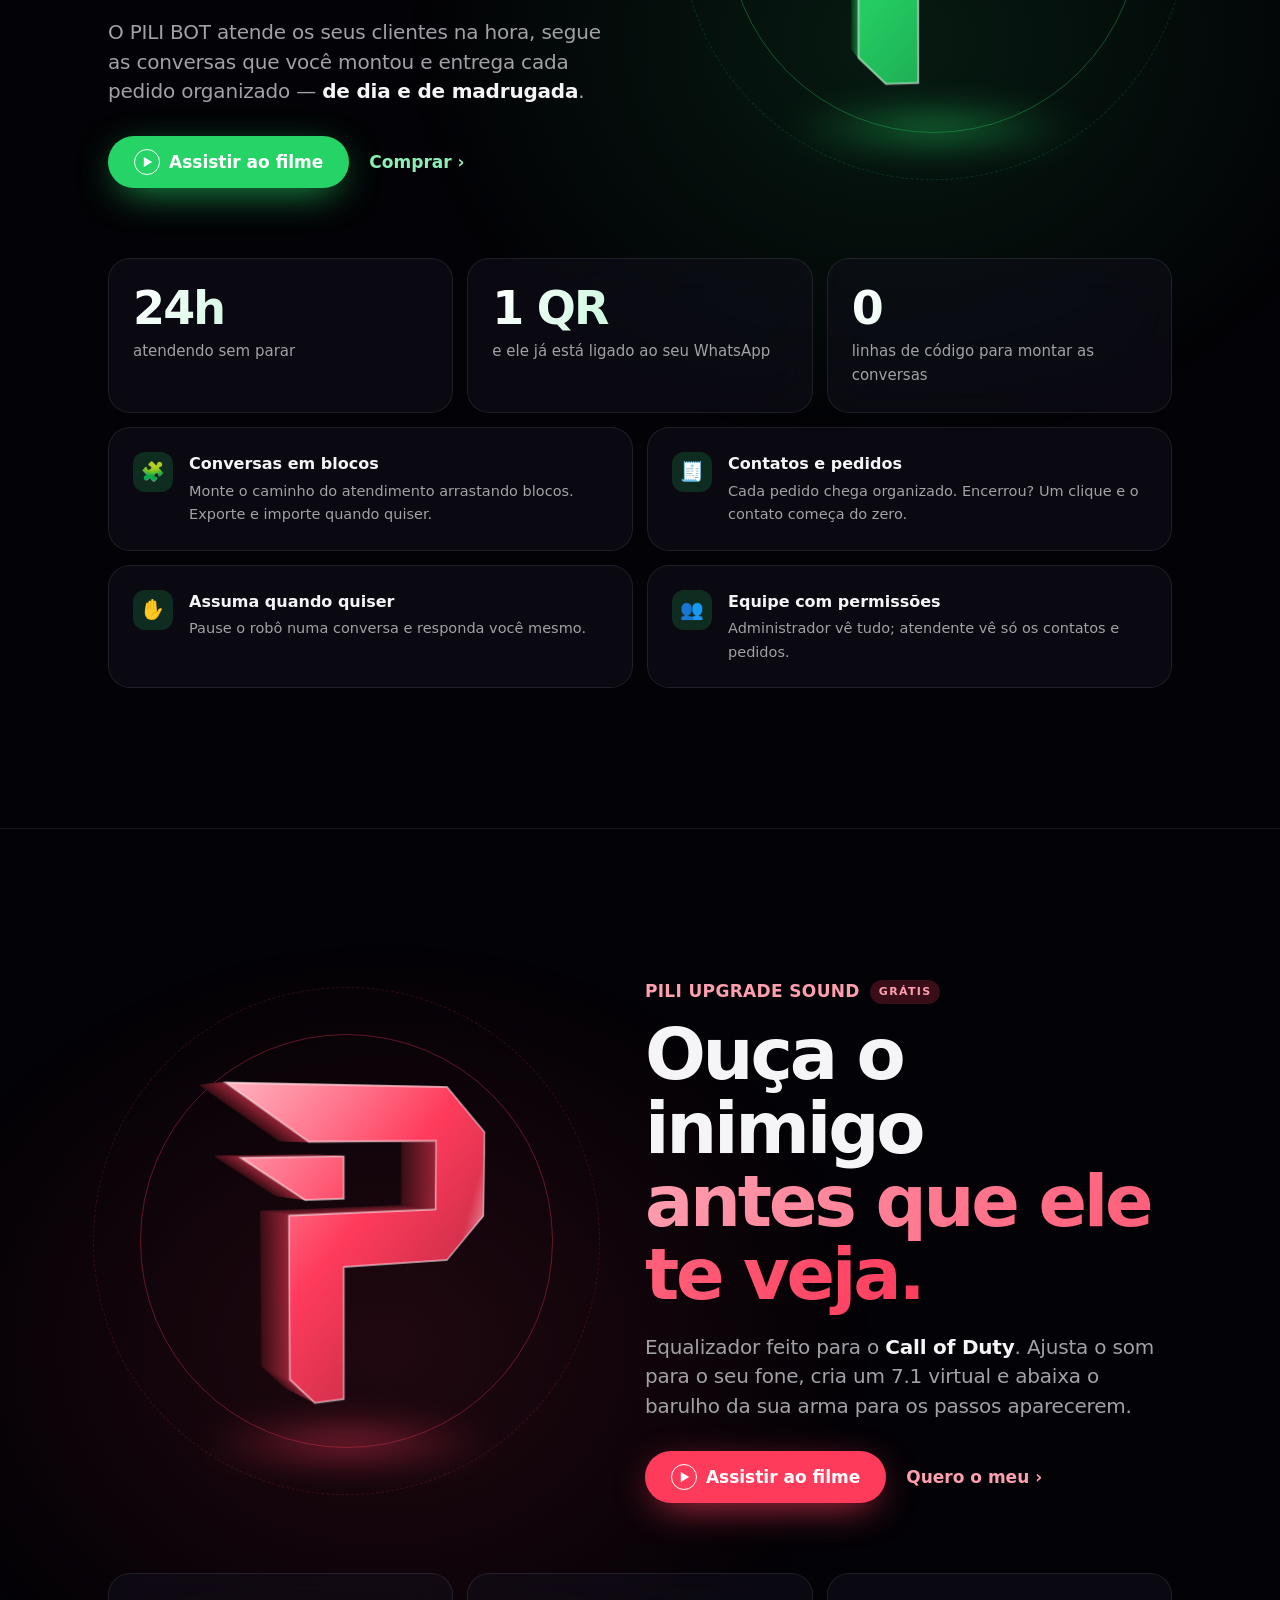
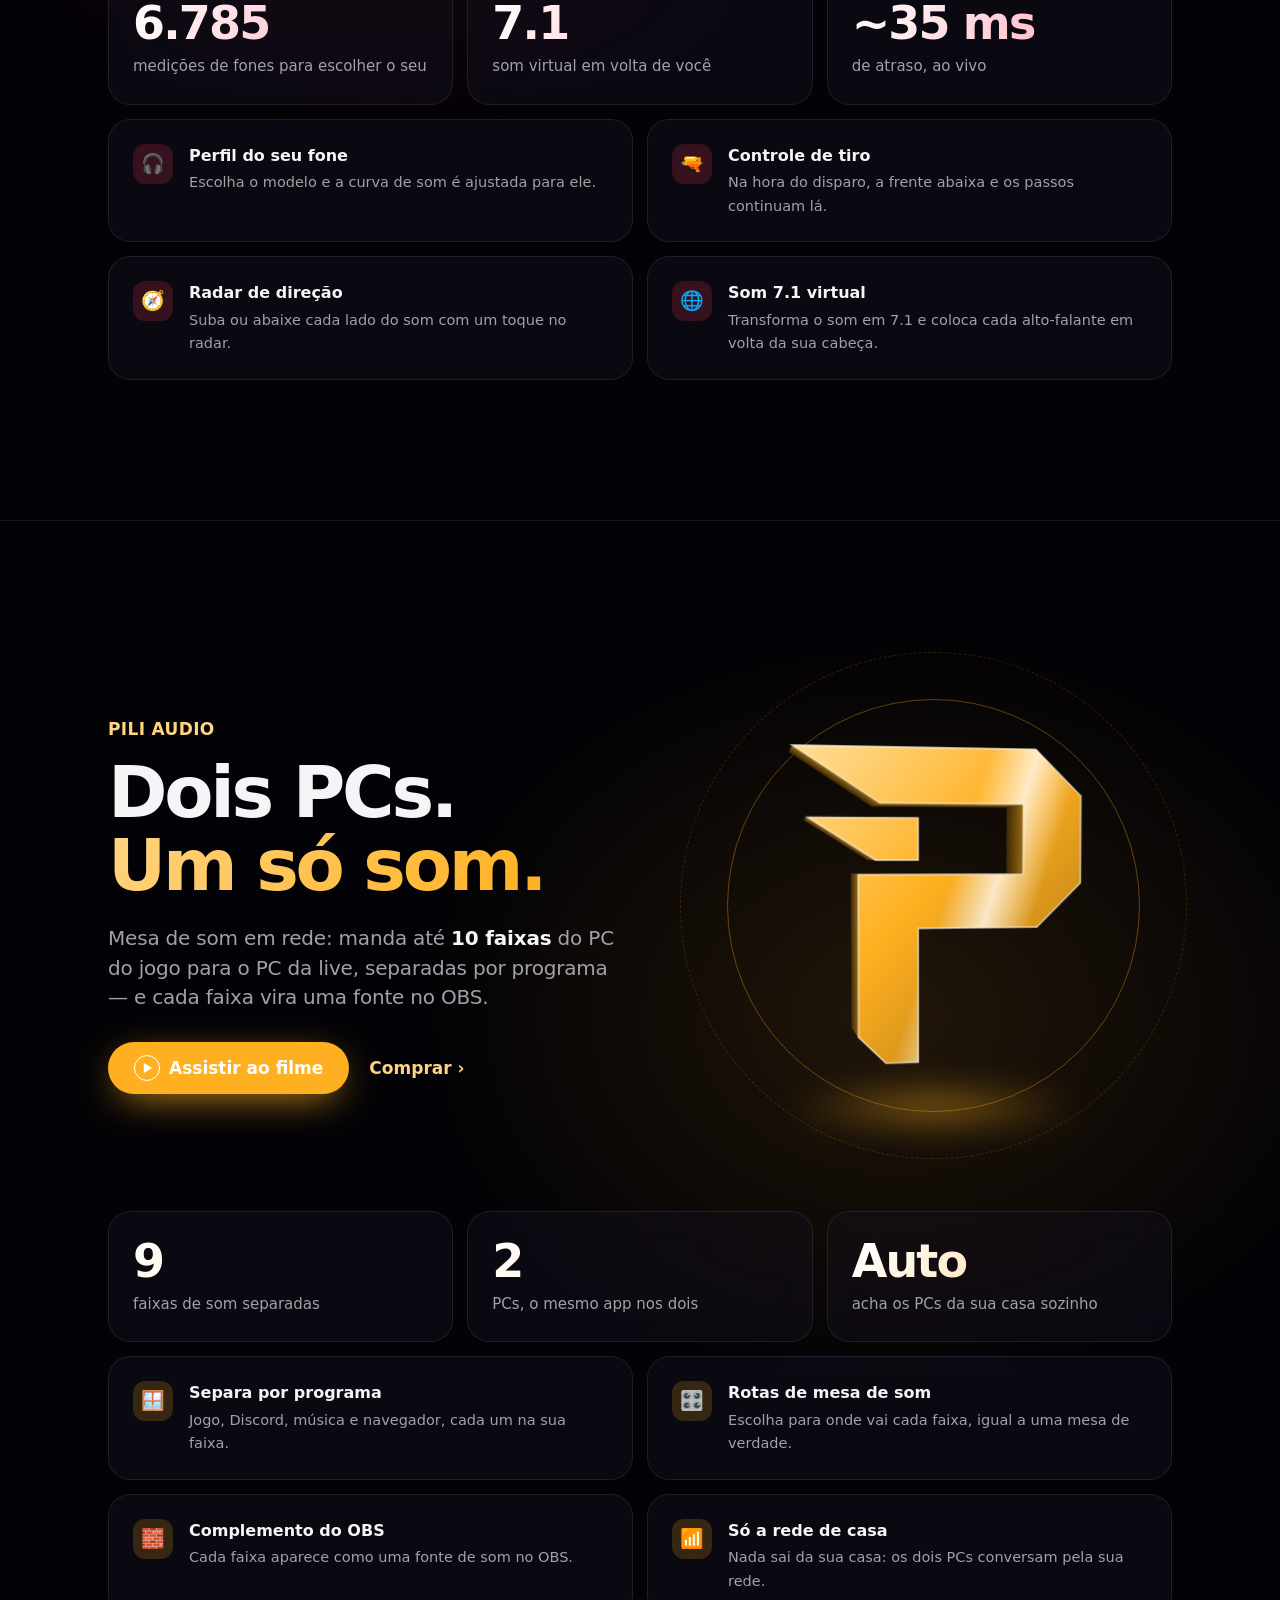
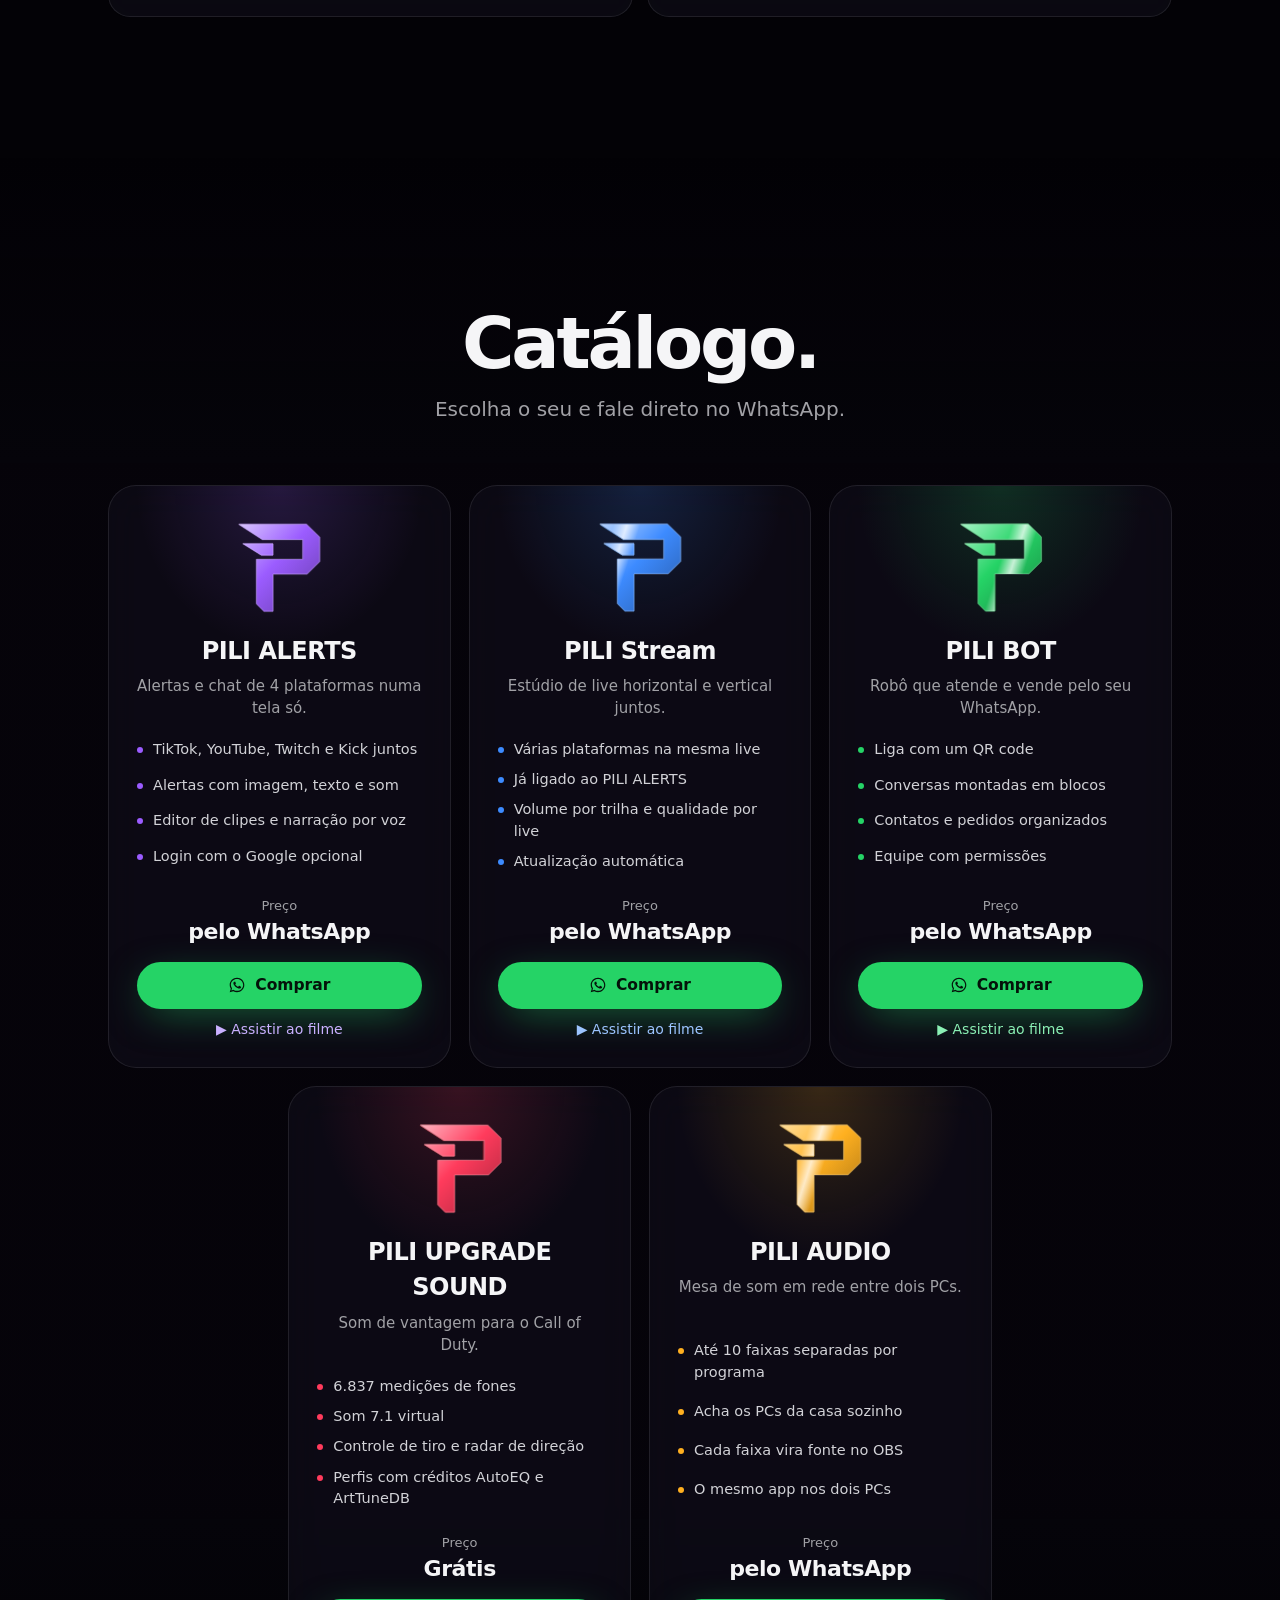
==== commit 93072ab0: "Força o navegador a baixar os arquivos novos Co-Authored-By: Claude Opus 5.5 <noreply@anthropic.com>" ====
--- a/index.html
+++ b/index.html
@@ -10,8 +10,8 @@
 <meta property="og:description" content="PILI ALERTS, PILI Stream, PILI BOT, PILI UPGRADE SOUND e PILI AUDIO.">
 <meta property="og:image" content="logo.png">
 <link rel="icon" href="logo.png">
-<link rel="stylesheet" href="assets/site.css">
-<link rel="stylesheet" href="assets/vivo.css">
+<link rel="stylesheet" href="assets/site.css?v=3">
+<link rel="stylesheet" href="assets/vivo.css?v=3">
 </head>
 <body>
 
@@ -412,9 +412,9 @@
   </div>
 </div>
 
-<script src="assets/site.js"></script>
-<script src="assets/filmes.js"></script>
-<script src="assets/vivo.js"></script>
-<script src="assets/sensor.js"></script>
+<script src="assets/site.js?v=3"></script>
+<script src="assets/filmes.js?v=3"></script>
+<script src="assets/vivo.js?v=3"></script>
+<script src="assets/sensor.js?v=3"></script>
 </body>
 </html>
